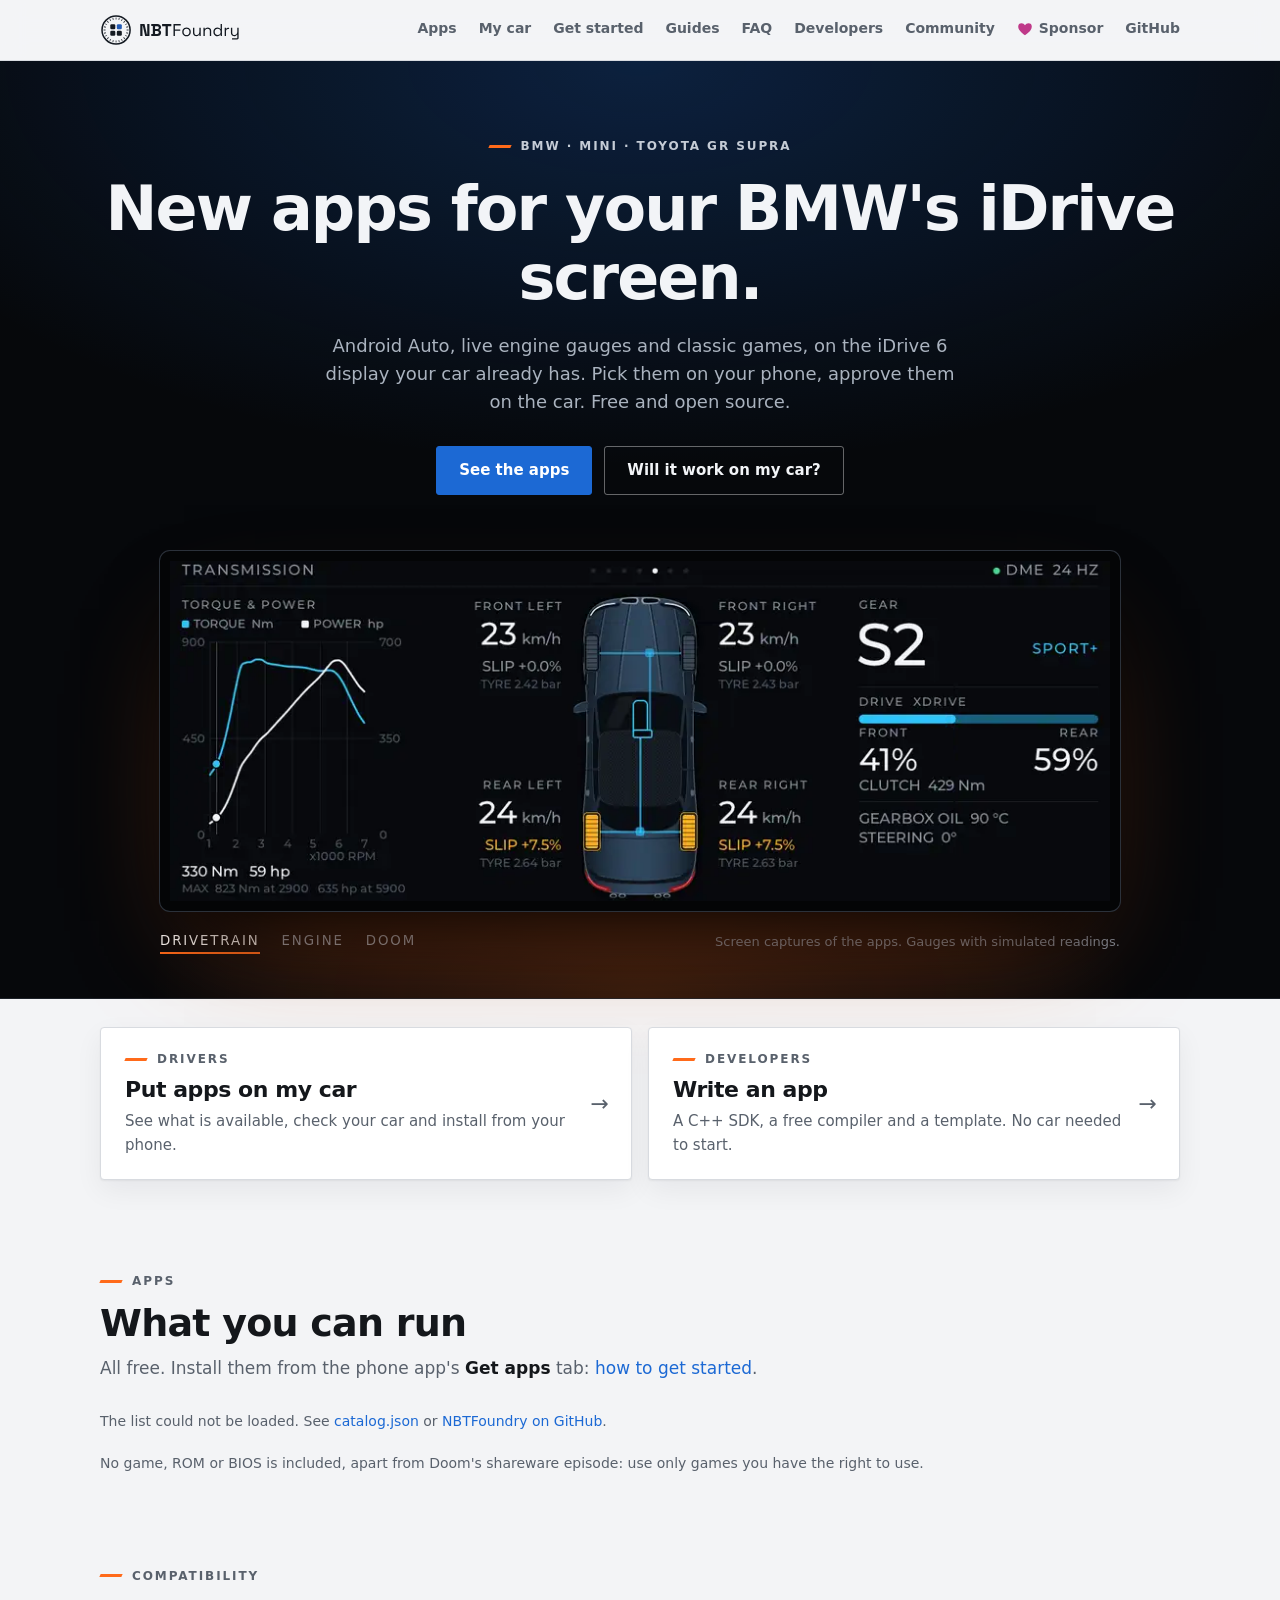
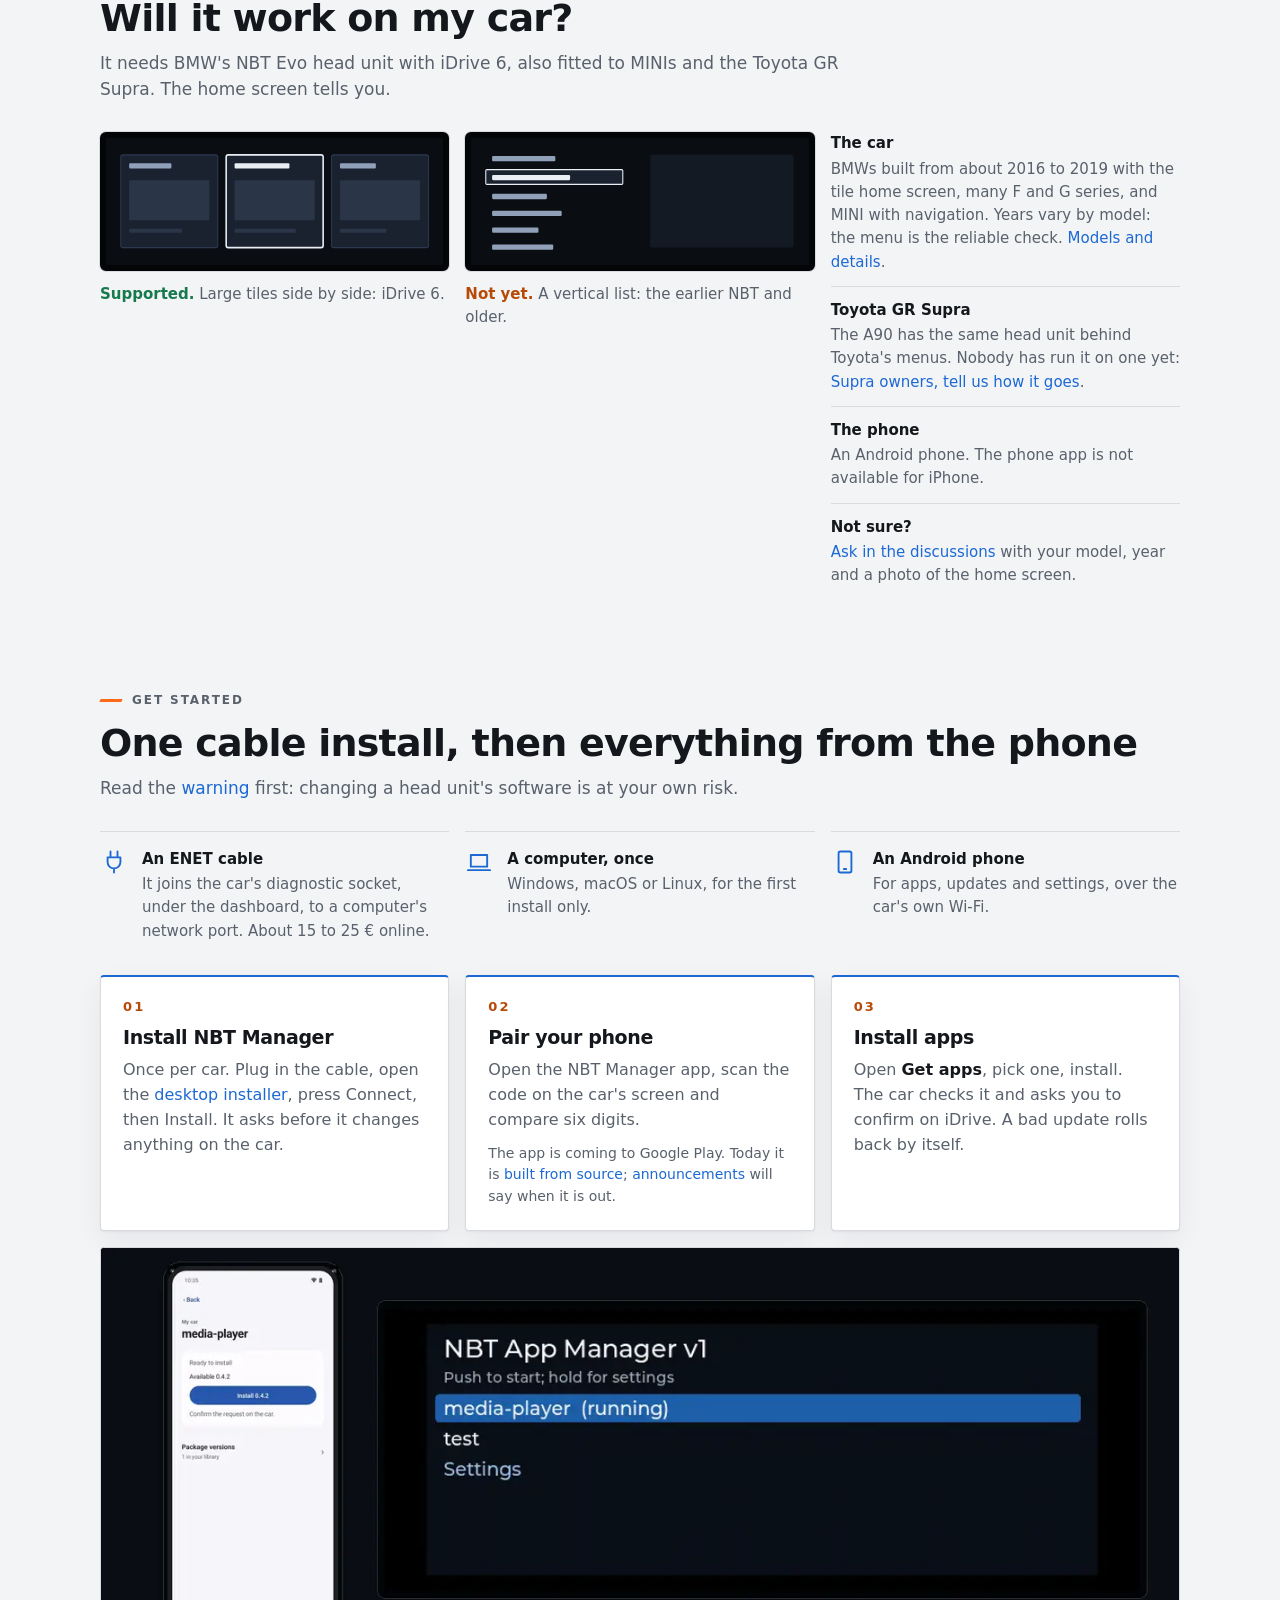
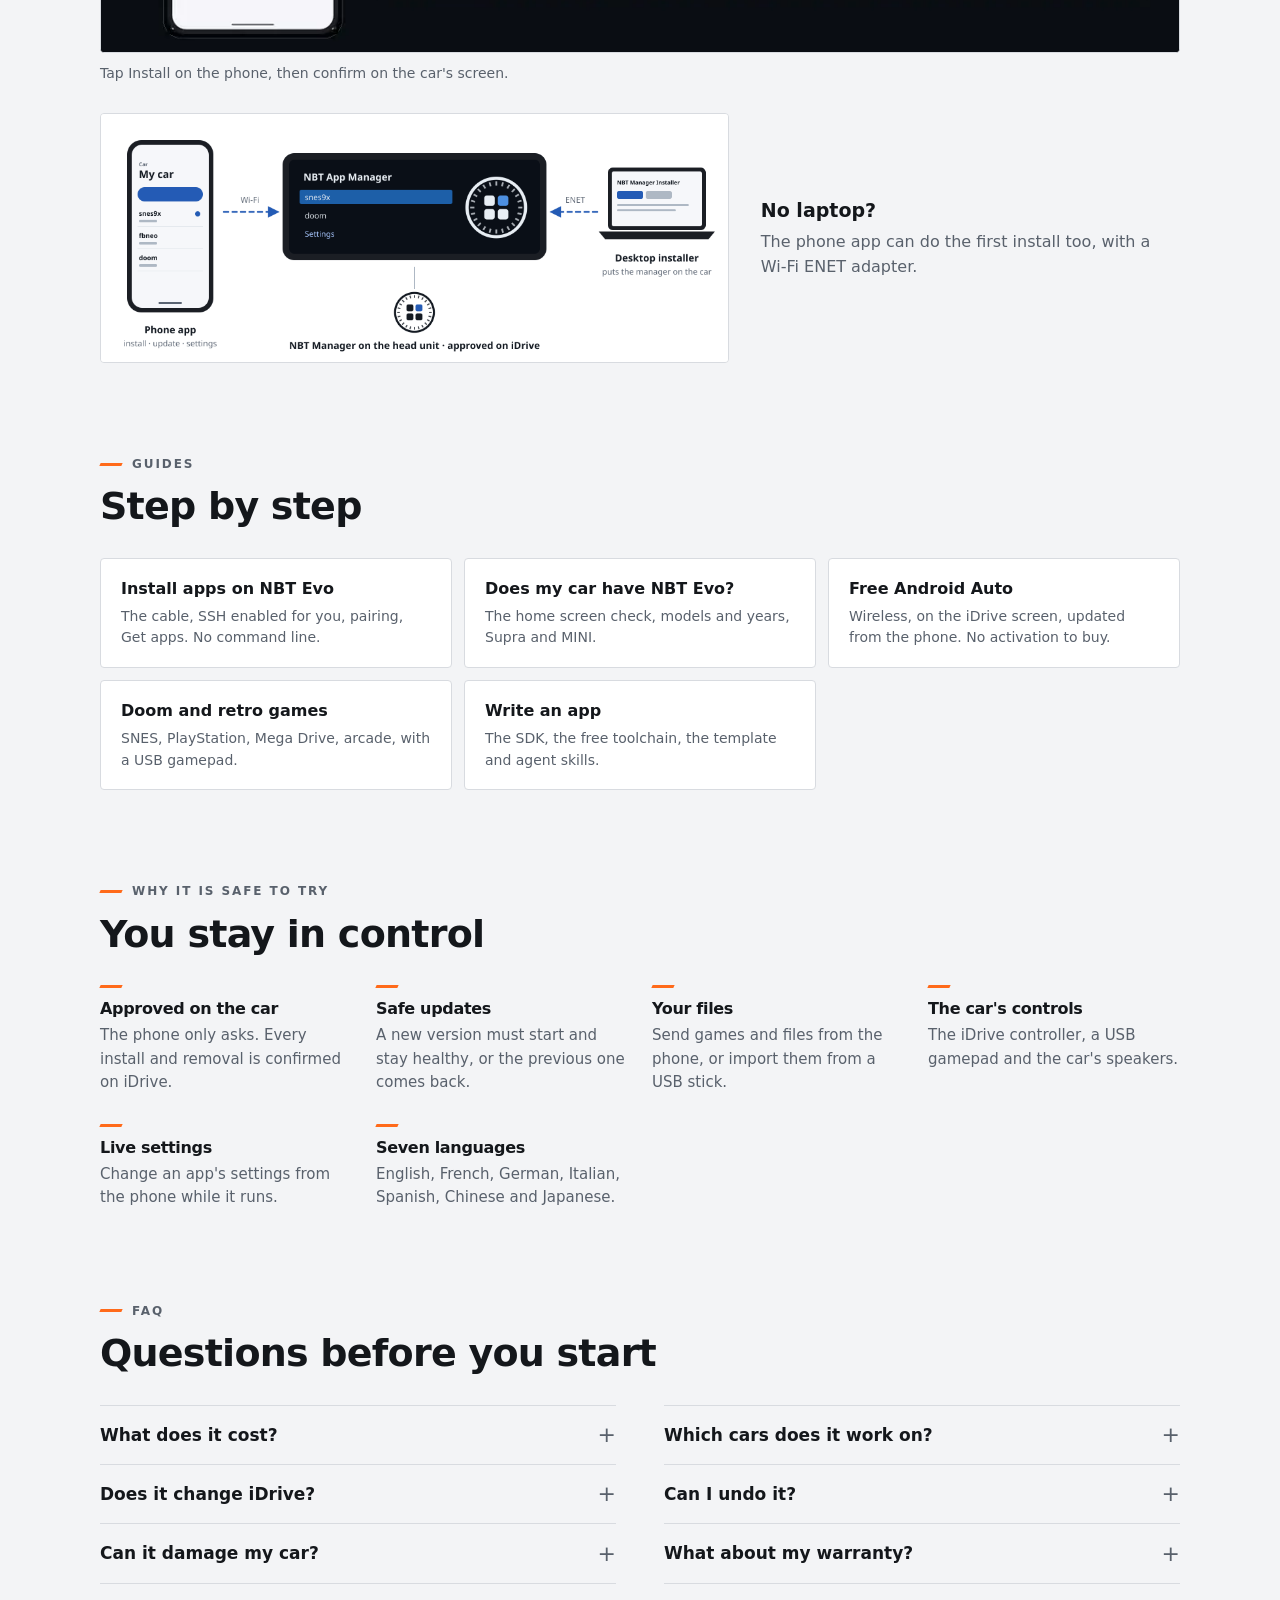
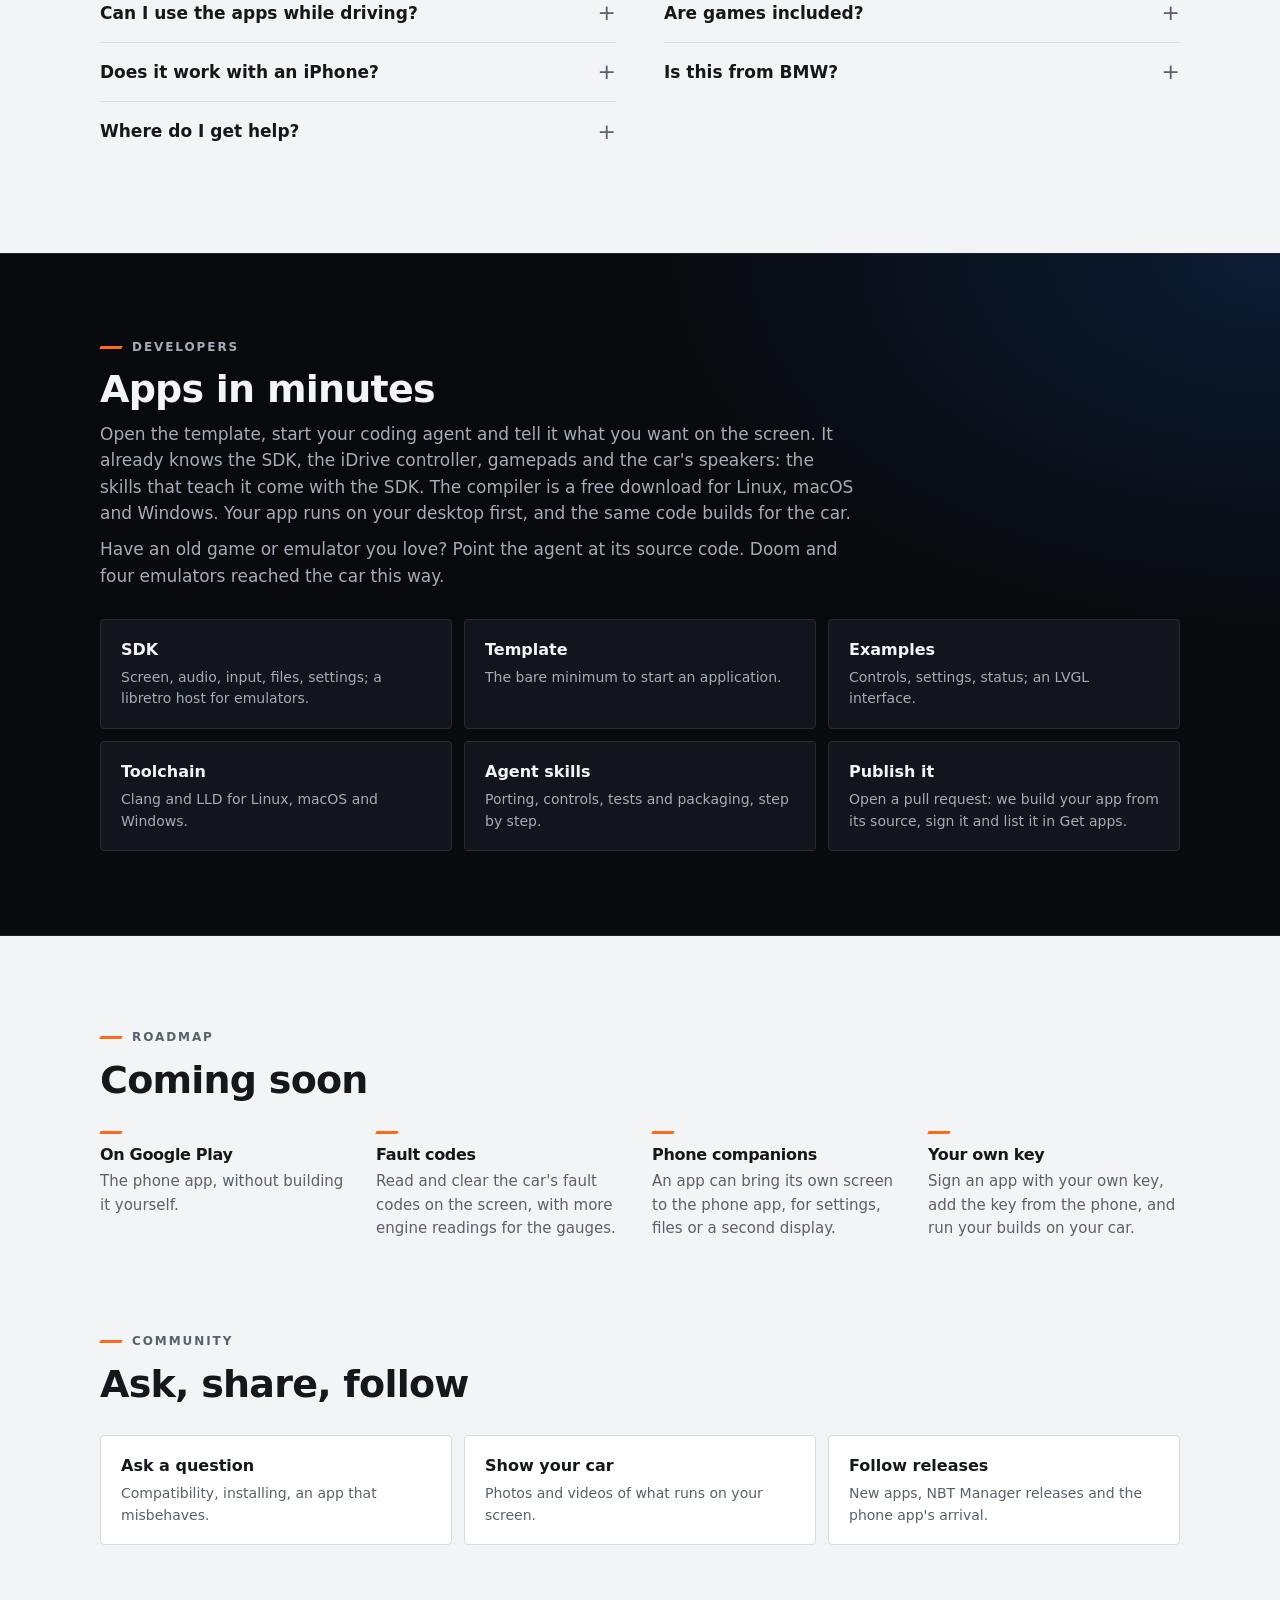
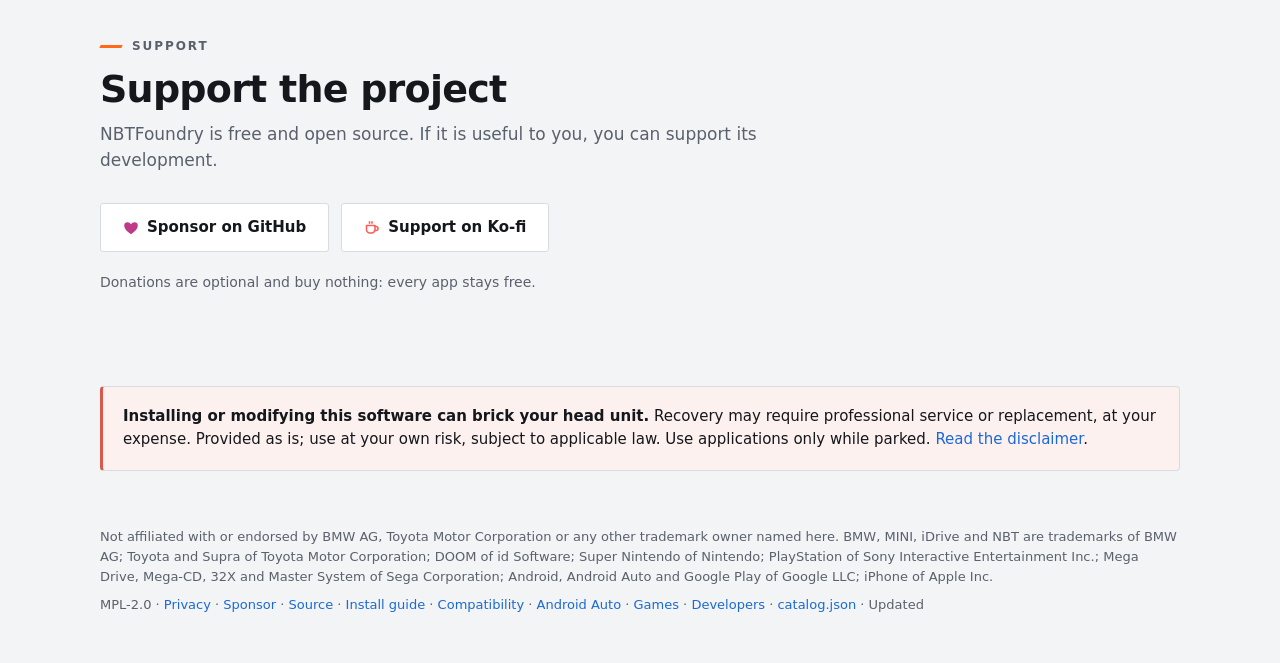
==== site/index.html @ 61bcaea9 "Landing page: the Toyota GR Supra and MINI named up front The hero's label reads BMW, MINI, Toyota G" ====
<!doctype html>
<!-- SPDX-License-Identifier: MPL-2.0 -->
<html lang="en">
<head>
<meta charset="utf-8">
<meta name="viewport" content="width=device-width, initial-scale=1">
<title>NBTFoundry: free apps and Android Auto for BMW iDrive 6 (NBT Evo)</title>
<meta name="description" content="Free, open-source apps for BMW NBT Evo (iDrive 6) head units and the Toyota GR Supra: Android Auto, live engine gauges, Doom and retro games. Installed from your Android phone, approved on the car.">
<link rel="canonical" href="https://nbtfoundry.github.io/">
<meta name="color-scheme" content="light dark">
<meta property="og:type" content="website">
<meta property="og:url" content="https://nbtfoundry.github.io/">
<meta property="og:title" content="New apps for your BMW's iDrive screen">
<meta property="og:description" content="Android Auto, live engine gauges and classic games on BMW iDrive 6 and the Toyota GR Supra. Free and open source: installed from your phone, approved on the car.">
<meta property="og:image" content="https://nbtfoundry.github.io/assets/share.png">
<meta property="og:image:width" content="1200">
<meta property="og:image:height" content="630">
<meta name="twitter:card" content="summary_large_image">
<link rel="icon" href="assets/mark-light.svg" media="(prefers-color-scheme: light)">
<link rel="icon" href="assets/mark-dark.svg" media="(prefers-color-scheme: dark)">
<link rel="stylesheet" href="style.css">
<script src="apps.js" defer></script>
<script type="application/ld+json">
{"@context":"https://schema.org","@graph":[
{"@type":"Organization","@id":"https://nbtfoundry.github.io/#org","name":"NBTFoundry","url":"https://nbtfoundry.github.io/","logo":"https://nbtfoundry.github.io/assets/avatar-512.png","sameAs":["https://github.com/NBTFoundry"]},
{"@type":"SoftwareApplication","name":"NBT Manager","applicationCategory":"UtilitiesApplication","operatingSystem":"Android; BMW NBT Evo (iDrive 6)","description":"Installs, updates and runs apps on BMW NBT Evo (iDrive 6) head units, as fitted to BMW, MINI and the Toyota GR Supra: Android Auto, live engine gauges, Doom and retro games.","offers":{"@type":"Offer","price":"0","priceCurrency":"EUR"},"license":"https://mozilla.org/MPL/2.0/","publisher":{"@id":"https://nbtfoundry.github.io/#org"}},
{"@type":"FAQPage","mainEntity":[
{"@type":"Question","name":"What does it cost?","acceptedAnswer":{"@type":"Answer","text":"Nothing. NBT Manager and every app are free and open source, with no account, no ads and no tracking. You only buy the cable."}},
{"@type":"Question","name":"Which cars does it work on?","acceptedAnswer":{"@type":"Answer","text":"Cars with BMW's NBT Evo head unit and iDrive 6, whose home screen shows large tiles side by side: many BMW F and G series from about 2016 to 2019, MINI with navigation and the Toyota GR Supra."}},
{"@type":"Question","name":"Does it change iDrive?","acceptedAnswer":{"@type":"Answer","text":"It adds one entry, App Manager, to the iDrive menu. Your apps start from there; it replaces nothing BMW put on the screen."}},
{"@type":"Question","name":"Can I undo it?","acceptedAnswer":{"@type":"Answer","text":"Yes. Each app is removed from the phone, and the desktop installer removes NBT Manager itself."}},
{"@type":"Question","name":"Does it work with an iPhone?","acceptedAnswer":{"@type":"Answer","text":"No. The phone app is for Android only."}}
]}]}
</script>
</head>
<body>
<header class="bar">
  <div class="wrap bar-inner">
    <a href="#top" class="brand" aria-label="NBTFoundry">
      <picture>
        <source srcset="assets/logo-dark.svg" media="(prefers-color-scheme: dark)">
        <img src="assets/logo-light.svg" alt="NBTFoundry" height="32">
      </picture>
    </a>
    <nav>
      <a href="#apps">Apps</a>
      <a href="#car">My car</a>
      <a href="#start">Get started</a>
      <a href="#guides">Guides</a>
      <a href="#faq">FAQ</a>
      <a href="#build">Developers</a>
      <a href="#community">Community</a>
      <a href="#support" class="nav-sponsor"><svg viewBox="0 0 16 16" width="16" height="16" aria-hidden="true"><path fill="currentColor" d="M8 14.2C3.6 11.1 1.2 8.5 1.2 5.7a3.4 3.4 0 0 1 3.4-3.4c1.4 0 2.6.8 3.4 2 .8-1.2 2-2 3.4-2a3.4 3.4 0 0 1 3.4 3.4c0 2.8-2.4 5.4-6.8 8.5z"/></svg>Sponsor</a>
      <a href="https://github.com/NBTFoundry">GitHub</a>
    </nav>
  </div>
</header>

<main id="top">
  <section class="hero">
    <div class="wrap hero-inner">
      <p class="eyebrow">BMW · MINI · Toyota GR Supra</p>
      <h1>New apps for your BMW's iDrive screen.</h1>
      <p class="lede">Android Auto, live engine gauges and classic games, on the iDrive 6 display your car already
        has. Pick them on your phone, approve them on the car. Free and open source.</p>
      <div class="actions">
        <a class="button primary" href="#apps">See the apps</a>
        <a class="button ghost" href="#car">Will it work on my car?</a>
      </div>

      <figure class="display" id="display">
        <div class="display-screen">
          <picture class="slide is-on" data-slide="gauges">
            <source srcset="screens/gauges-drive.webp" media="(prefers-reduced-motion: reduce)">
            <img src="screens/gauges-live.webp" width="960" height="360"
                 alt="Gauges on the iDrive screen: torque and power curves, wheel speeds, the gear and the xDrive torque split">
          </picture>
          <picture class="slide" data-slide="engine">
            <source srcset="screens/engine-drive.webp" media="(prefers-reduced-motion: reduce)">
            <img data-src="screens/engine-live.webp" src="screens/engine-drive.webp" width="960" height="360"
                 alt="Gauges on the iDrive screen: boost pressure, lambda and ignition timing dials">
          </picture>
          <picture class="slide" data-slide="doom">
            <source srcset="screens/doom.webp" media="(prefers-reduced-motion: reduce)">
            <img data-src="screens/doom-live.webp" src="screens/doom.webp" width="960" height="360"
                 alt="Doom on the iDrive screen">
          </picture>
        </div>
        <figcaption>
          <span class="display-tabs" role="group" aria-label="On the screen">
            <button type="button" class="is-on" data-show="gauges" aria-pressed="true">Drivetrain</button>
            <button type="button" data-show="engine" aria-pressed="false">Engine</button>
            <button type="button" data-show="doom" aria-pressed="false">Doom</button>
          </span>
          <span class="display-note">Screen captures of the apps. Gauges with simulated readings.</span>
        </figcaption>
      </figure>
    </div>
  </section>

  <section class="wrap fork" aria-label="Where to start">
    <a class="fork-tile" href="#apps">
      <span class="eyebrow">Drivers</span>
      <b>Put apps on my car</b>
      <span>See what is available, check your car and install from your phone.</span>
    </a>
    <a class="fork-tile" href="#build">
      <span class="eyebrow">Developers</span>
      <b>Write an app</b>
      <span>A C++ SDK, a free compiler and a template. No car needed to start.</span>
    </a>
  </section>

  <section id="apps" class="wrap section">
    <div class="section-head">
      <p class="eyebrow">Apps</p>
      <h2>What you can run</h2>
      <p>All free. Install them from the phone app's <b>Get apps</b> tab: <a href="#start">how to get started</a>.</p>
    </div>
    <div class="featured" id="app-featured" aria-label="Featured applications"></div>
    <h3 class="sub-head" id="app-more-head" hidden>More apps</h3>
    <div class="app-grid" id="app-grid" role="region" aria-label="Applications" aria-busy="true">
      <p class="note">Loading applications…</p>
      <noscript><p class="note">The list needs JavaScript: see <a href="catalog.json">catalog.json</a>.</p></noscript>
    </div>
    <p class="note">No game, ROM or BIOS is included, apart from Doom's shareware episode: use only games
      you have the right to use.</p>
  </section>

  <section id="car" class="wrap section">
    <div class="section-head">
      <p class="eyebrow">Compatibility</p>
      <h2>Will it work on my car?</h2>
      <p>It needs BMW's NBT Evo head unit with iDrive 6, also fitted to MINIs and the Toyota GR Supra. The home
        screen tells you.</p>
    </div>
    <div class="compat">
      <figure class="compat-screen ok">
        <svg viewBox="0 0 320 120" role="img" aria-label="A home screen of large tiles side by side">
          <rect width="320" height="120" fill="#0a0d12"/>
          <g fill="#1a2230" stroke="#2c3850"><rect x="14" y="16" width="92" height="88" rx="2"/><rect x="114" y="16" width="92" height="88" rx="2" stroke="#e9eef4" stroke-width="1.5"/><rect x="214" y="16" width="92" height="88" rx="2"/></g>
          <g fill="#8fa0b8"><rect x="22" y="24" width="40" height="5" rx="1"/><rect x="122" y="24" width="52" height="5" rx="1" fill="#e9eef4"/><rect x="222" y="24" width="34" height="5" rx="1"/></g>
          <g fill="#2a3648"><rect x="22" y="40" width="76" height="38" rx="1"/><rect x="122" y="40" width="76" height="38" rx="1"/><rect x="222" y="40" width="76" height="38" rx="1"/><rect x="22" y="86" width="50" height="4" rx="1"/><rect x="122" y="86" width="58" height="4" rx="1"/><rect x="222" y="86" width="44" height="4" rx="1"/></g>
        </svg>
        <figcaption><b>Supported.</b> Large tiles side by side: iDrive 6.</figcaption>
      </figure>
      <figure class="compat-screen no">
        <svg viewBox="0 0 320 120" role="img" aria-label="A home screen with a vertical list of entries">
          <rect width="320" height="120" fill="#0a0d12"/>
          <rect x="14" y="30" width="130" height="14" rx="1" fill="#1a2230" stroke="#e9eef4"/>
          <g fill="#8fa0b8"><rect x="20" y="17" width="60" height="5" rx="1"/><rect x="20" y="35" width="74" height="5" rx="1" fill="#e9eef4"/><rect x="20" y="53" width="52" height="5" rx="1"/><rect x="20" y="69" width="66" height="5" rx="1"/><rect x="20" y="85" width="44" height="5" rx="1"/><rect x="20" y="101" width="58" height="5" rx="1"/></g>
          <rect x="170" y="16" width="136" height="88" rx="2" fill="#141a24"/>
        </svg>
        <figcaption><b>Not yet.</b> A vertical list: the earlier NBT and older.</figcaption>
      </figure>
      <ul class="checks">
        <li><b>The car</b><span>BMWs built from about 2016 to 2019 with the tile home screen, many F and G series,
          and MINI with navigation. Years vary by model: the menu is the reliable check.
          <a href="compatibility.html">Models and details</a>.</span></li>
        <li><b>Toyota GR Supra</b><span>The A90 has the same head unit behind Toyota's menus. Nobody has run it
          on one yet: <a href="https://github.com/orgs/NBTFoundry/discussions/1">Supra owners, tell us how it goes</a>.</span></li>
        <li><b>The phone</b><span>An Android phone. The phone app is not available for iPhone.</span></li>
        <li><b>Not sure?</b><span><a href="https://github.com/orgs/NBTFoundry/discussions/categories/q-a">Ask in
          the discussions</a> with your model, year and a photo of the home screen.</span></li>
      </ul>
    </div>
  </section>

  <section id="start" class="wrap section">
    <div class="section-head">
      <p class="eyebrow">Get started</p>
      <h2>One cable install, then everything from the phone</h2>
      <p>Read the <a href="#warning">warning</a> first: changing a head unit's software is at your own risk.</p>
    </div>
    <ul class="needs">
      <li>
        <svg viewBox="0 0 24 24" aria-hidden="true"><path d="M9 3v5M15 3v5M6.5 8h11v4a5.5 5.5 0 0 1-11 0zM12 17.5V21"/></svg>
        <div><b>An ENET cable</b><span>It joins the car's diagnostic socket, under the dashboard, to a computer's
          network port. About 15 to 25 € online.</span></div>
      </li>
      <li>
        <svg viewBox="0 0 24 24" aria-hidden="true"><path d="M5 6h14v10H5zM2.5 19h19"/></svg>
        <div><b>A computer, once</b><span>Windows, macOS or Linux, for the first install only.</span></div>
      </li>
      <li>
        <svg viewBox="0 0 24 24" aria-hidden="true"><path d="M8 3h8a1.5 1.5 0 0 1 1.5 1.5v15A1.5 1.5 0 0 1 16 21H8a1.5 1.5 0 0 1-1.5-1.5v-15A1.5 1.5 0 0 1 8 3zM11 18h2"/></svg>
        <div><b>An Android phone</b><span>For apps, updates and settings, over the car's own Wi-Fi.</span></div>
      </li>
    </ul>
    <ol class="steps">
      <li>
        <h3>Install NBT Manager</h3>
        <p>Once per car. Plug in the cable, open the
          <a href="https://github.com/NBTFoundry/installer/releases">desktop installer</a>, press Connect, then
          Install. It asks before it changes anything on the car.</p>
        <div id="manager-release"></div>
      </li>
      <li>
        <h3>Pair your phone</h3>
        <p>Open the NBT Manager app, scan the code on the car's screen and compare six digits.</p>
        <p class="fine">The app is coming to Google Play. Today it is
          <a href="https://github.com/NBTFoundry/mobile-app">built from source</a>;
          <a href="https://github.com/orgs/NBTFoundry/discussions/categories/announcements">announcements</a>
          will say when it is out.</p>
      </li>
      <li>
        <h3>Install apps</h3>
        <p>Open <b>Get apps</b>, pick one, install. The car checks it and asks you to confirm on iDrive.
          A bad update rolls back by itself.</p>
      </li>
    </ol>
    <figure class="pair">
      <picture>
        <source srcset="assets/phone-install-still.webp" media="(prefers-reduced-motion: reduce)">
        <img src="assets/phone-install.webp" width="1200" height="450" loading="lazy"
             alt="The phone app sends an install; the car's screen asks to review and confirm it, installs it and checks it; the phone then shows it as done">
      </picture>
      <figcaption>Tap Install on the phone, then confirm on the car's screen.</figcaption>
    </figure>
    <div class="flow">
      <figure>
        <picture>
          <source srcset="assets/hero-dark.png" media="(prefers-color-scheme: dark)">
          <img src="assets/hero-light.png" width="1920" height="760" loading="lazy"
               alt="The phone app over Wi-Fi and the desktop installer over the ENET cable reach NBT Manager on the head unit">
        </picture>
        <figcaption><b>No laptop?</b> The phone app can do the first install too, with a
          Wi-Fi ENET adapter.</figcaption>
      </figure>
    </div>
  </section>

  <section id="guides" class="wrap section">
    <div class="section-head">
      <p class="eyebrow">Guides</p>
      <h2>Step by step</h2>
    </div>
    <div class="links">
      <a href="install.html"><b>Install apps on NBT Evo</b><span>The cable, SSH enabled for you, pairing, Get apps. No command line.</span></a>
      <a href="compatibility.html"><b>Does my car have NBT Evo?</b><span>The home screen check, models and years, Supra and MINI.</span></a>
      <a href="android-auto.html"><b>Free Android Auto</b><span>Wireless, on the iDrive screen, updated from the phone. No activation to buy.</span></a>
      <a href="games.html"><b>Doom and retro games</b><span>SNES, PlayStation, Mega Drive, arcade, with a USB gamepad.</span></a>
      <a href="developers.html"><b>Write an app</b><span>The SDK, the free toolchain, the template and agent skills.</span></a>
    </div>
  </section>

  <section class="wrap section">
    <div class="section-head">
      <p class="eyebrow">Why it is safe to try</p>
      <h2>You stay in control</h2>
    </div>
    <ul class="features">
      <li><h3>Approved on the car</h3><p>The phone only asks. Every install and removal is confirmed on iDrive.</p></li>
      <li><h3>Safe updates</h3><p>A new version must start and stay healthy, or the previous one comes back.</p></li>
      <li><h3>Your files</h3><p>Send games and files from the phone, or import them from a USB stick.</p></li>
      <li><h3>The car's controls</h3><p>The iDrive controller, a USB gamepad and the car's speakers.</p></li>
      <li><h3>Live settings</h3><p>Change an app's settings from the phone while it runs.</p></li>
      <li><h3>Seven languages</h3><p>English, French, German, Italian, Spanish, Chinese and Japanese.</p></li>
    </ul>
  </section>

  <section id="faq" class="wrap section">
    <div class="section-head">
      <p class="eyebrow">FAQ</p>
      <h2>Questions before you start</h2>
    </div>
    <div class="faq">
      <details><summary>What does it cost?</summary>
        <p>Nothing. NBT Manager and every app are free and open source, with no account, no ads and no tracking.
          You only buy the cable.</p></details>
      <details><summary>Which cars does it work on?</summary>
        <p>Cars with BMW's NBT Evo head unit and iDrive 6, whose home screen shows large tiles side by side: many
          BMW F and G series from about 2016 to 2019, MINI with navigation and the Toyota GR Supra.
          <a href="compatibility.html">Models and details</a>.</p></details>
      <details><summary>Does it change iDrive?</summary>
        <p>It adds one entry, App Manager, to the iDrive menu. Your apps start from there; it replaces nothing
          BMW put on the screen.</p></details>
      <details><summary>Can I undo it?</summary>
        <p>Yes. Each app is removed from the phone, and the desktop installer removes NBT Manager itself.</p></details>
      <details><summary>Can it damage my car?</summary>
        <p>It can. Changing a head unit's software can brick it, and recovery may need professional service at
          your expense. App updates roll back by themselves, but nothing here is risk free:
          <a href="#warning">read the warning</a>.</p></details>
      <details><summary>What about my warranty?</summary>
        <p>Modifying the head unit may affect manufacturer support or warranty coverage, depending on where you
          live. If that matters to you, do not install it.</p></details>
      <details><summary>Can I use the apps while driving?</summary>
        <p>No. Use them only while parked.</p></details>
      <details><summary>Are games included?</summary>
        <p>Only Doom's shareware episode. For the emulators you bring games you have the right to use, from the
          phone or a USB stick.</p></details>
      <details><summary>Does it work with an iPhone?</summary>
        <p>No. The phone app is for Android only.</p></details>
      <details><summary>Is this from BMW?</summary>
        <p>No. NBTFoundry is an independent open-source project, not affiliated with or endorsed by BMW or Toyota.</p></details>
      <details><summary>Where do I get help?</summary>
        <p>In the <a href="https://github.com/orgs/NBTFoundry/discussions">discussions</a>: questions, ideas and
          photos of your car are welcome.</p></details>
    </div>
  </section>

  <section id="build" class="band">
    <div class="wrap">
      <div class="section-head">
        <p class="eyebrow">Developers</p>
        <h2>Apps in minutes</h2>
        <p>Open the template, start your coding agent and tell it what you want on the screen. It
          already knows the SDK, the iDrive controller, gamepads and the car's speakers: the skills
          that teach it come with the SDK. The compiler is a free download for Linux, macOS and
          Windows. Your app runs on your desktop first, and the same code builds for the car.</p>
        <p>Have an old game or emulator you love? Point the agent at its source code. Doom and four
          emulators reached the car this way.</p>
      </div>
      <div class="links">
        <a href="https://github.com/NBTFoundry/sdk"><b>SDK</b><span>Screen, audio, input, files, settings; a libretro host for emulators.</span></a>
        <a href="https://github.com/NBTFoundry/template"><b>Template</b><span>The bare minimum to start an application.</span></a>
        <a href="https://github.com/NBTFoundry/examples"><b>Examples</b><span>Controls, settings, status; an LVGL interface.</span></a>
        <a href="https://github.com/NBTFoundry/toolchains"><b>Toolchain</b><span>Clang and LLD for Linux, macOS and Windows.</span></a>
        <a href="https://github.com/NBTFoundry/sdk/blob/main/docs/porting.md"><b>Agent skills</b><span>Porting, controls, tests and packaging, step by step.</span></a>
        <a href="https://github.com/NBTFoundry/community-apps"><b>Publish it</b><span>Open a pull request: we build your app from its source, sign it and list it in Get apps.</span></a>
      </div>
    </div>
  </section>

  <section id="soon" class="wrap section">
    <div class="section-head">
      <p class="eyebrow">Roadmap</p>
      <h2>Coming soon</h2>
    </div>
    <ul class="features">
      <li><h3>On Google Play</h3><p>The phone app, without building it yourself.</p></li>
      <li><h3>Fault codes</h3><p>Read and clear the car's fault codes on the screen, with more engine readings for the gauges.</p></li>
      <li><h3>Phone companions</h3><p>An app can bring its own screen to the phone app, for settings, files or a second display.</p></li>
      <li><h3>Your own key</h3><p>Sign an app with your own key, add the key from the phone, and run your builds on your car.</p></li>
    </ul>
  </section>

  <section id="community" class="wrap section">
    <div class="section-head">
      <p class="eyebrow">Community</p>
      <h2>Ask, share, follow</h2>
    </div>
    <div class="links">
      <a href="https://github.com/orgs/NBTFoundry/discussions/categories/q-a"><b>Ask a question</b><span>Compatibility, installing, an app that misbehaves.</span></a>
      <a href="https://github.com/orgs/NBTFoundry/discussions/categories/show-and-tell"><b>Show your car</b><span>Photos and videos of what runs on your screen.</span></a>
      <a href="https://github.com/orgs/NBTFoundry/discussions/categories/announcements"><b>Follow releases</b><span>New apps, NBT Manager releases and the phone app's arrival.</span></a>
    </div>
  </section>

  <section id="support" class="wrap section">
    <div class="section-head">
      <p class="eyebrow">Support</p>
      <h2>Support the project</h2>
      <p>NBTFoundry is free and open source. If it is useful to you, you can support its development.</p>
    </div>
    <div class="actions">
      <a class="button sponsor" href="https://github.com/sponsors/fpoussin"><svg viewBox="0 0 16 16" width="16" height="16" aria-hidden="true"><path fill="currentColor" d="M8 14.2C3.6 11.1 1.2 8.5 1.2 5.7a3.4 3.4 0 0 1 3.4-3.4c1.4 0 2.6.8 3.4 2 .8-1.2 2-2 3.4-2a3.4 3.4 0 0 1 3.4 3.4c0 2.8-2.4 5.4-6.8 8.5z"/></svg>Sponsor on GitHub</a>
      <a class="button kofi" href="https://ko-fi.com/fpoussin"><svg viewBox="0 0 16 16" width="16" height="16" aria-hidden="true" fill="none" stroke="currentColor" stroke-width="1.6" stroke-linecap="round" stroke-linejoin="round"><path d="M2.5 5.5H11v4a3.5 3.5 0 0 1-3.5 3.5H6A3.5 3.5 0 0 1 2.5 9.5z"/><path d="M11 6.5h1a2 2 0 0 1 0 4h-1.2"/><path d="M5.5 1.8v1.5M8 1.8v1.5"/></svg>Support on Ko-fi</a>
    </div>
    <p class="note">Donations are optional and buy nothing: every app stays free.</p>
  </section>

  <section id="warning" class="wrap section">
    <div class="warning">
      <b>Installing or modifying this software can brick your head unit.</b> Recovery may require professional
      service or replacement, at your expense. Provided as is; use at your own risk, subject to applicable law.
      Use applications only while parked.
      <a href="https://github.com/NBTFoundry/.github/blob/main/DISCLAIMER.md">Read the disclaimer</a>.
    </div>
  </section>
</main>

<footer class="wrap footer">
  <p>Not affiliated with or endorsed by BMW AG, Toyota Motor Corporation or any other trademark owner named
    here. BMW, MINI, iDrive and NBT are trademarks of BMW AG; Toyota and Supra of Toyota Motor Corporation; DOOM of id Software; Super Nintendo of Nintendo; PlayStation of Sony Interactive
    Entertainment Inc.; Mega Drive, Mega-CD, 32X and Master System of Sega Corporation; Android, Android Auto
    and Google Play of Google LLC; iPhone of Apple Inc.</p>
  <p>MPL-2.0 · <a href="privacy.html">Privacy</a> · <a href="https://github.com/sponsors/fpoussin">Sponsor</a> · <a href="https://github.com/NBTFoundry/NBTFoundry.github.io">Source</a> ·
    <a href="install.html">Install guide</a> · <a href="compatibility.html">Compatibility</a> ·
    <a href="android-auto.html">Android Auto</a> · <a href="games.html">Games</a> · <a href="developers.html">Developers</a> ·
    <a href="catalog.json">catalog.json</a> · Updated <span id="catalog-generated"></span></p>
</footer>
</body>
</html>
---- site/style.css ----
/* SPDX-License-Identifier: MPL-2.0 */
:root {
  --page: #f3f4f6;
  --panel: #ffffff;
  --ink: #14171b;
  --muted: #59616c;
  --line: #d8dbe0;
  --accent: #1c69d4;
  --accent-ink: #ffffff;
  --accent-soft: #e5eefb;
  --glow: #ff6a1a;
  --amber: #b84a08;
  --ok: #18794e;
  --beta: #7a5200;
  --beta-soft: #faefd6;
  --warn-soft: #fdf1ef;
  --warn-line: #d9584a;
  --heart: #bf3989;
  --kofi: #ff5e5b;
  --tile-l: 46%;
  --r: 4px;
  --shadow: 0 1px 2px rgb(20 23 27 / 5%), 0 10px 28px rgb(20 23 27 / 6%);
}
@media (prefers-color-scheme: dark) {
  :root {
    --page: #0a0c0f;
    --panel: #13161b;
    --ink: #eef1f4;
    --muted: #9aa3ae;
    --line: #252a32;
    --accent: #5b9cf0;
    --accent-ink: #06121f;
    --accent-soft: #132238;
    --amber: #ff8a3d;
    --ok: #4cc38a;
    --beta: #efc875;
    --beta-soft: #2d2512;
    --warn-soft: #1f1416;
    --warn-line: #b6473c;
    --heart: #db61a2;
    --tile-l: 52%;
    --shadow: none;
  }
}
* { box-sizing: border-box; }
html { scroll-behavior: smooth; scroll-padding-top: 76px; }
body {
  margin: 0;
  background: var(--page);
  color: var(--ink);
  font: 16px/1.55 system-ui, -apple-system, "Segoe UI", Roboto, "Helvetica Neue", Arial, sans-serif;
  -webkit-font-smoothing: antialiased;
}
a { color: var(--accent); text-decoration: none; }
a:hover { text-decoration: underline; }
:focus-visible { outline: 2px solid var(--accent); outline-offset: 2px; }
h1, h2, h3 { line-height: 1.12; margin: 0; letter-spacing: -0.02em; }
p { margin: 0; }
figure { margin: 0; }
.wrap { max-width: 1120px; margin: 0 auto; padding: 0 20px; }

.bar {
  position: sticky; top: 0; z-index: 10;
  background: color-mix(in srgb, var(--page) 88%, transparent);
  backdrop-filter: saturate(1.4) blur(12px);
  border-bottom: 1px solid var(--line);
}
.bar-inner { display: flex; align-items: center; justify-content: space-between; height: 60px; gap: 16px; }
.brand img { display: block; height: 32px; width: auto; }
nav { display: flex; gap: 22px; font-size: 14px; font-weight: 600; }
nav a { color: var(--muted); padding: 6px 0; border-bottom: 2px solid transparent; }
nav a:hover { color: var(--ink); text-decoration: none; border-bottom-color: var(--glow); }
.nav-sponsor { display: inline-flex; align-items: center; gap: 6px; }
.nav-sponsor svg, .button.sponsor svg { color: var(--heart); }
.button.kofi svg { color: var(--kofi); }
.button svg { flex: none; }

/* The label over a heading: a slanted bar in the cockpit's amber. */
.eyebrow {
  display: flex; align-items: center; gap: 10px;
  color: var(--muted); font-weight: 700; font-size: 12px; letter-spacing: 0.16em; text-transform: uppercase;
}
.eyebrow::before { content: ""; flex: none; width: 22px; height: 3px; background: var(--glow); transform: skewX(-24deg); }

/* The hero is the car at night, in both themes. */
.hero {
  --ink: #f2f4f7; --muted: #aab3bf; --line: #2a3038; --panel: #12161c;
  --accent: #1c69d4; --accent-ink: #ffffff;
  color: var(--ink);
  background:
    radial-gradient(55% 42% at 50% 100%, rgb(255 106 26 / 16%), transparent 70%),
    radial-gradient(90% 60% at 50% 0%, rgb(28 105 212 / 26%), transparent 72%),
    #06080b;
  border-bottom: 1px solid #1c2128;
}
.hero-inner { padding-top: 76px; padding-bottom: 44px; text-align: center; }
.hero .eyebrow { justify-content: center; color: #c5ccd6; }
.hero h1 { font-size: clamp(34px, 5.6vw, 62px); margin-top: 18px; font-weight: 700; letter-spacing: -0.03em; }
.lede { max-width: 640px; margin: 20px auto 0; color: var(--muted); font-size: 18px; }
.actions { display: flex; gap: 12px; justify-content: center; flex-wrap: wrap; margin-top: 30px; }
.button {
  display: inline-flex; align-items: center; gap: 8px;
  padding: 12px 22px; border-radius: 3px; font-weight: 650; font-size: 15px;
  border: 1px solid var(--line); background: var(--panel); color: var(--ink);
}
.button:hover { text-decoration: none; border-color: var(--accent); }
.button.primary { background: var(--accent); border-color: var(--accent); color: var(--accent-ink); }
.button.primary:hover { filter: brightness(1.1); }
.button.ghost { background: transparent; border-color: rgb(255 255 255 / 38%); }
.button.ghost:hover { border-color: #fff; }

.display { max-width: 960px; margin: 56px auto 0; }
.display-screen {
  position: relative; aspect-ratio: 8 / 3; overflow: hidden; background: #000;
  border: 10px solid #040506; border-radius: 10px;
  box-shadow: 0 0 0 1px #2b313a, 0 34px 70px -24px #000, 0 60px 130px -40px rgb(255 106 26 / 38%);
}
.slide { position: absolute; inset: 0; display: block; opacity: 0; transition: opacity 0.8s ease; }
.slide.is-on { opacity: 1; }
.slide img { display: block; width: 100%; height: 100%; object-fit: cover; }
.display figcaption {
  display: flex; flex-wrap: wrap; align-items: center; justify-content: space-between; gap: 10px 20px;
  margin-top: 18px; font-size: 13px; color: #7f8996;
}
.display-tabs { display: flex; gap: 22px; }
.display-tabs button {
  appearance: none; background: none; border: 0; border-bottom: 2px solid transparent; padding: 4px 0;
  color: #98a2ae; font: 700 12px/1.4 inherit; font-family: inherit; letter-spacing: 0.14em; text-transform: uppercase;
  cursor: pointer;
}
.display-tabs button:hover { color: #fff; }
.display-tabs button.is-on { color: #fff; border-bottom-color: var(--glow); }

.fork { display: grid; grid-template-columns: repeat(auto-fit, minmax(280px, 1fr)); gap: 16px; padding-top: 28px; }
.fork-tile {
  position: relative; display: flex; flex-direction: column; gap: 8px; padding: 22px 56px 22px 24px;
  background: var(--panel); border: 1px solid var(--line); border-radius: var(--r); color: var(--ink);
  box-shadow: var(--shadow);
}
.fork-tile::after {
  content: "\2192"; position: absolute; right: 22px; top: 50%; translate: 0 -50%;
  font-size: 22px; color: var(--muted); transition: translate 0.15s ease, color 0.15s ease;
}
.fork-tile:hover { text-decoration: none; border-color: var(--accent); }
.fork-tile:hover::after { translate: 4px -50%; color: var(--accent); }
.fork-tile b { font-size: 22px; letter-spacing: -0.02em; line-height: 1.15; }
.fork-tile > span:last-child { color: var(--muted); font-size: 15px; }

.section { padding-top: 92px; }
.section-head { margin-bottom: 30px; }
.section-head h2 { font-size: clamp(26px, 3.6vw, 38px); font-weight: 700; margin-top: 12px; }
.section-head p:not(.eyebrow) { color: var(--muted); margin-top: 10px; font-size: 17px; max-width: 760px; }
.section-head b { color: var(--ink); }
.sub-head {
  margin: 40px 0 14px; color: var(--muted); font-size: 12px; font-weight: 700; letter-spacing: 0.16em;
  text-transform: uppercase;
}
.sub-head[hidden] { display: none; }

/* Applications: the featured ones with a capture, the others in a grid. */
.featured { display: grid; grid-template-columns: repeat(auto-fit, minmax(290px, 1fr)); gap: 16px; }
.app-grid { display: grid; grid-template-columns: repeat(auto-fill, minmax(250px, 1fr)); gap: 16px; }
.app-grid > .note { margin-top: 0; grid-column: 1 / -1; }
.card {
  display: flex; flex-direction: column; overflow: hidden;
  background: var(--panel); border: 1px solid var(--line); border-radius: var(--r); box-shadow: var(--shadow);
}
.cover { aspect-ratio: 8 / 3; background: #000; border-bottom: 1px solid var(--line); }
.cover img { display: block; width: 100%; height: 100%; object-fit: cover; }
.cover.plain {
  display: grid; place-items: center;
  background: radial-gradient(70% 90% at 50% 110%, rgb(28 105 212 / 45%), transparent 75%), #0a0d12;
}
.cover.plain .tile, .cover.plain .tile img { width: 72px; height: 72px; }
.card-body { display: flex; flex-direction: column; gap: 12px; padding: 18px 20px 14px; flex: 1; }
.card-head { display: flex; gap: 14px; align-items: center; }
.tile {
  flex: none; width: 48px; height: 48px; border-radius: 8px;
  display: grid; place-items: center; color: #fff; font-weight: 800; font-size: 18px; letter-spacing: -0.02em;
  background: linear-gradient(140deg, hsl(var(--hue) 62% calc(var(--tile-l) + 8%)), hsl(calc(var(--hue) + 28) 58% calc(var(--tile-l) - 10%)));
}
.tile img { display: block; width: 48px; height: 48px; border-radius: 8px; }
.app-grid .card-head { flex-direction: column; align-items: flex-start; gap: 12px; }
.card h3 { font-size: 18px; }
.kind { color: var(--muted); font-size: 13px; margin-top: 4px; }
.chip {
  display: inline-block; font-size: 11px; font-weight: 700; letter-spacing: 0.06em; text-transform: uppercase;
  padding: 1px 7px; border-radius: 2px; background: var(--accent-soft); color: var(--accent); vertical-align: 1px;
}
.chip.beta { background: var(--beta-soft); color: var(--beta); }
.chip.soon { background: transparent; color: var(--muted); border: 1px solid var(--line); }
.summary { color: var(--muted); flex: 1; font-size: 15px; }
.more { border-top: 1px solid var(--line); padding-top: 10px; font-size: 13px; color: var(--muted); }
.more summary { cursor: pointer; font-weight: 650; }
.more summary:hover { color: var(--ink); }
.more dl { margin: 10px 0 0; display: grid; gap: 3px; }
.more dl div { display: flex; gap: 8px; }
.more dt { flex: none; width: 64px; }
.more dd { margin: 0; color: var(--ink); }
.more-links { display: flex; flex-wrap: wrap; gap: 4px 14px; margin: 10px 0 4px; font-weight: 600; }
.note { margin-top: 20px; color: var(--muted); font-size: 14px; }
#support .actions { justify-content: flex-start; margin-top: 0; }

/* Will it work on my car? */
.compat { display: grid; grid-template-columns: repeat(auto-fit, minmax(260px, 1fr)); gap: 16px; align-items: start; }
.compat-screen svg { display: block; width: 100%; height: auto; background: #0a0d12; border: 6px solid #040506; border-radius: 6px; box-shadow: 0 0 0 1px var(--line); }
.compat-screen figcaption { margin-top: 12px; font-size: 15px; color: var(--muted); }
.compat-screen.ok b { color: var(--ok); }
.compat-screen.no b { color: var(--amber); }
.checks { list-style: none; margin: 0; padding: 0; display: grid; }
.checks li { display: grid; gap: 2px; padding: 12px 0; border-top: 1px solid var(--line); font-size: 15px; }
.checks li:first-child { border-top: 0; padding-top: 0; }
.checks span { color: var(--muted); }

.needs { list-style: none; margin: 0 0 16px; padding: 0; display: grid; grid-template-columns: repeat(auto-fit, minmax(260px, 1fr)); gap: 16px; }
.needs li { display: flex; gap: 14px; align-items: flex-start; padding: 16px 0; border-top: 1px solid var(--line); }
.needs svg { flex: none; width: 28px; height: 28px; fill: none; stroke: var(--accent); stroke-width: 1.6; stroke-linecap: round; stroke-linejoin: round; }
.needs div { display: grid; gap: 2px; font-size: 15px; }
.needs span { color: var(--muted); }

.steps { list-style: none; padding: 0; margin: 0; counter-reset: step;
  display: grid; grid-template-columns: repeat(auto-fit, minmax(260px, 1fr)); gap: 16px; }
.steps li {
  counter-increment: step; background: var(--panel); border: 1px solid var(--line); border-top: 2px solid var(--accent);
  border-radius: var(--r); padding: 20px 22px 22px; display: flex; flex-direction: column; gap: 10px; box-shadow: var(--shadow);
}
.steps li::before {
  content: counter(step, decimal-leading-zero); color: var(--amber);
  font-weight: 700; font-size: 13px; letter-spacing: 0.16em;
}
.steps h3 { font-size: 19px; }
.steps p { color: var(--muted); }
.steps b { color: var(--ink); }
.fine { font-size: 14px; }
.release { margin-top: auto; padding-top: 12px; border-top: 1px solid var(--line); font-size: 14px; color: var(--muted);
  display: flex; flex-wrap: wrap; gap: 8px; align-items: center; }
.release b { color: var(--ink); }
.flow { margin-top: 28px; }
.flow figure { display: grid; grid-template-columns: minmax(0, 3fr) minmax(0, 2fr); gap: 14px 32px; align-items: center; }
.flow img { display: block; width: 100%; height: auto; border-radius: var(--r); border: 1px solid var(--line); background: var(--panel); }
.flow figcaption { color: var(--muted); }
.flow figcaption b { display: block; margin-bottom: 4px; color: var(--ink); font-size: 19px; }
.pair { margin: 16px 0 0; }
.pair img { display: block; width: 100%; height: auto; border-radius: var(--r); border: 1px solid var(--line); background: #0a0d12; }
.pair figcaption { margin-top: 10px; font-size: 14px; color: var(--muted); }

.features { list-style: none; padding: 0; margin: 0;
  display: grid; grid-template-columns: repeat(auto-fit, minmax(220px, 1fr)); gap: 30px 24px; }
.features h3 { font-size: 16px; }
.features h3::before { content: ""; display: block; width: 22px; height: 3px; background: var(--glow); transform: skewX(-24deg); margin-bottom: 12px; }
.features p { color: var(--muted); margin-top: 6px; font-size: 15px; }

.faq { display: grid; grid-template-columns: repeat(auto-fit, minmax(340px, 1fr)); column-gap: 48px; align-items: start; }
.faq details { border-top: 1px solid var(--line); }
.faq summary {
  display: flex; justify-content: space-between; align-items: center; gap: 16px;
  padding: 16px 0; font-weight: 650; font-size: 17px; cursor: pointer; list-style: none;
}
.faq summary::-webkit-details-marker { display: none; }
.faq summary::after { content: "+"; flex: none; color: var(--muted); font-size: 22px; font-weight: 400; line-height: 1; transition: rotate 0.15s ease; }
.faq details[open] summary::after { rotate: 45deg; color: var(--amber); }
.faq summary:hover { color: var(--accent); }
.faq p { color: var(--muted); padding: 0 32px 18px 0; }

/* Developers: a dark band in both themes, like the hero. */
.band {
  --ink: #f2f4f7; --muted: #a3acb8; --line: #272d36; --panel: #12161c; --accent: #6aa6f5; --shadow: none;
  margin-top: 92px; padding: 84px 0; color: var(--ink);
  background: radial-gradient(70% 80% at 100% 0%, rgb(28 105 212 / 20%), transparent 70%), #080a0d;
  border-block: 1px solid #1c2128;
}
.links { display: grid; grid-template-columns: repeat(auto-fit, minmax(300px, 1fr)); gap: 12px; }
.links a {
  display: flex; flex-direction: column; gap: 4px; padding: 18px 20px; border-radius: var(--r);
  background: var(--panel); border: 1px solid var(--line); color: var(--ink);
}
.links a:hover { border-color: var(--accent); text-decoration: none; }
.links span { color: var(--muted); font-size: 14px; }

.warning { background: var(--warn-soft); border: 1px solid var(--line); border-left: 3px solid var(--warn-line); border-radius: var(--r); padding: 18px 20px; font-size: 15px; }
.footer { padding-top: 56px; padding-bottom: 48px; color: var(--muted); font-size: 13px; display: grid; gap: 8px; }

@media (max-width: 980px) {
  nav a:nth-child(2), nav a:nth-child(4), nav a:nth-child(6) { display: none; }
}
@media (max-width: 640px) {
  nav a:not(:first-child):not(:last-child) { display: none; }
  .hero-inner { padding-top: 52px; }
  .display { margin-top: 40px; }
  .display-screen { border-width: 6px; border-radius: 7px; }
  .display figcaption { justify-content: center; text-align: center; }
  .section { padding-top: 68px; }
  .band { margin-top: 68px; padding: 60px 0; }
  .faq p { padding-right: 0; }
  .flow figure { grid-template-columns: minmax(0, 1fr); }
}
@media (prefers-reduced-motion: reduce) {
  html { scroll-behavior: auto; }
  .slide, .fork-tile::after, .faq summary::after { transition: none; }
}

.prose { max-width: 720px; }
.prose h1 { font-size: clamp(30px, 5vw, 44px); font-weight: 700; }
.prose h2 { font-size: 20px; margin-top: 32px; }
.prose p, .prose ul { margin-top: 10px; color: var(--muted); }
.prose ul { padding-left: 20px; }
.prose li { margin-top: 6px; }
.prose b { color: var(--ink); }
.lede-left { font-size: 17px; }
code { font-size: 0.92em; }
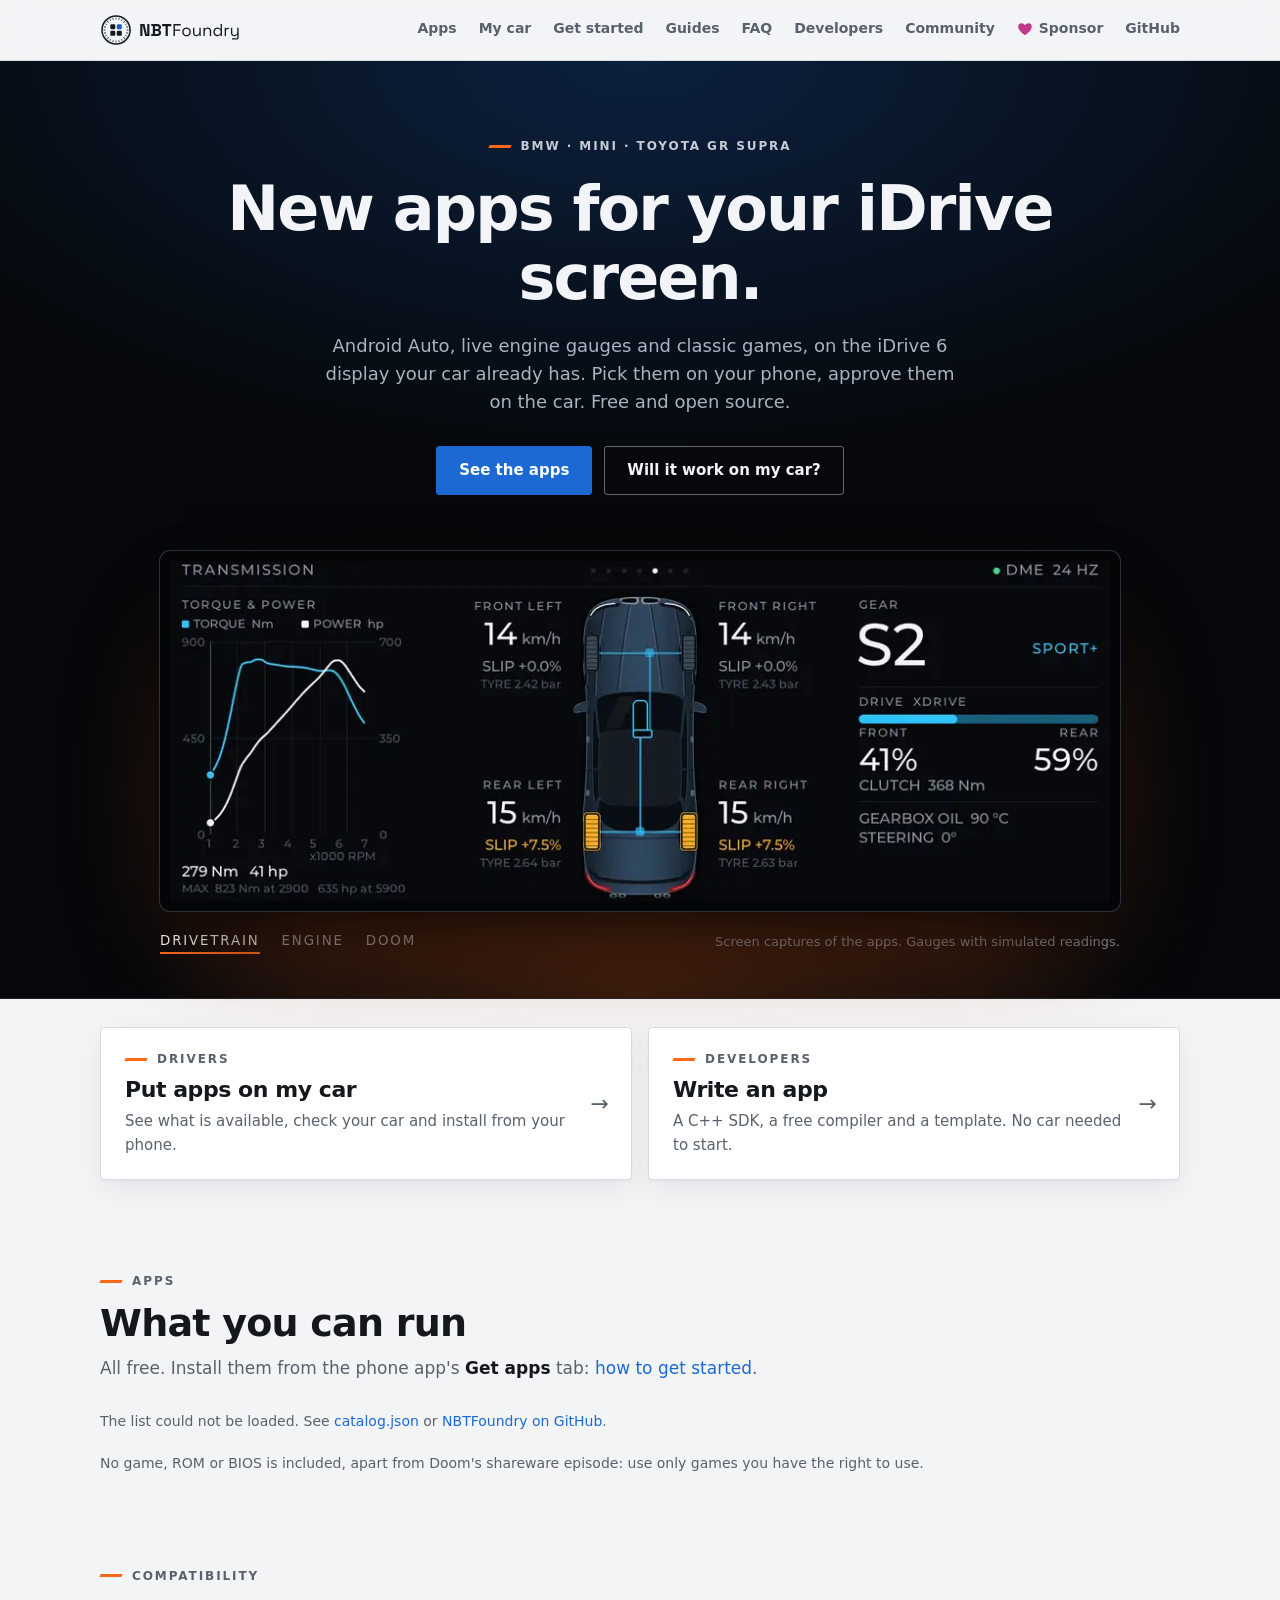
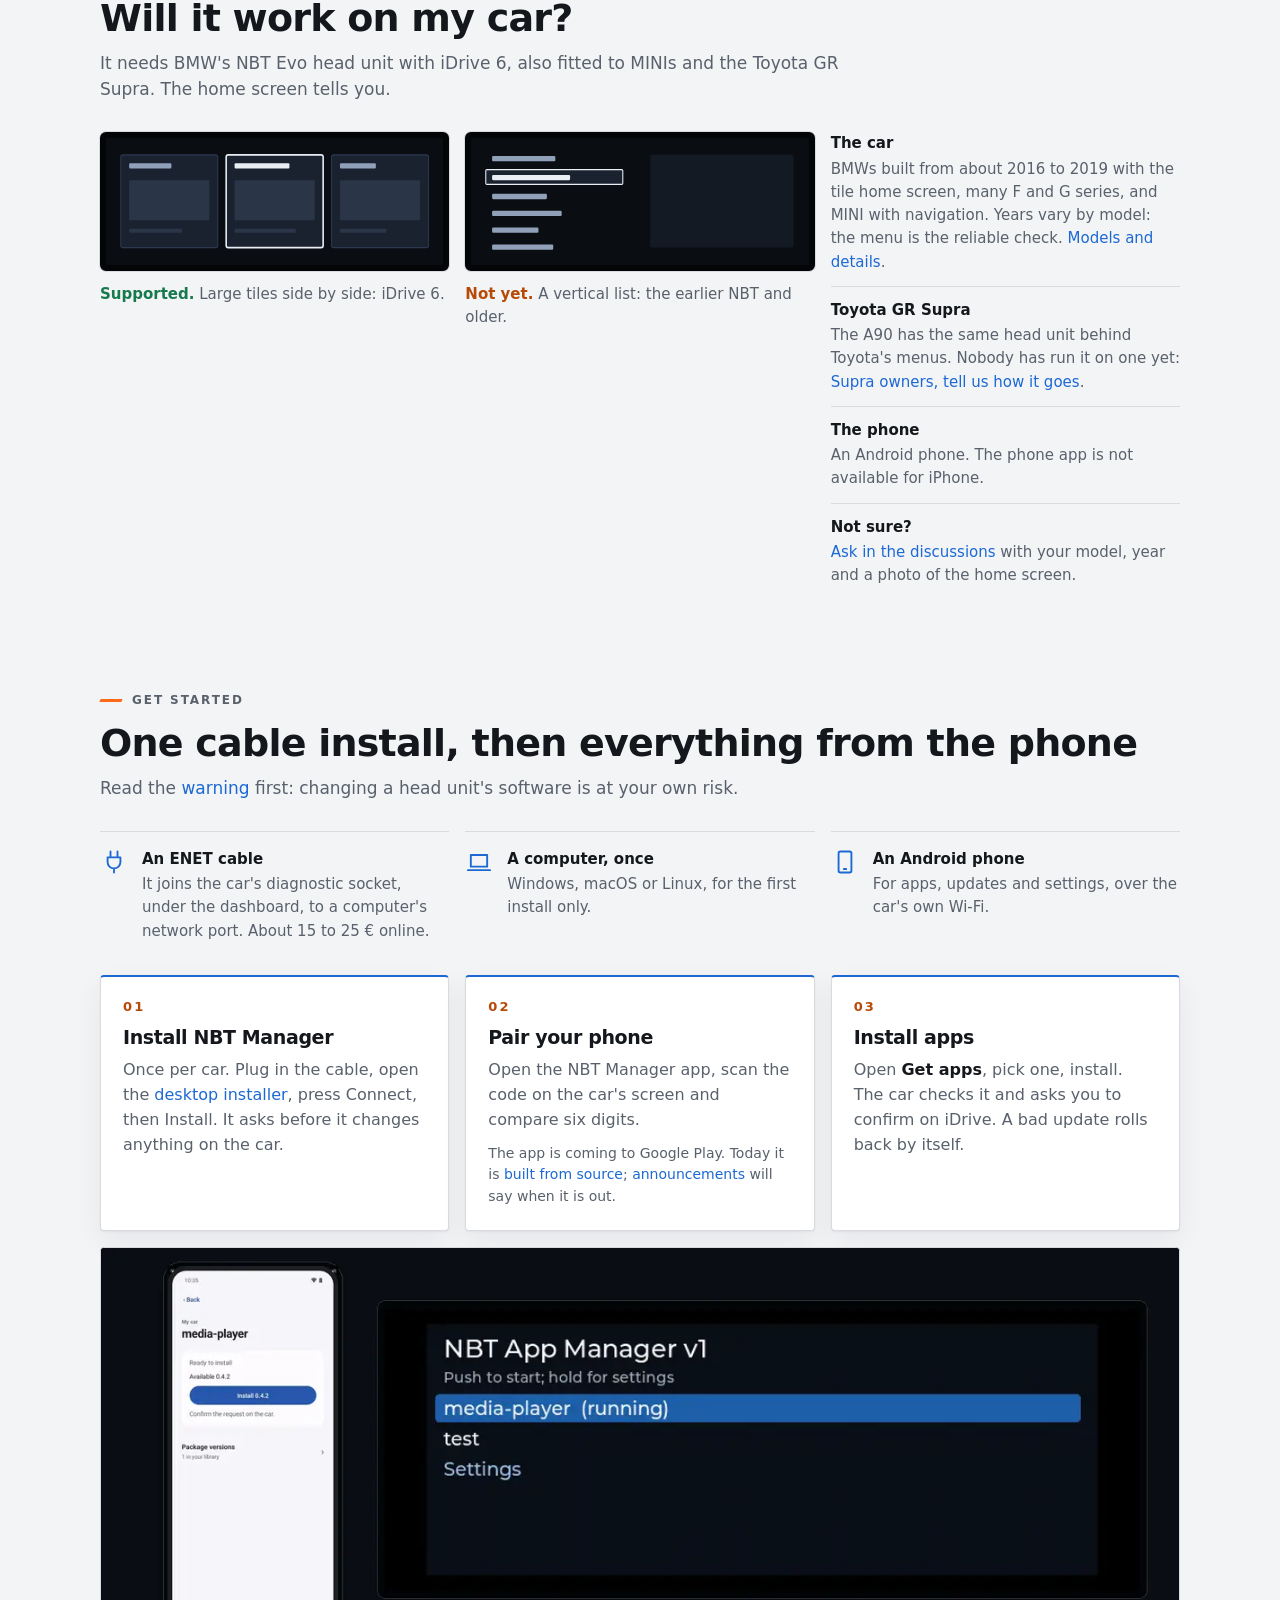
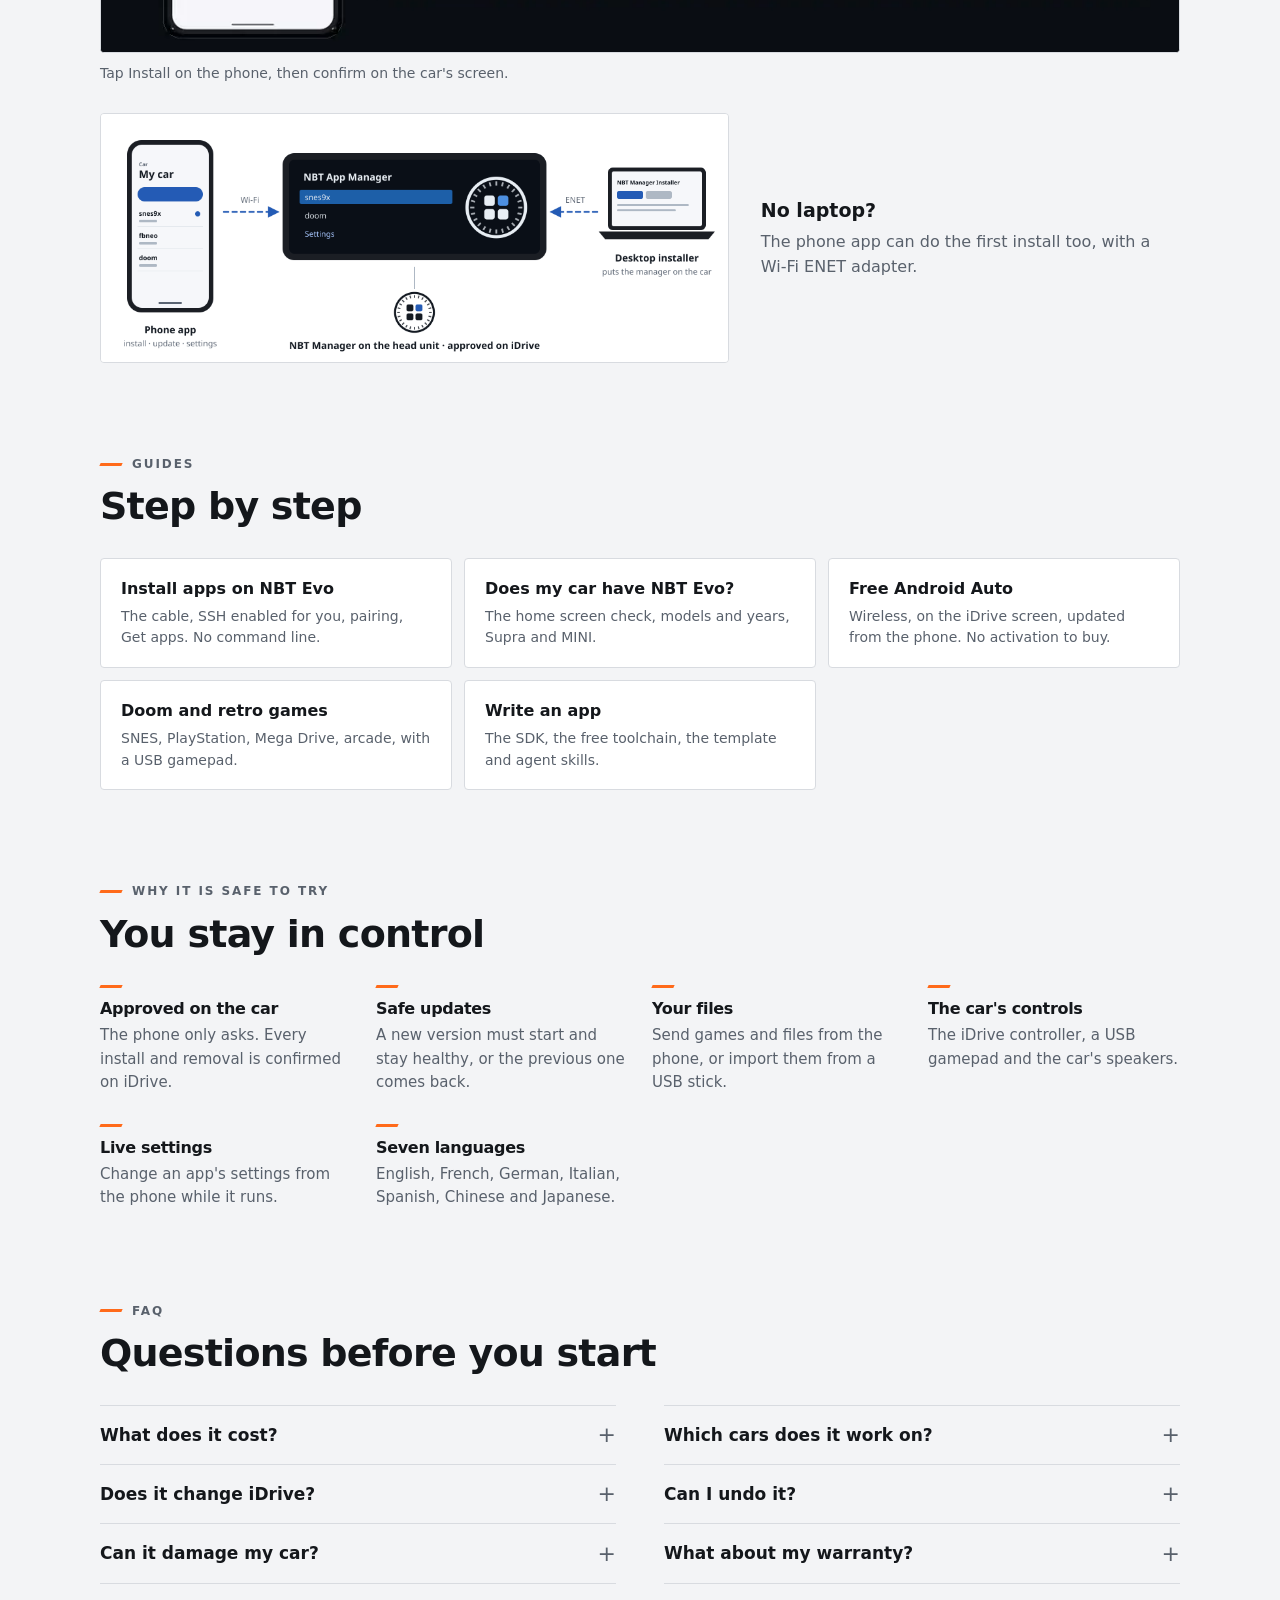
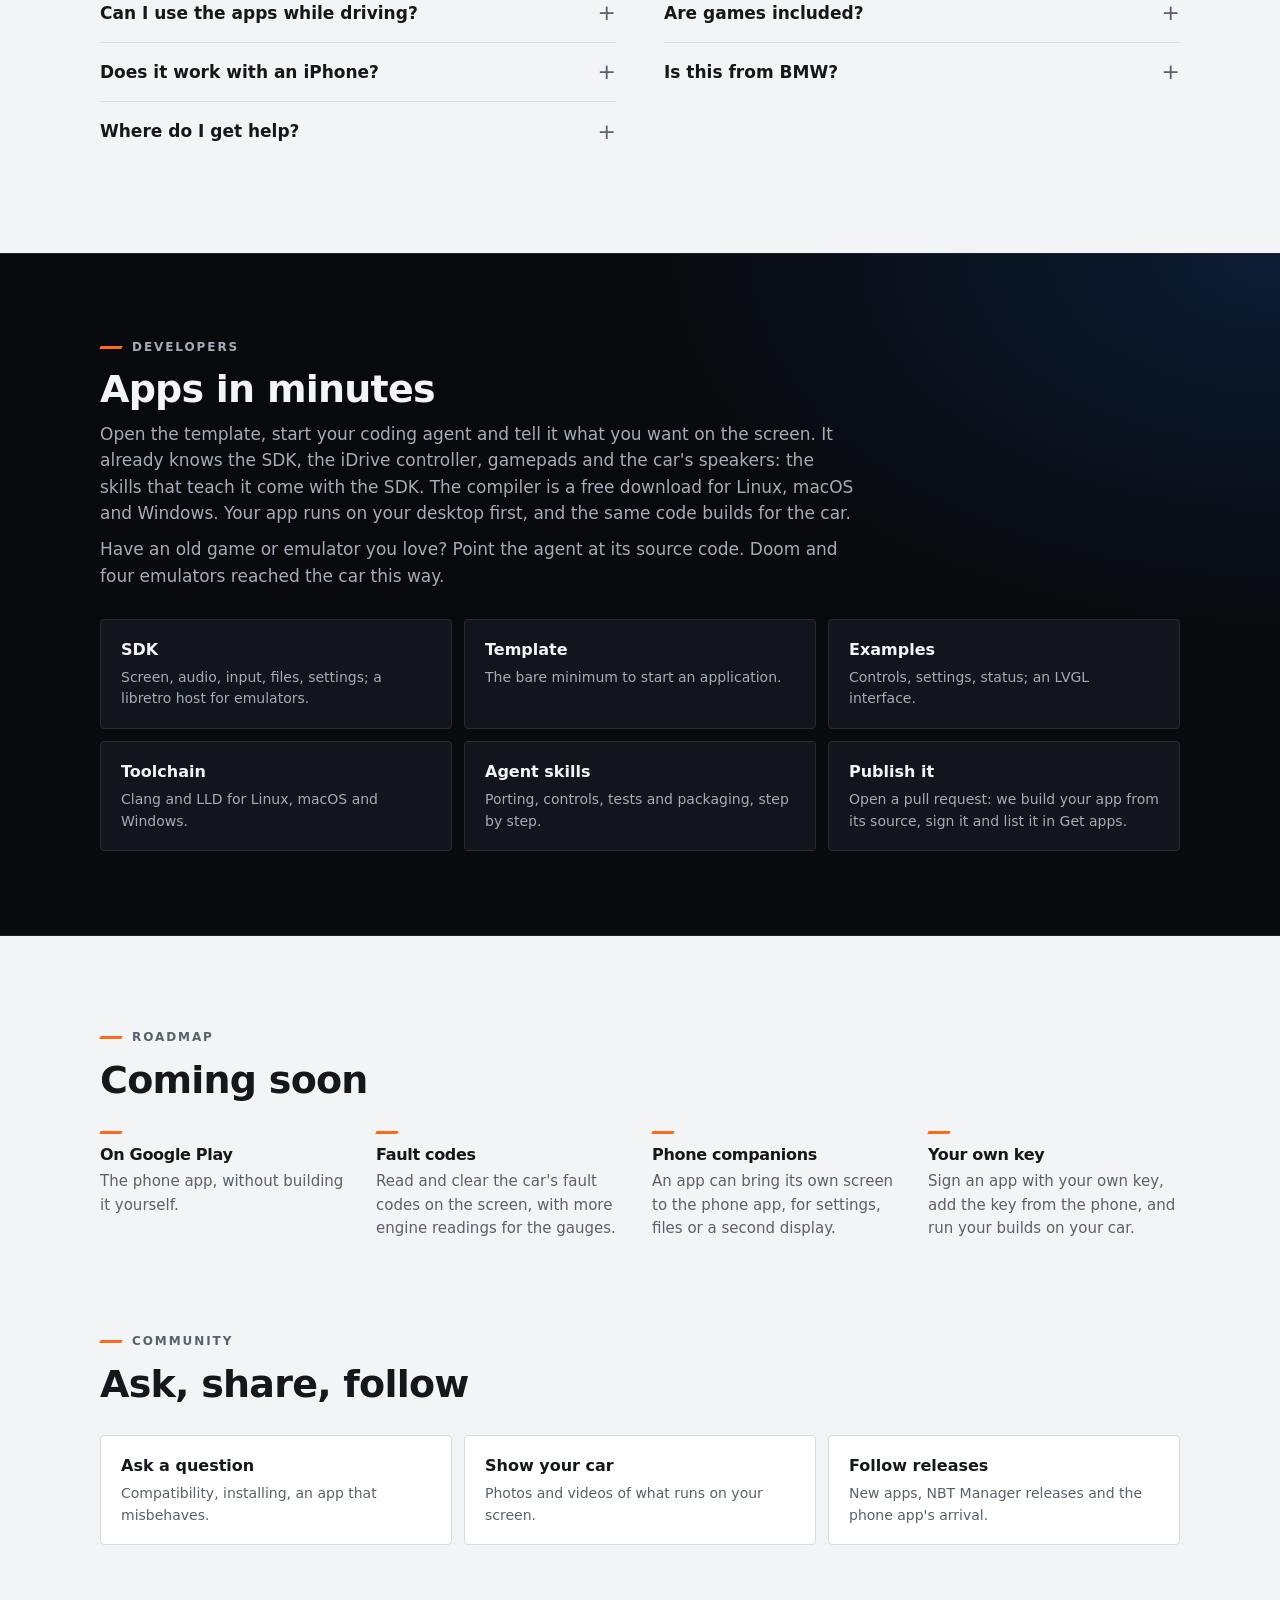
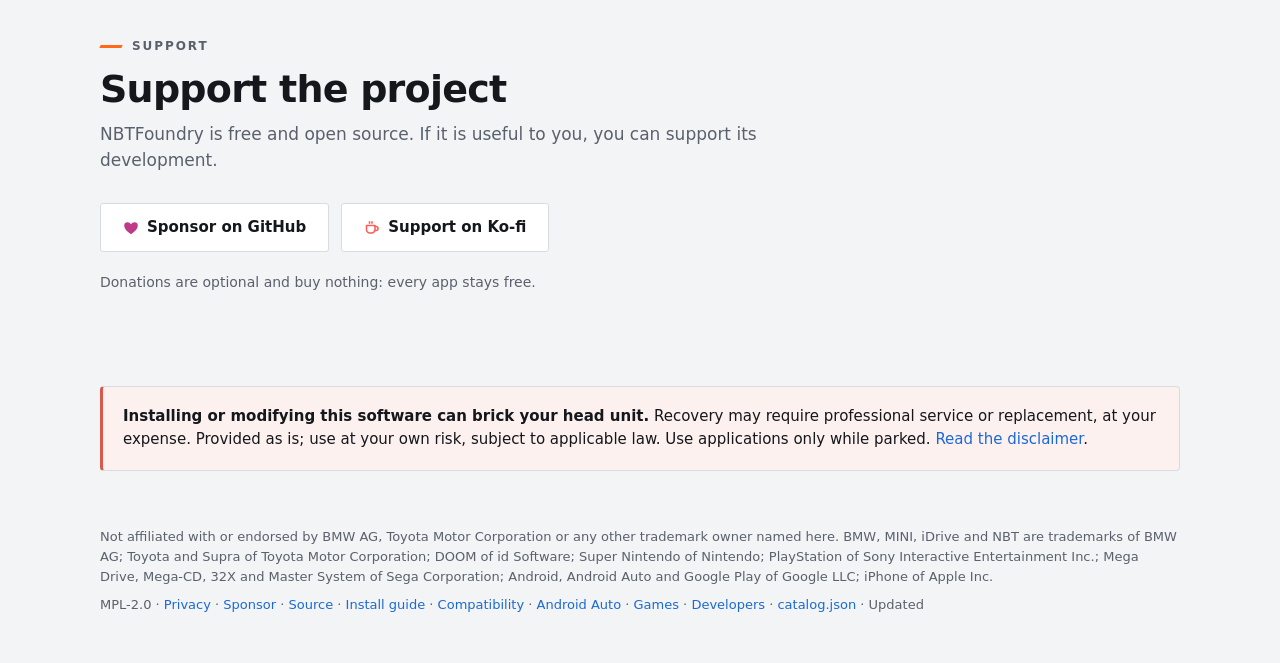
==== commit ff2ef37c: "Landing page: "New apps for your iDrive screen", no make in the headlines The hero, the link preview" ====
--- a/site/index.html
+++ b/site/index.html
@@ -10,7 +10,7 @@
 <meta name="color-scheme" content="light dark">
 <meta property="og:type" content="website">
 <meta property="og:url" content="https://nbtfoundry.github.io/">
-<meta property="og:title" content="New apps for your BMW's iDrive screen">
+<meta property="og:title" content="New apps for your iDrive screen">
 <meta property="og:description" content="Android Auto, live engine gauges and classic games on BMW iDrive 6 and the Toyota GR Supra. Free and open source: installed from your phone, approved on the car.">
 <meta property="og:image" content="https://nbtfoundry.github.io/assets/share.png">
 <meta property="og:image:width" content="1200">
@@ -60,7 +60,7 @@
   <section class="hero">
     <div class="wrap hero-inner">
       <p class="eyebrow">BMW · MINI · Toyota GR Supra</p>
-      <h1>New apps for your BMW's iDrive screen.</h1>
+      <h1>New apps for your iDrive screen.</h1>
       <p class="lede">Android Auto, live engine gauges and classic games, on the iDrive 6 display your car already
         has. Pick them on your phone, approve them on the car. Free and open source.</p>
       <div class="actions">
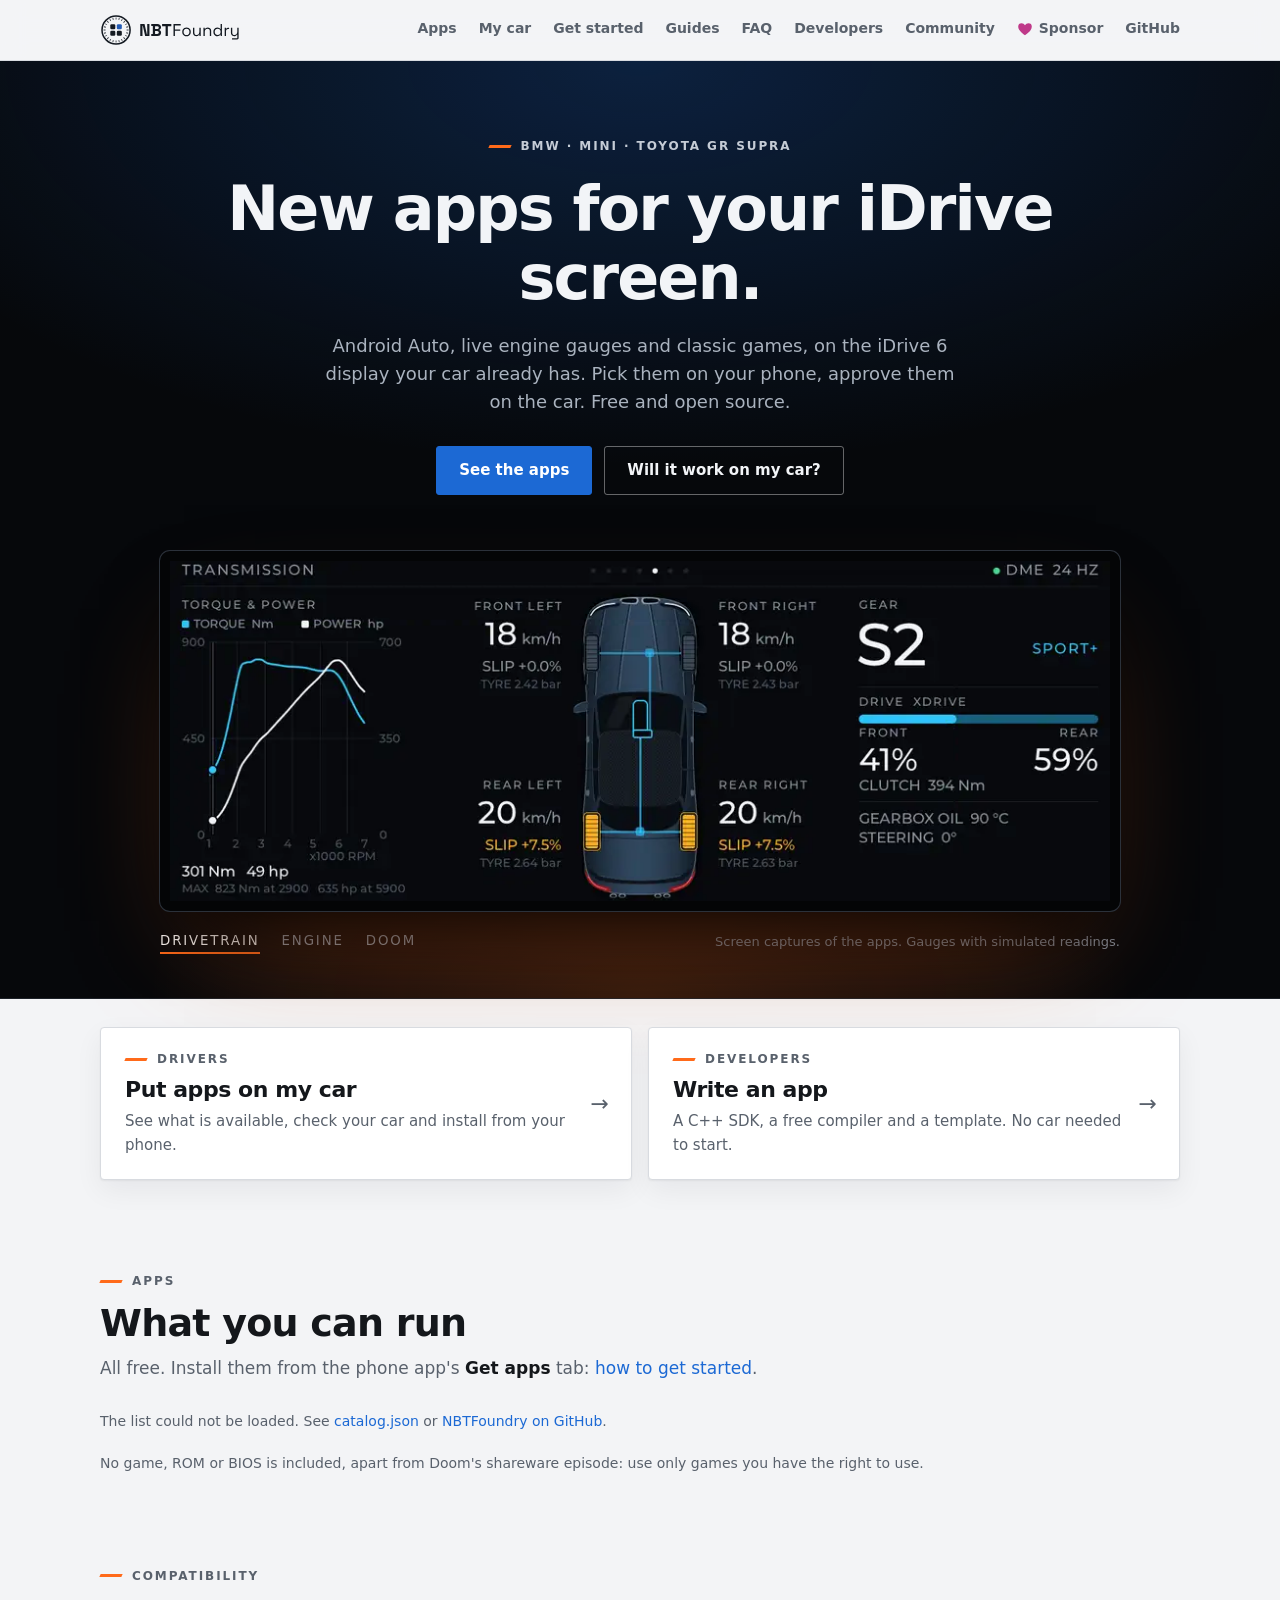
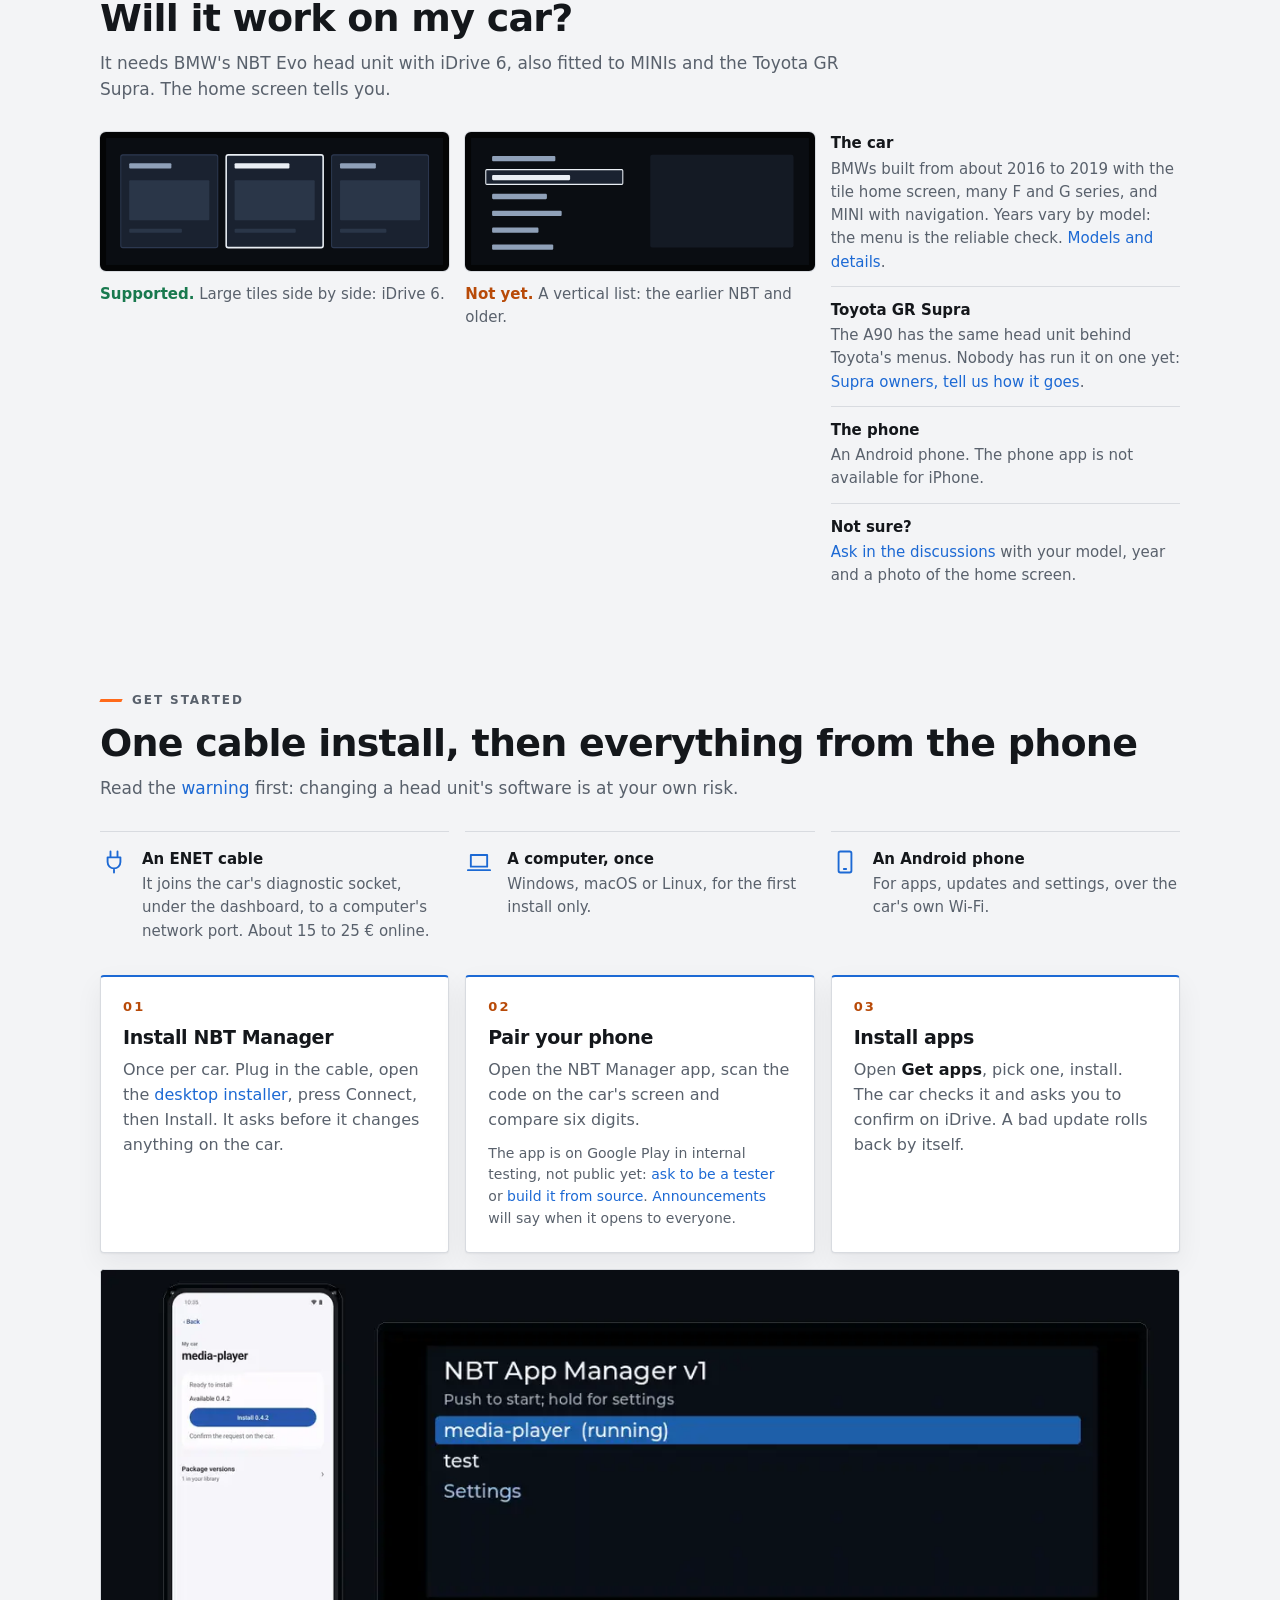
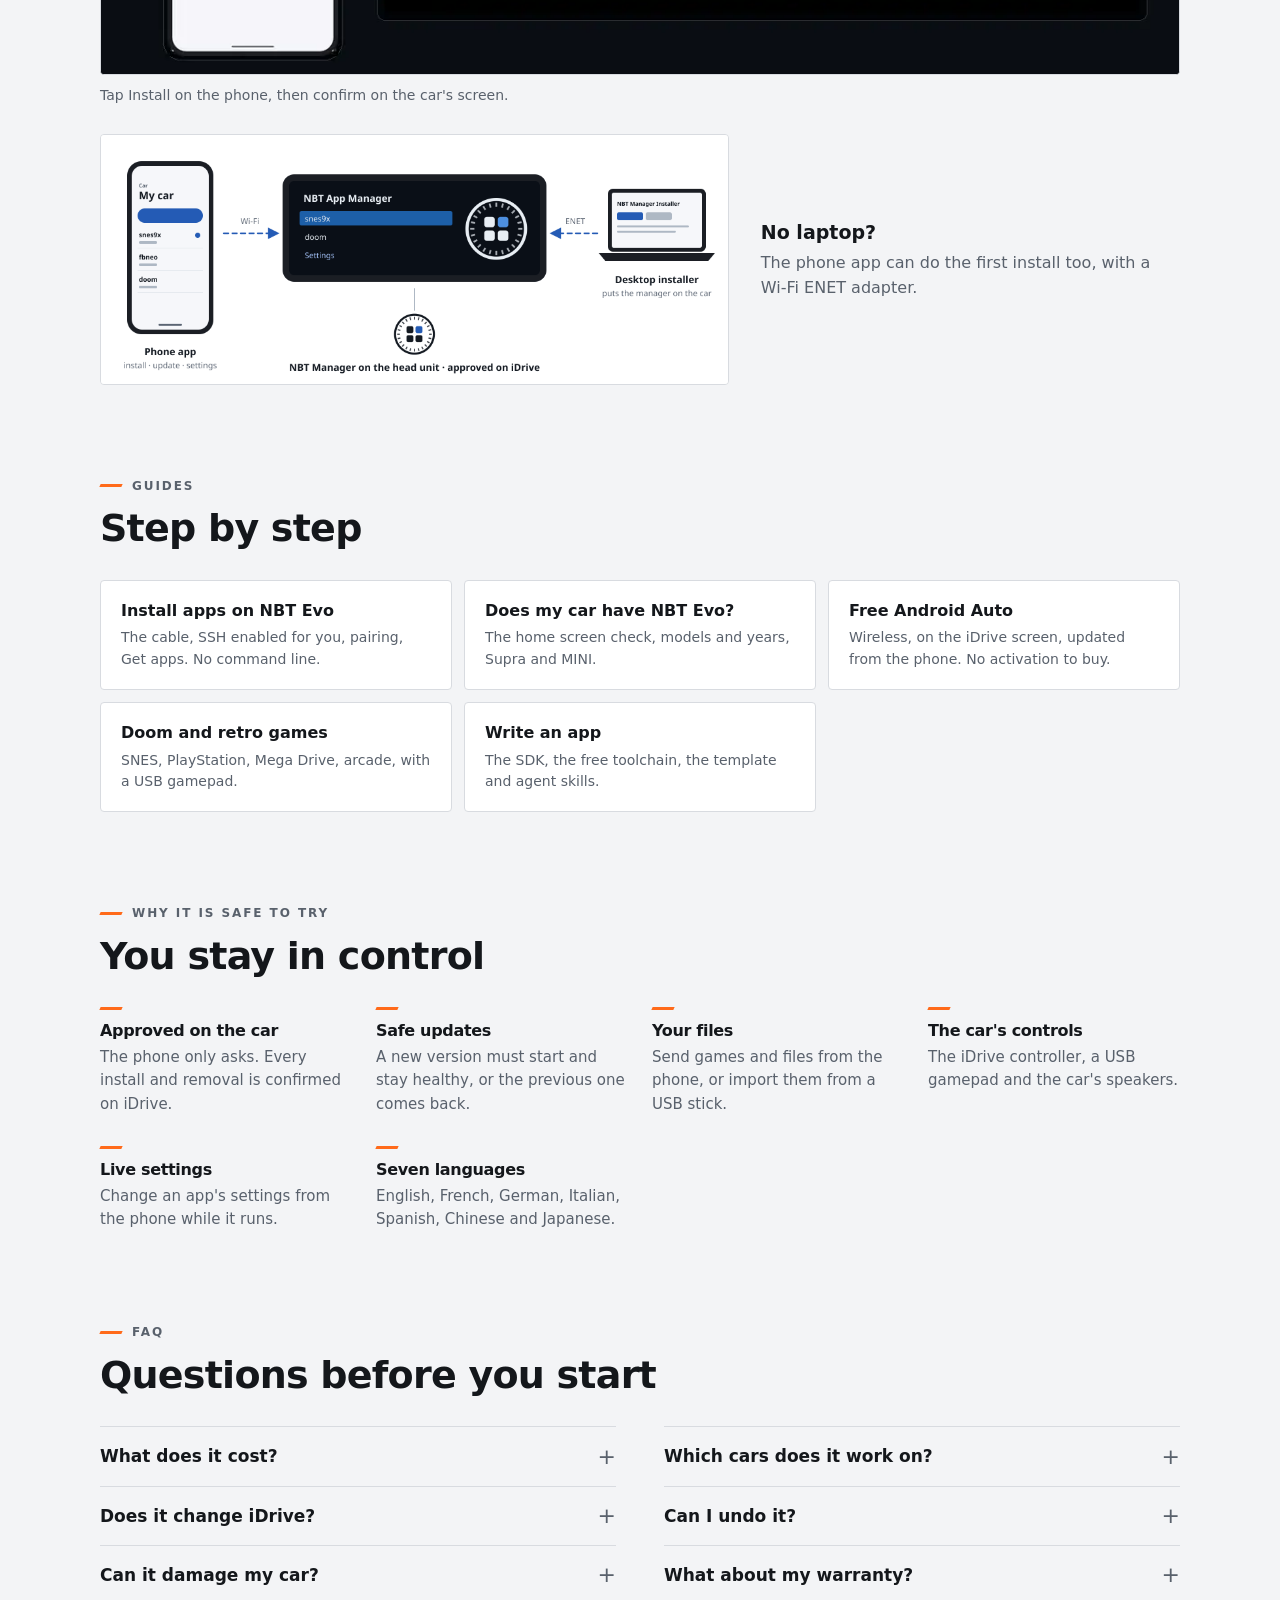
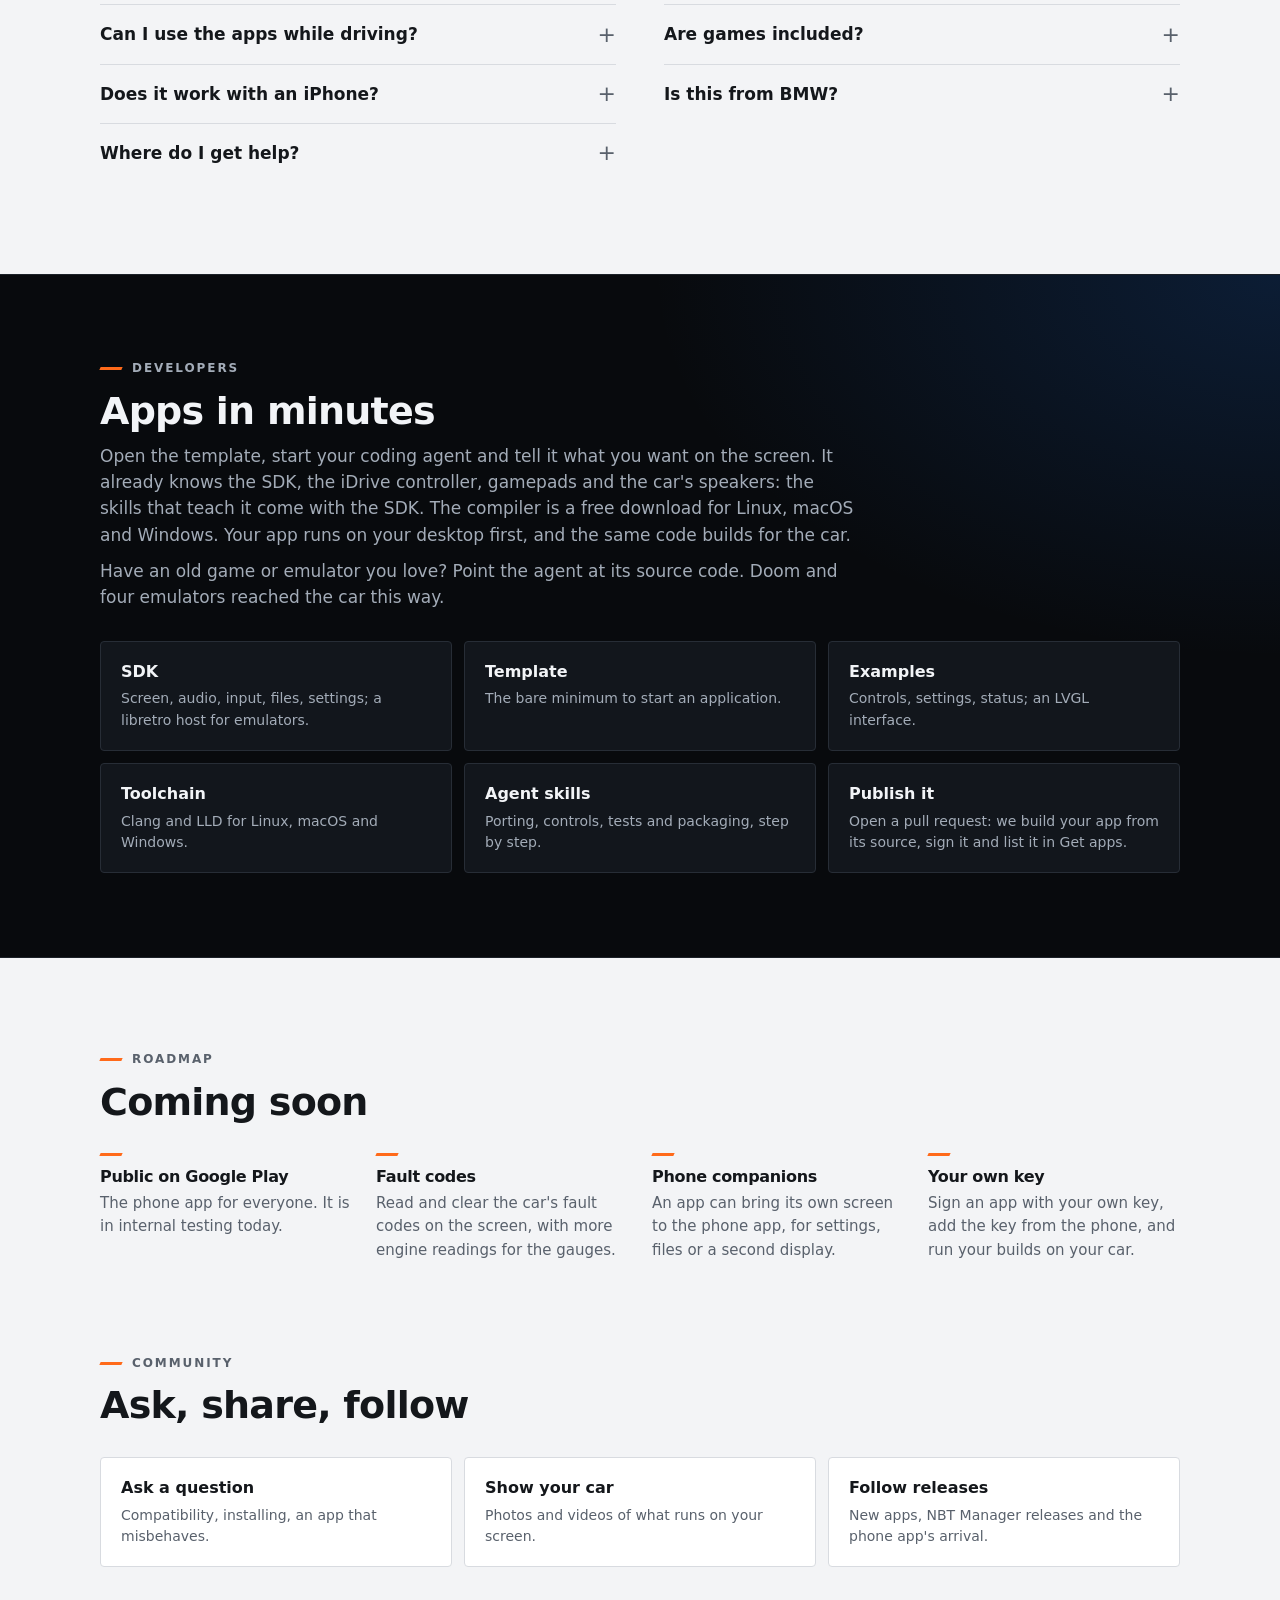
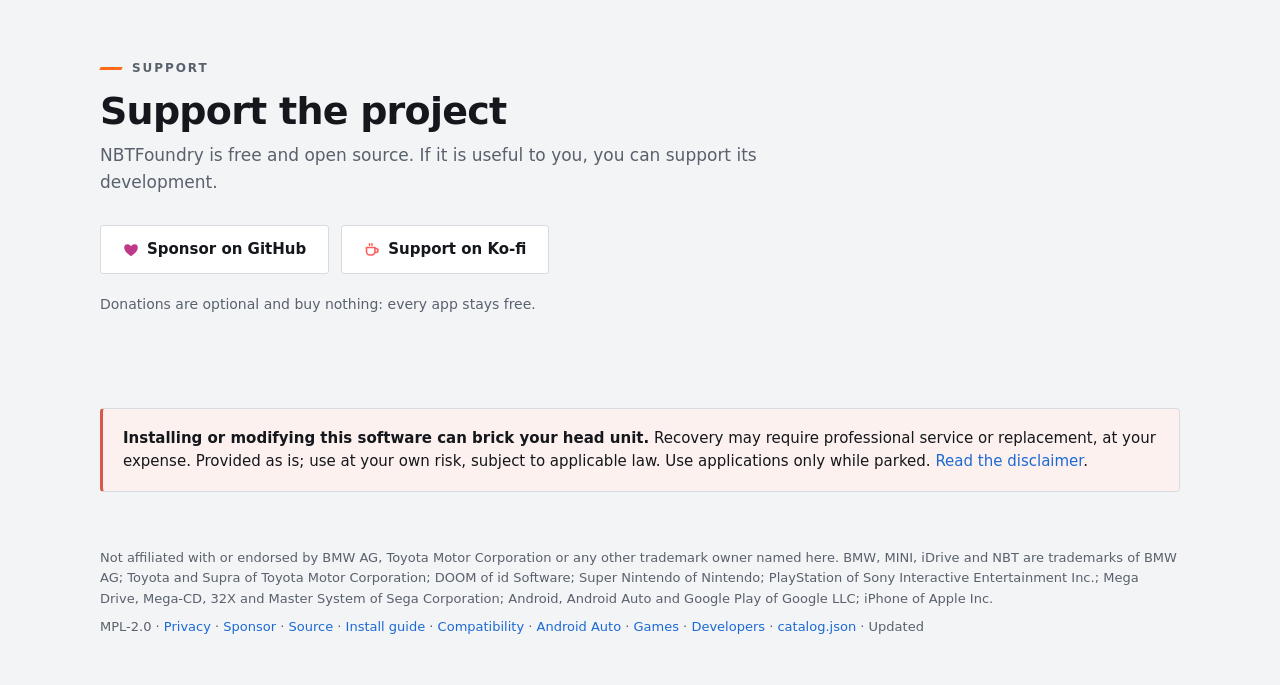
==== commit 2c562e9a: "Landing page: the phone app is on Google Play in internal testing Get started, the install guide and" ====
--- a/site/index.html
+++ b/site/index.html
@@ -198,10 +198,11 @@
       <li>
         <h3>Pair your phone</h3>
         <p>Open the NBT Manager app, scan the code on the car's screen and compare six digits.</p>
-        <p class="fine">The app is coming to Google Play. Today it is
-          <a href="https://github.com/NBTFoundry/mobile-app">built from source</a>;
-          <a href="https://github.com/orgs/NBTFoundry/discussions/categories/announcements">announcements</a>
-          will say when it is out.</p>
+        <p class="fine">The app is on Google Play in internal testing, not public yet:
+          <a href="https://github.com/orgs/NBTFoundry/discussions/categories/q-a">ask to be a tester</a> or
+          <a href="https://github.com/NBTFoundry/mobile-app">build it from source</a>.
+          <a href="https://github.com/orgs/NBTFoundry/discussions/categories/announcements">Announcements</a>
+          will say when it opens to everyone.</p>
       </li>
       <li>
         <h3>Install apps</h3>
@@ -328,7 +329,7 @@
       <h2>Coming soon</h2>
     </div>
     <ul class="features">
-      <li><h3>On Google Play</h3><p>The phone app, without building it yourself.</p></li>
+      <li><h3>Public on Google Play</h3><p>The phone app for everyone. It is in internal testing today.</p></li>
       <li><h3>Fault codes</h3><p>Read and clear the car's fault codes on the screen, with more engine readings for the gauges.</p></li>
       <li><h3>Phone companions</h3><p>An app can bring its own screen to the phone app, for settings, files or a second display.</p></li>
       <li><h3>Your own key</h3><p>Sign an app with your own key, add the key from the phone, and run your builds on your car.</p></li>
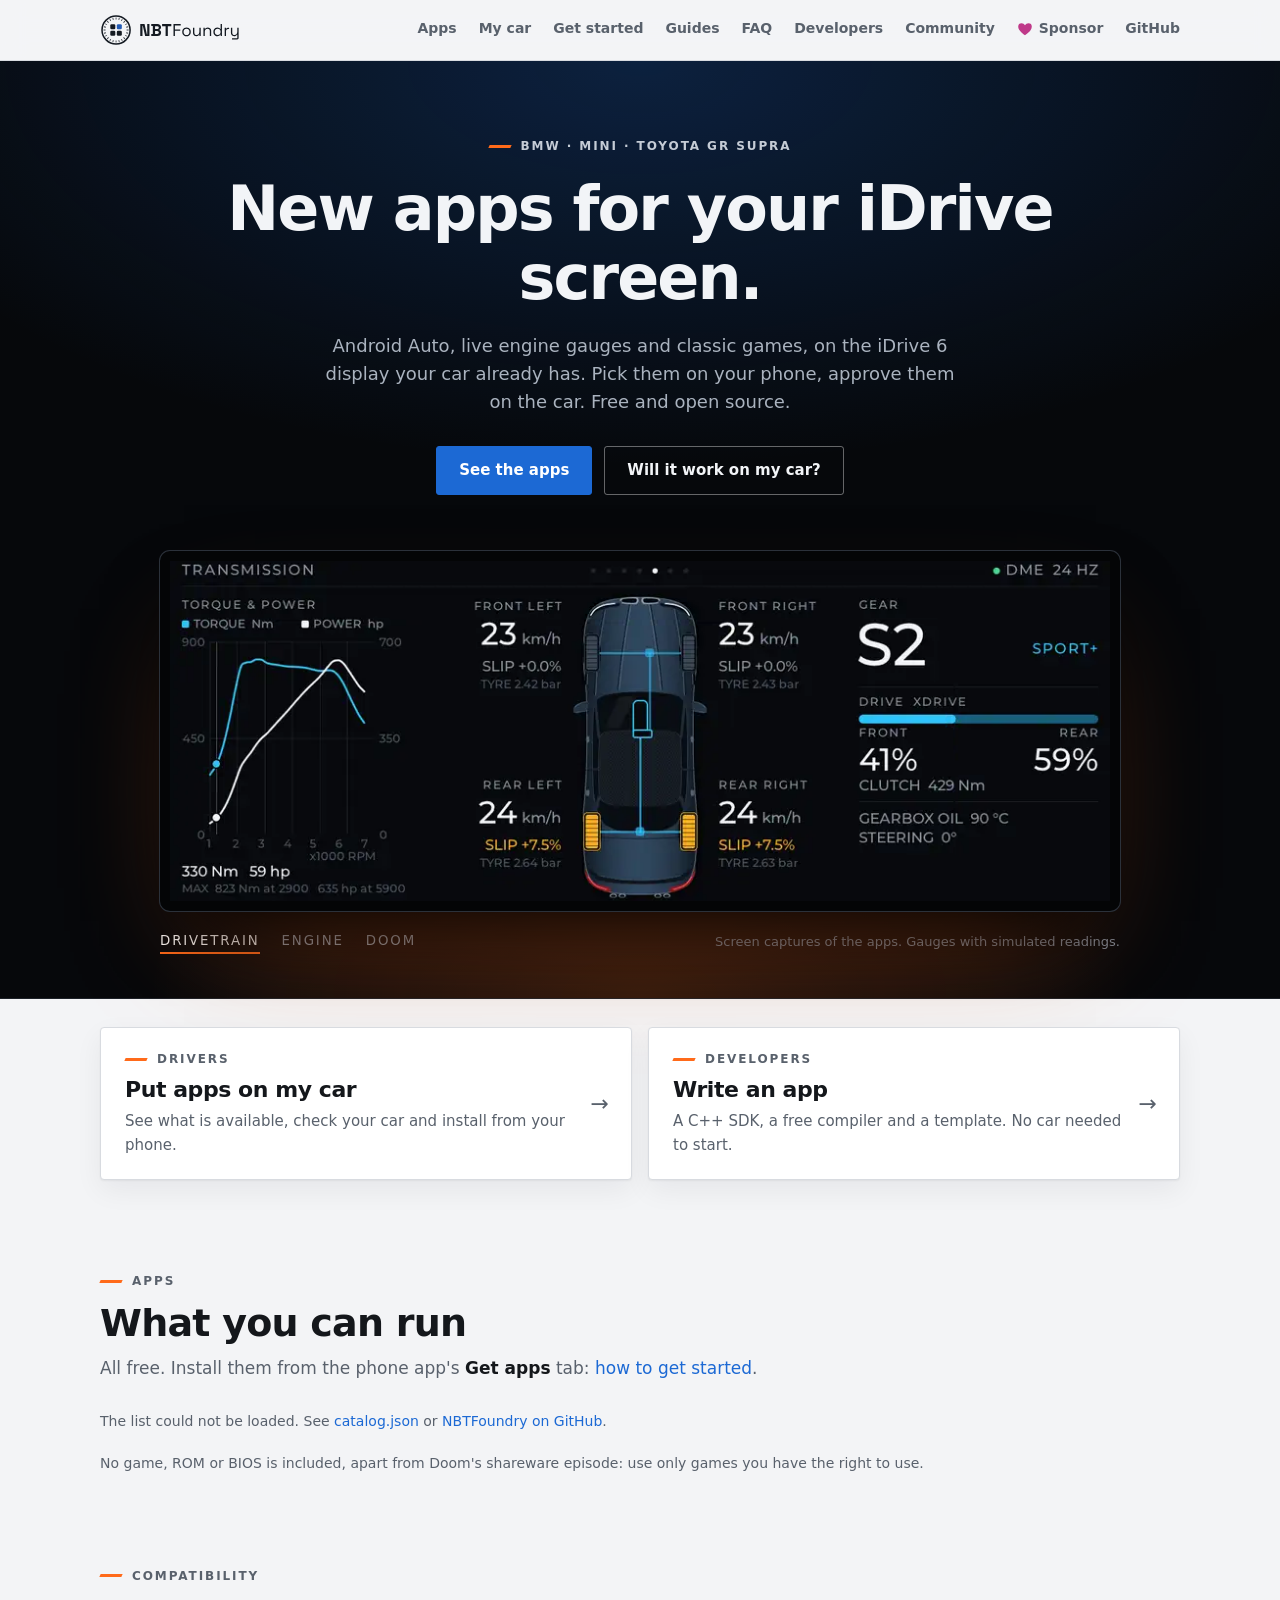
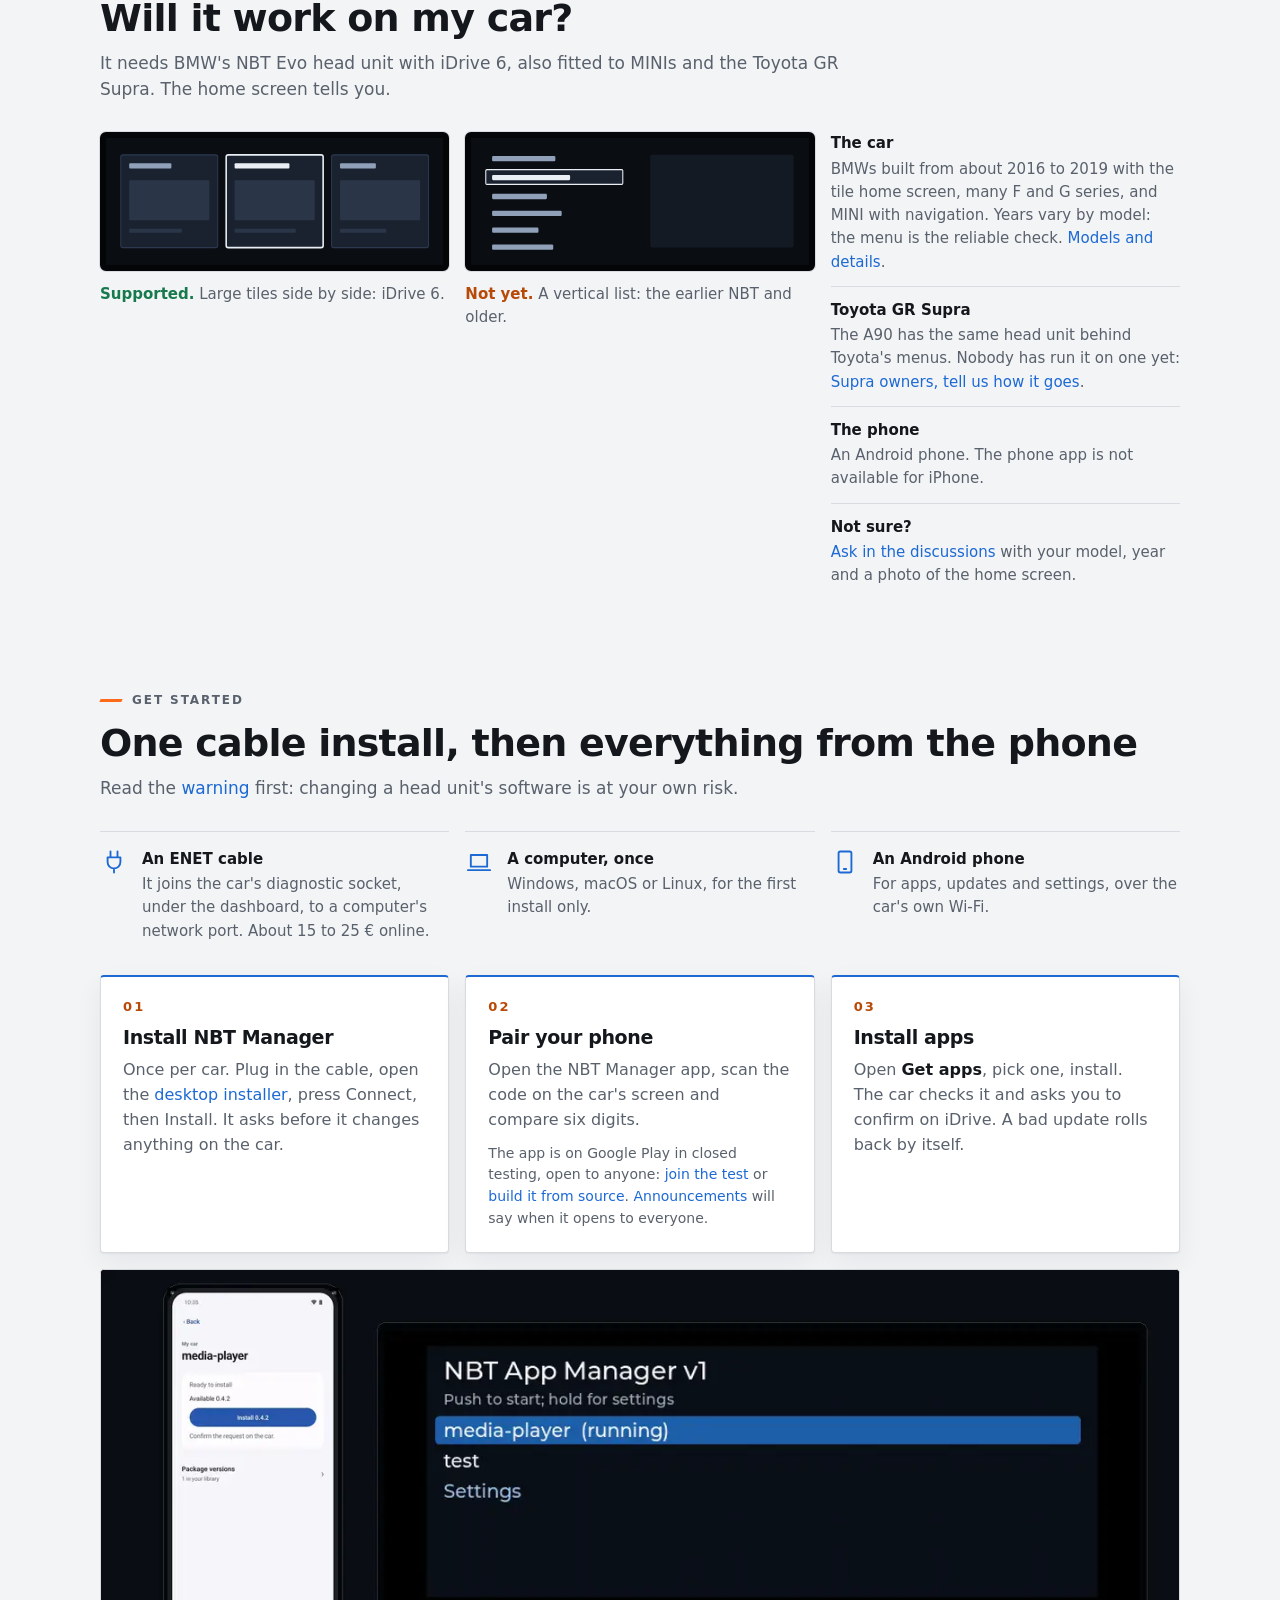
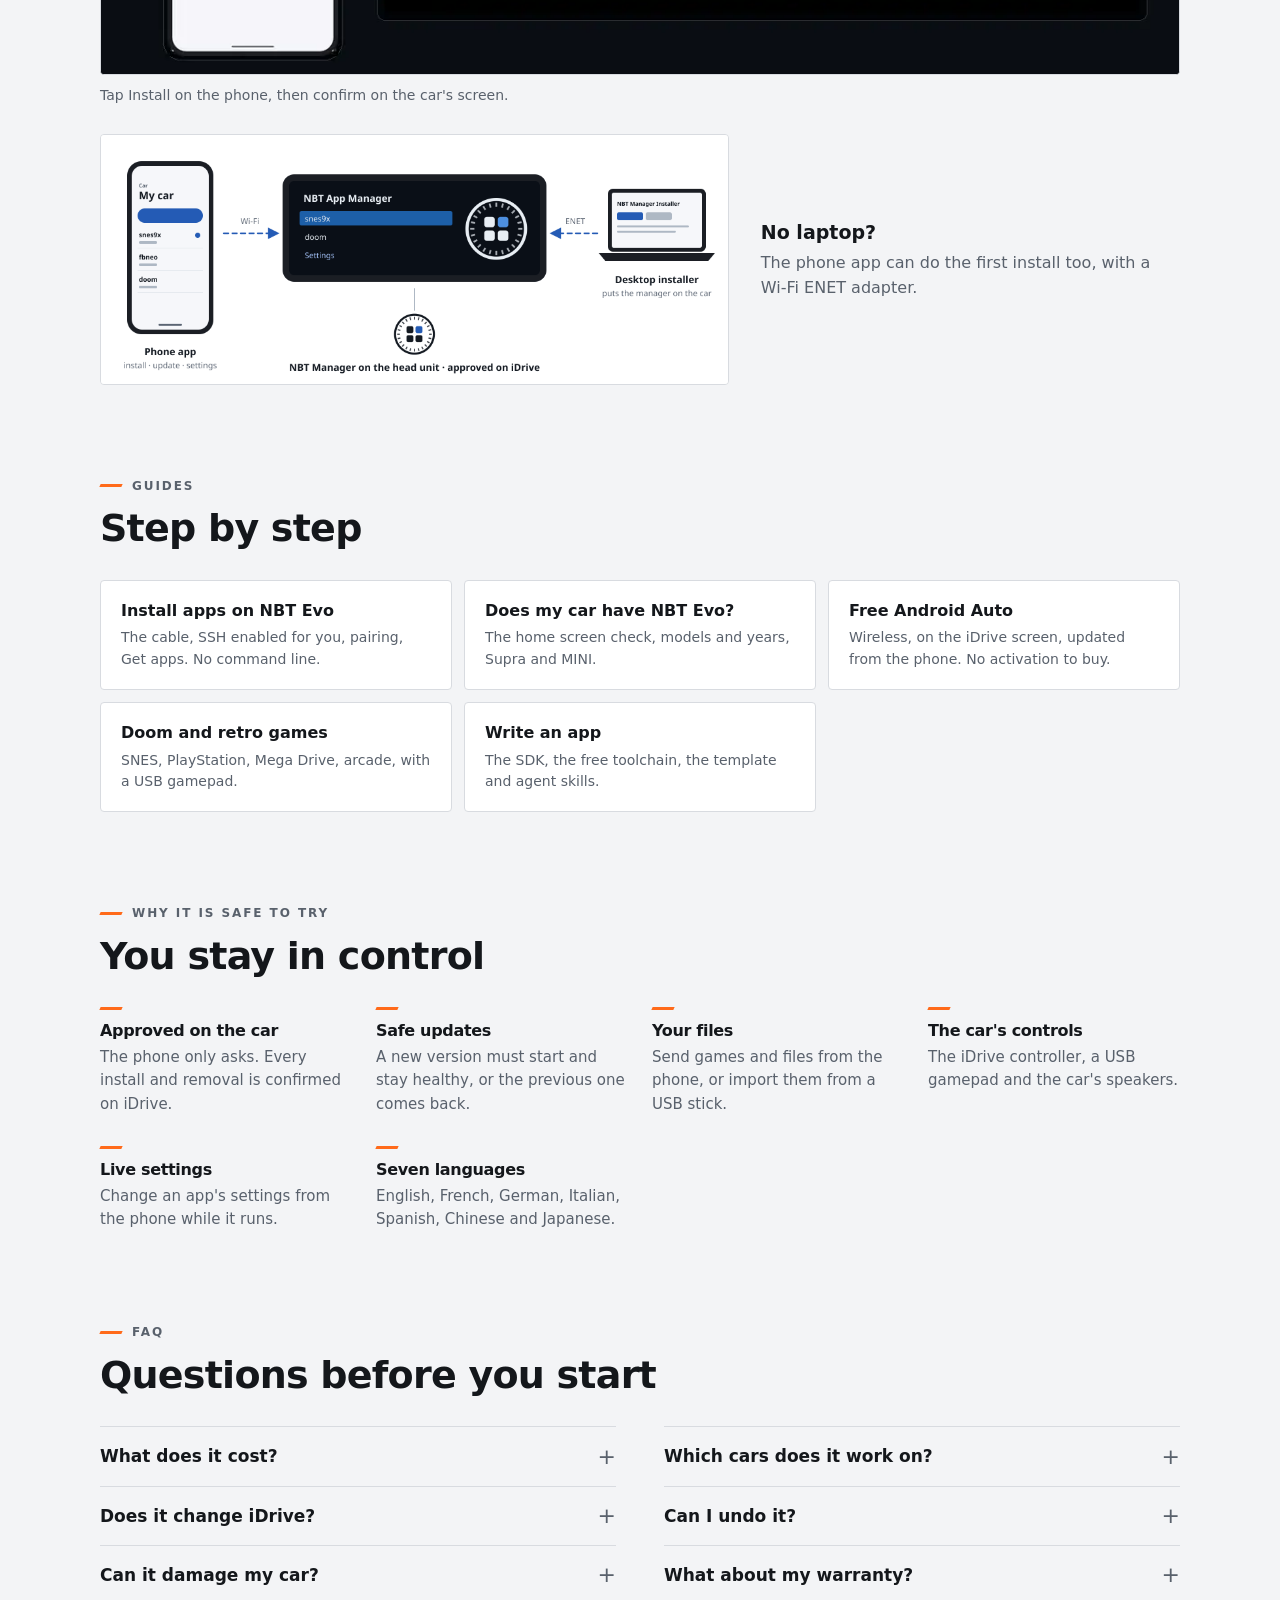
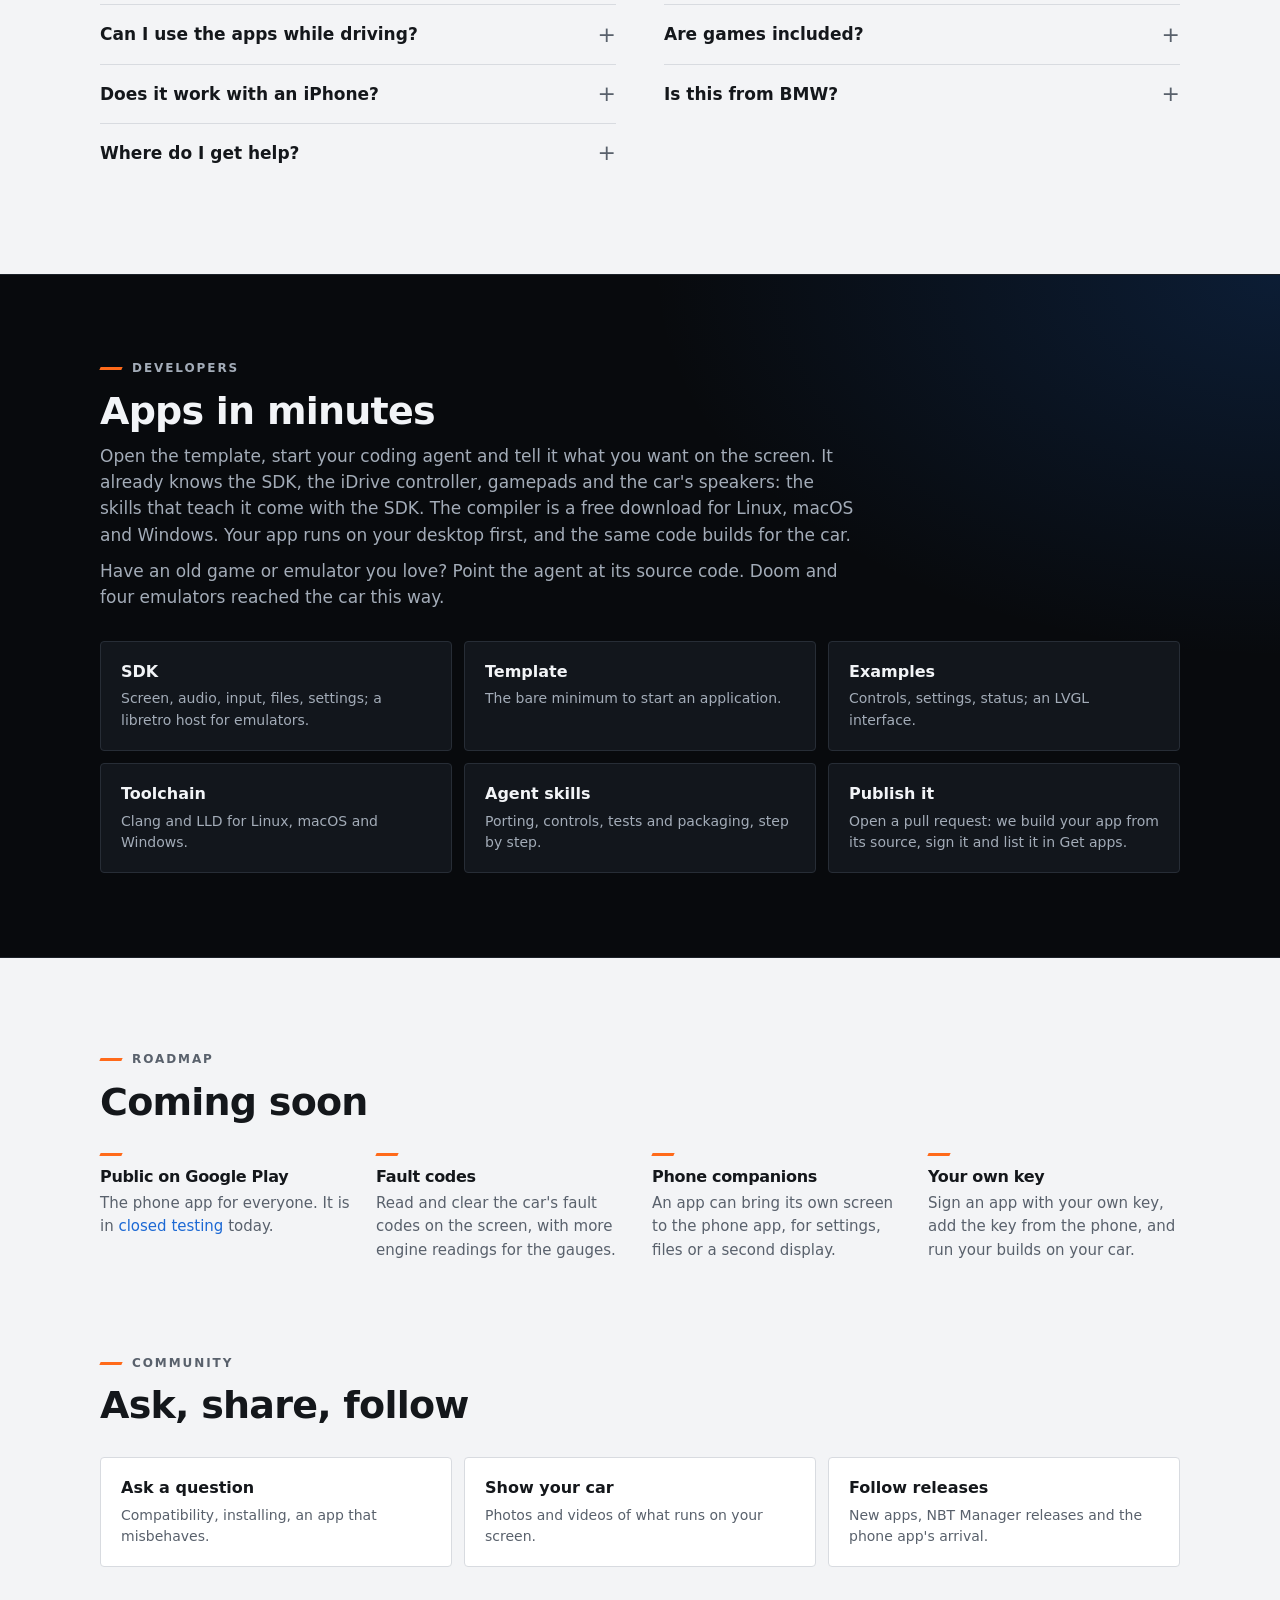
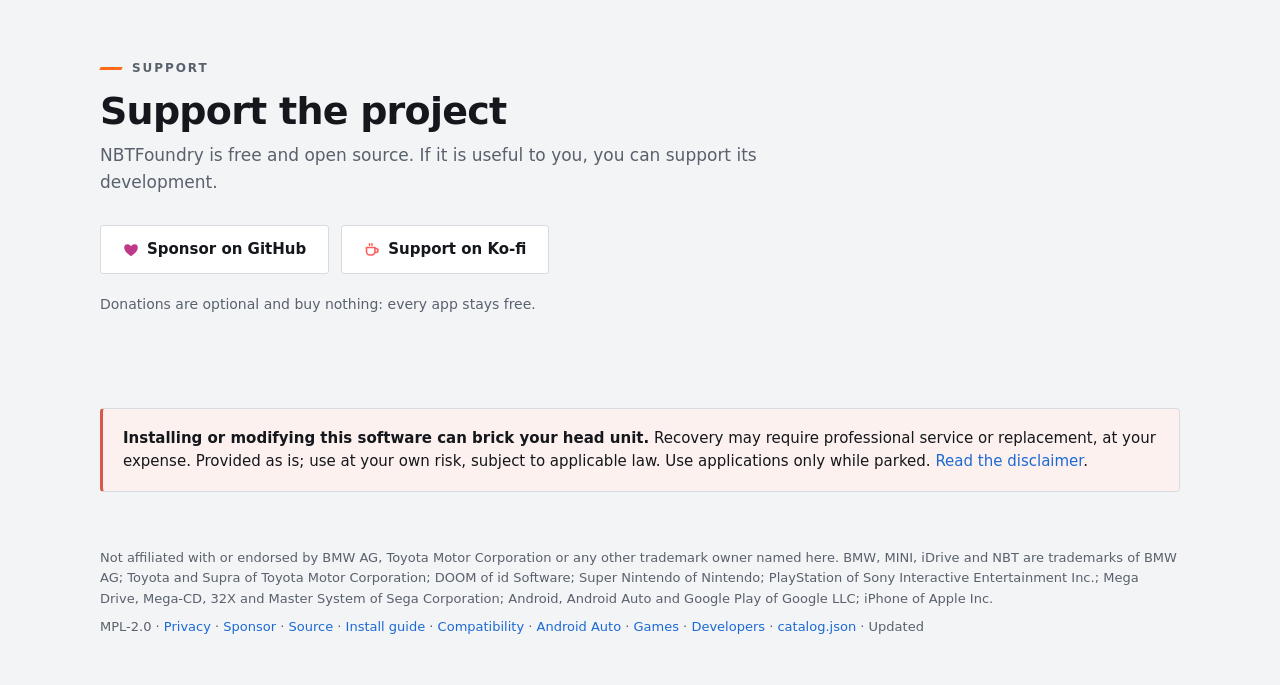
==== commit b395e550: "Test the phone app: a self-service page for Play's closed testing beta.html: join the nbtfoundry-tes" ====
--- a/site/index.html
+++ b/site/index.html
@@ -198,8 +198,8 @@
       <li>
         <h3>Pair your phone</h3>
         <p>Open the NBT Manager app, scan the code on the car's screen and compare six digits.</p>
-        <p class="fine">The app is on Google Play in internal testing, not public yet:
-          <a href="https://github.com/orgs/NBTFoundry/discussions/categories/q-a">ask to be a tester</a> or
+        <p class="fine">The app is on Google Play in closed testing, open to anyone:
+          <a href="beta.html">join the test</a> or
           <a href="https://github.com/NBTFoundry/mobile-app">build it from source</a>.
           <a href="https://github.com/orgs/NBTFoundry/discussions/categories/announcements">Announcements</a>
           will say when it opens to everyone.</p>
@@ -329,7 +329,7 @@
       <h2>Coming soon</h2>
     </div>
     <ul class="features">
-      <li><h3>Public on Google Play</h3><p>The phone app for everyone. It is in internal testing today.</p></li>
+      <li><h3>Public on Google Play</h3><p>The phone app for everyone. It is in <a href="beta.html">closed testing</a> today.</p></li>
       <li><h3>Fault codes</h3><p>Read and clear the car's fault codes on the screen, with more engine readings for the gauges.</p></li>
       <li><h3>Phone companions</h3><p>An app can bring its own screen to the phone app, for settings, files or a second display.</p></li>
       <li><h3>Your own key</h3><p>Sign an app with your own key, add the key from the phone, and run your builds on your car.</p></li>
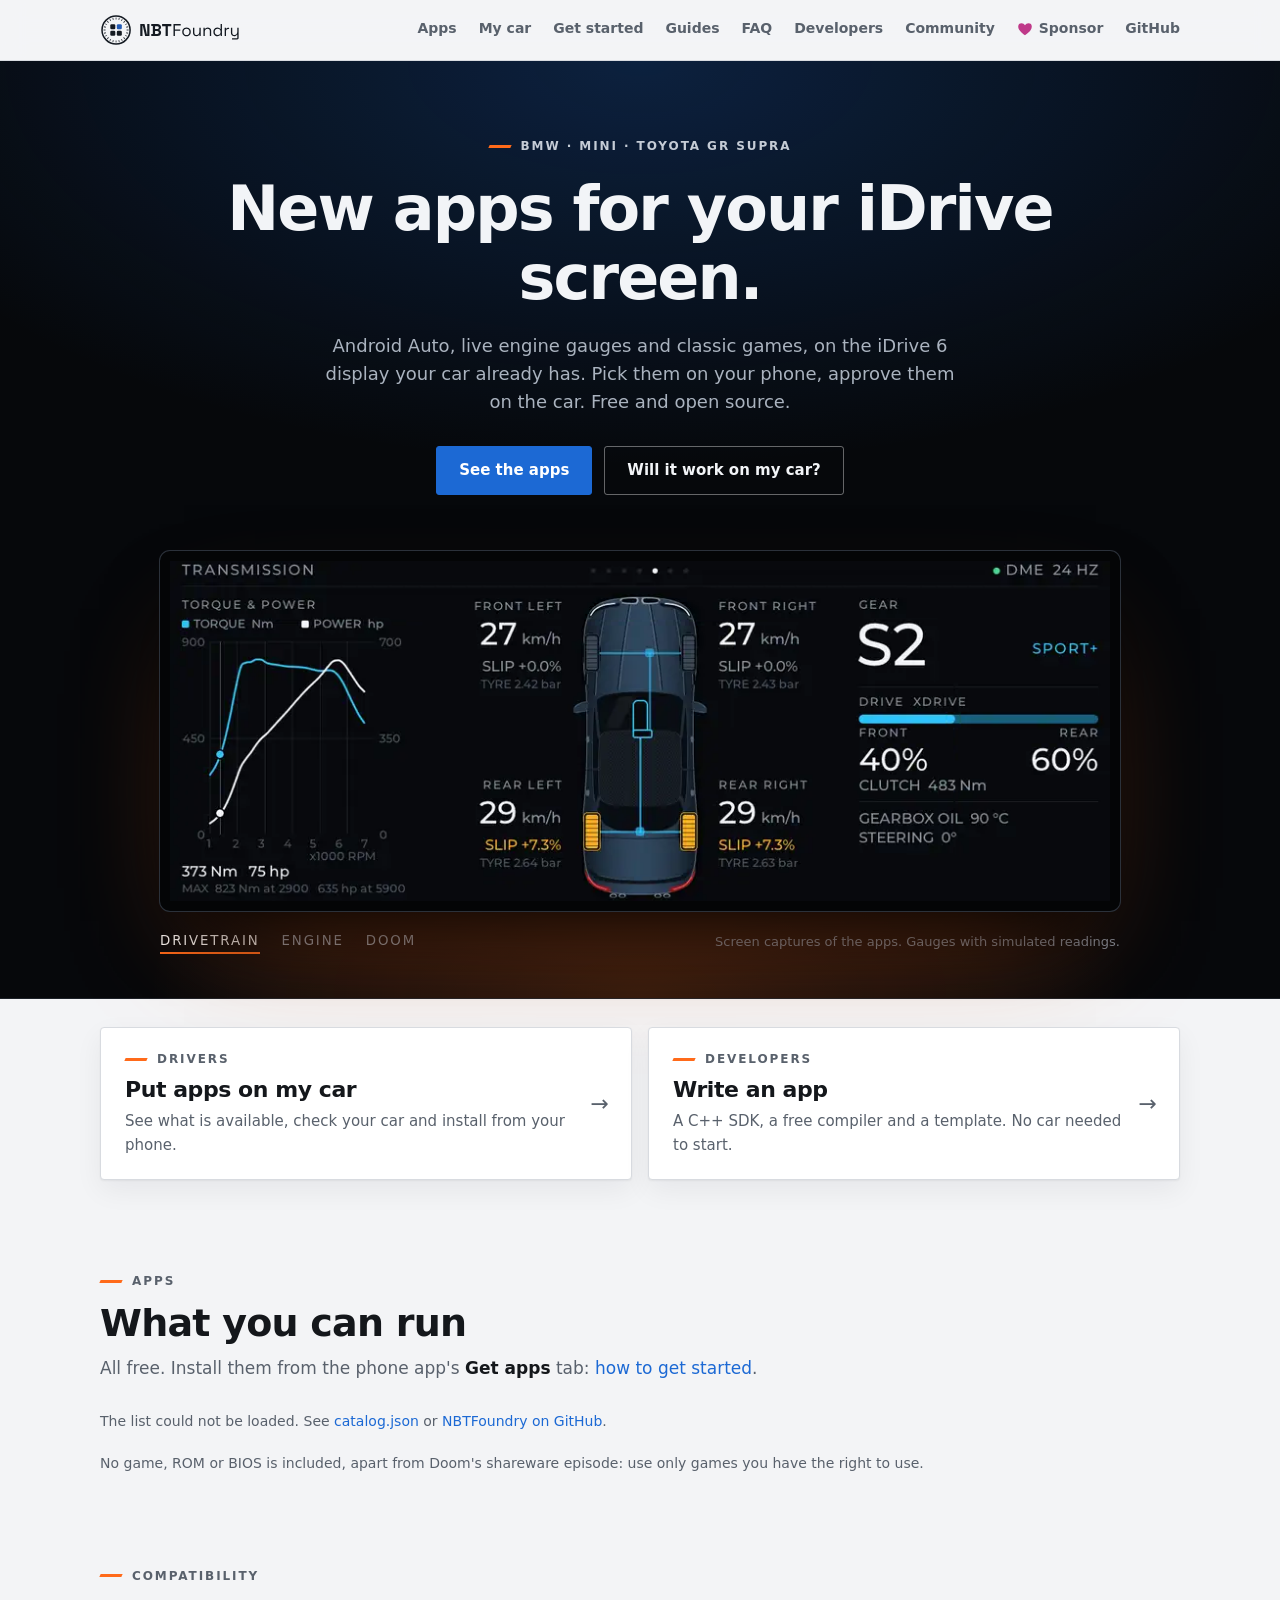
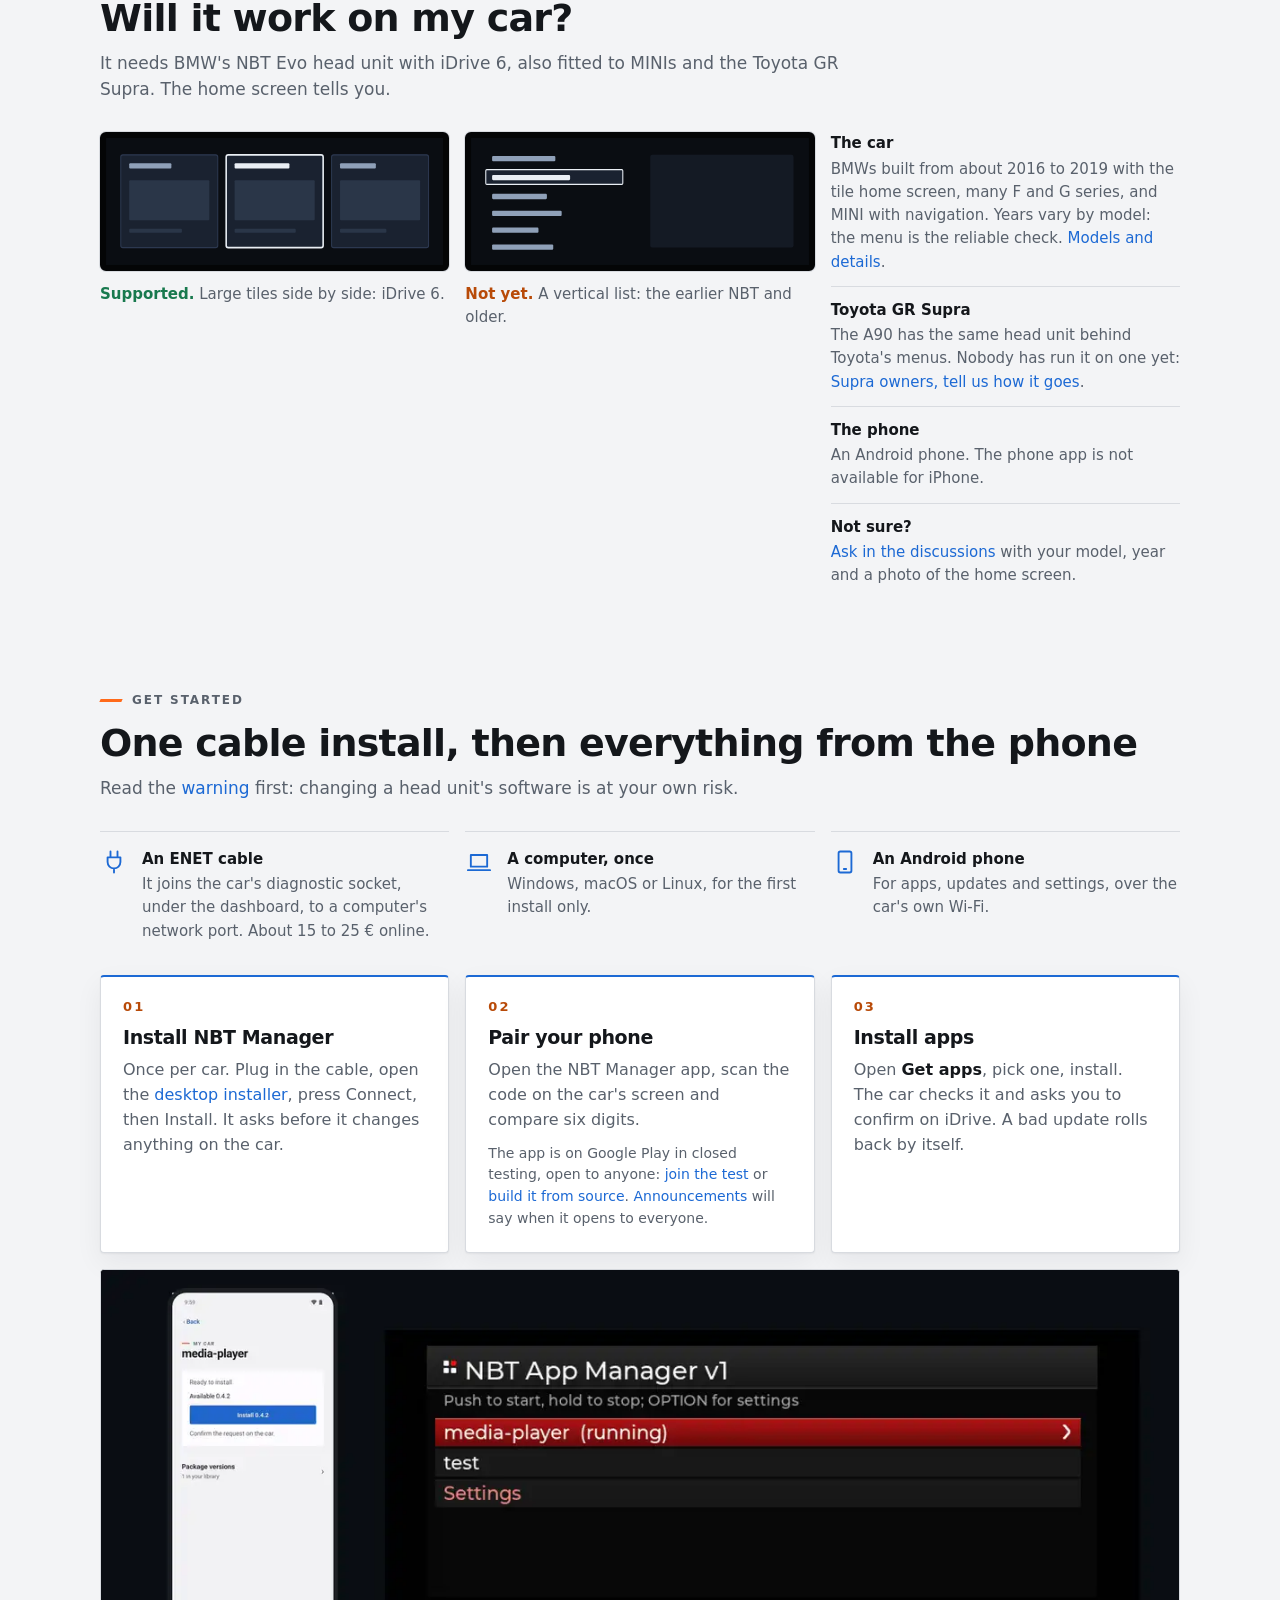
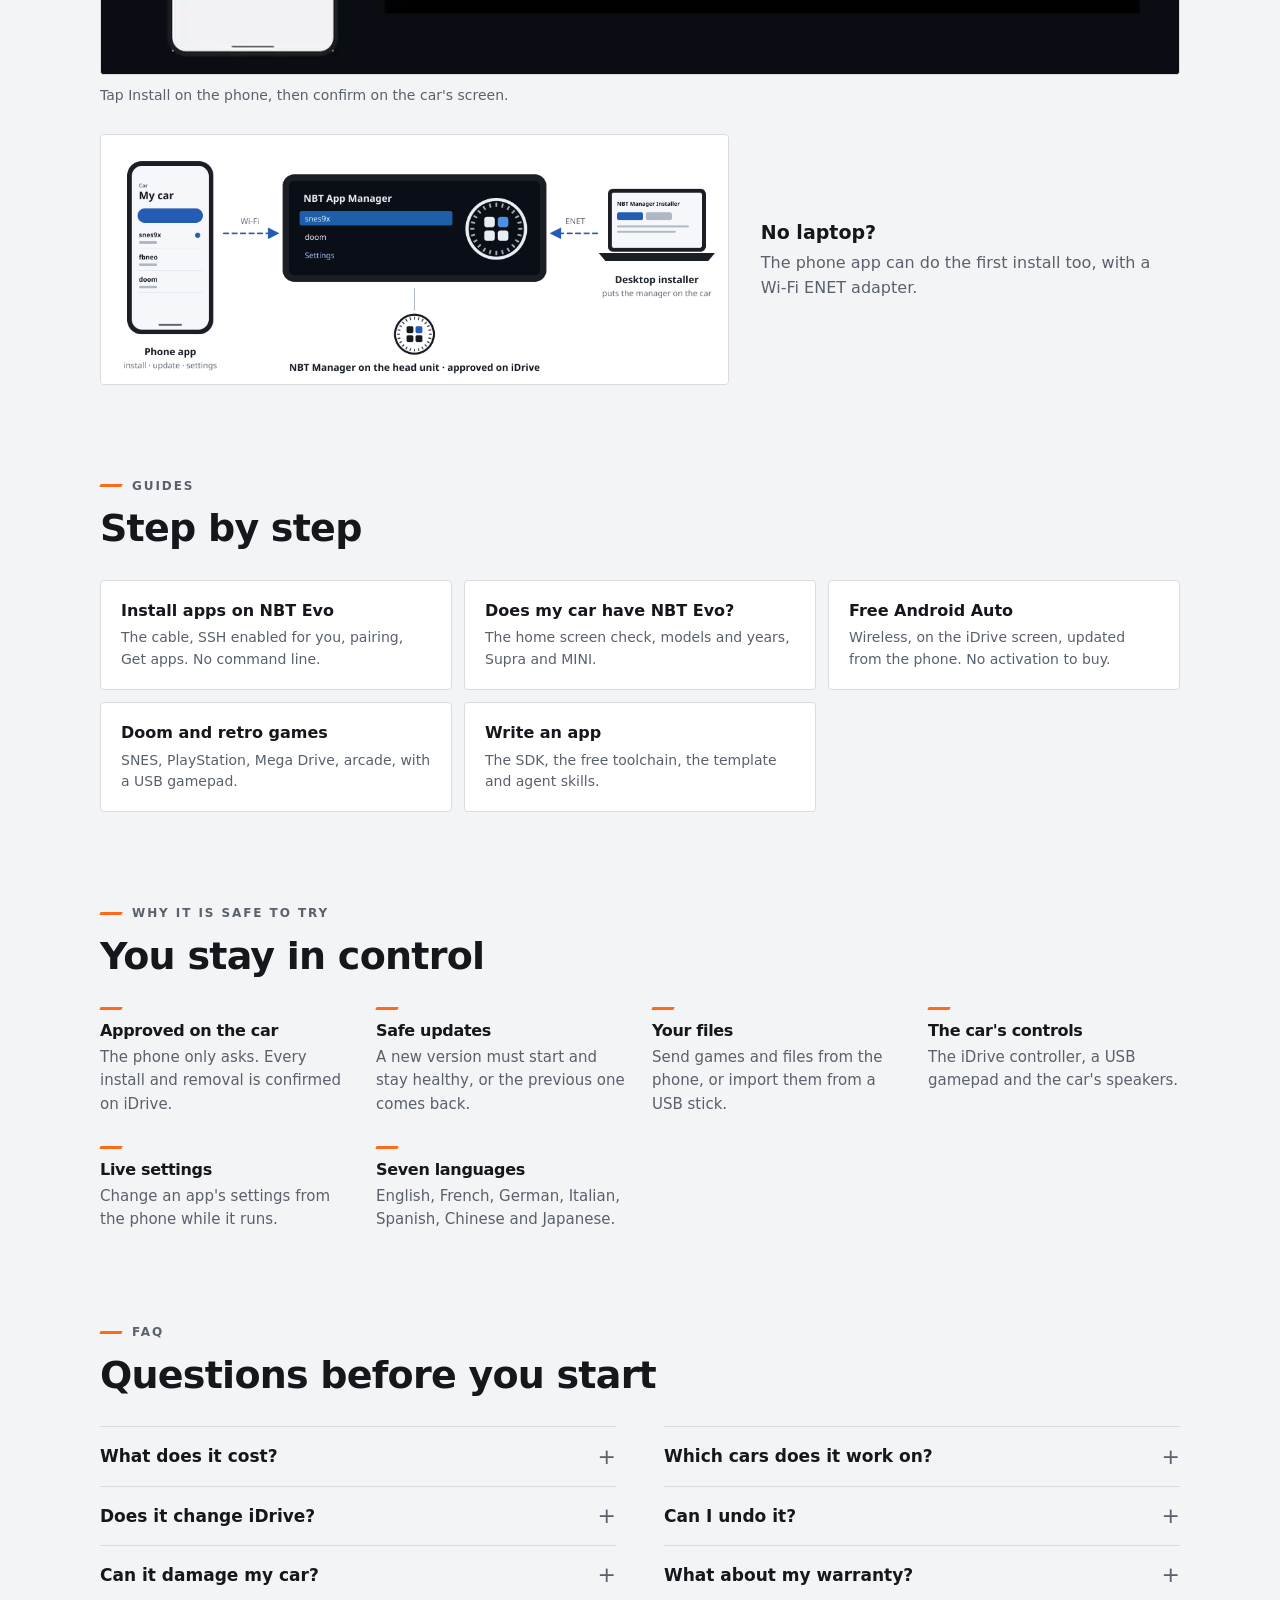
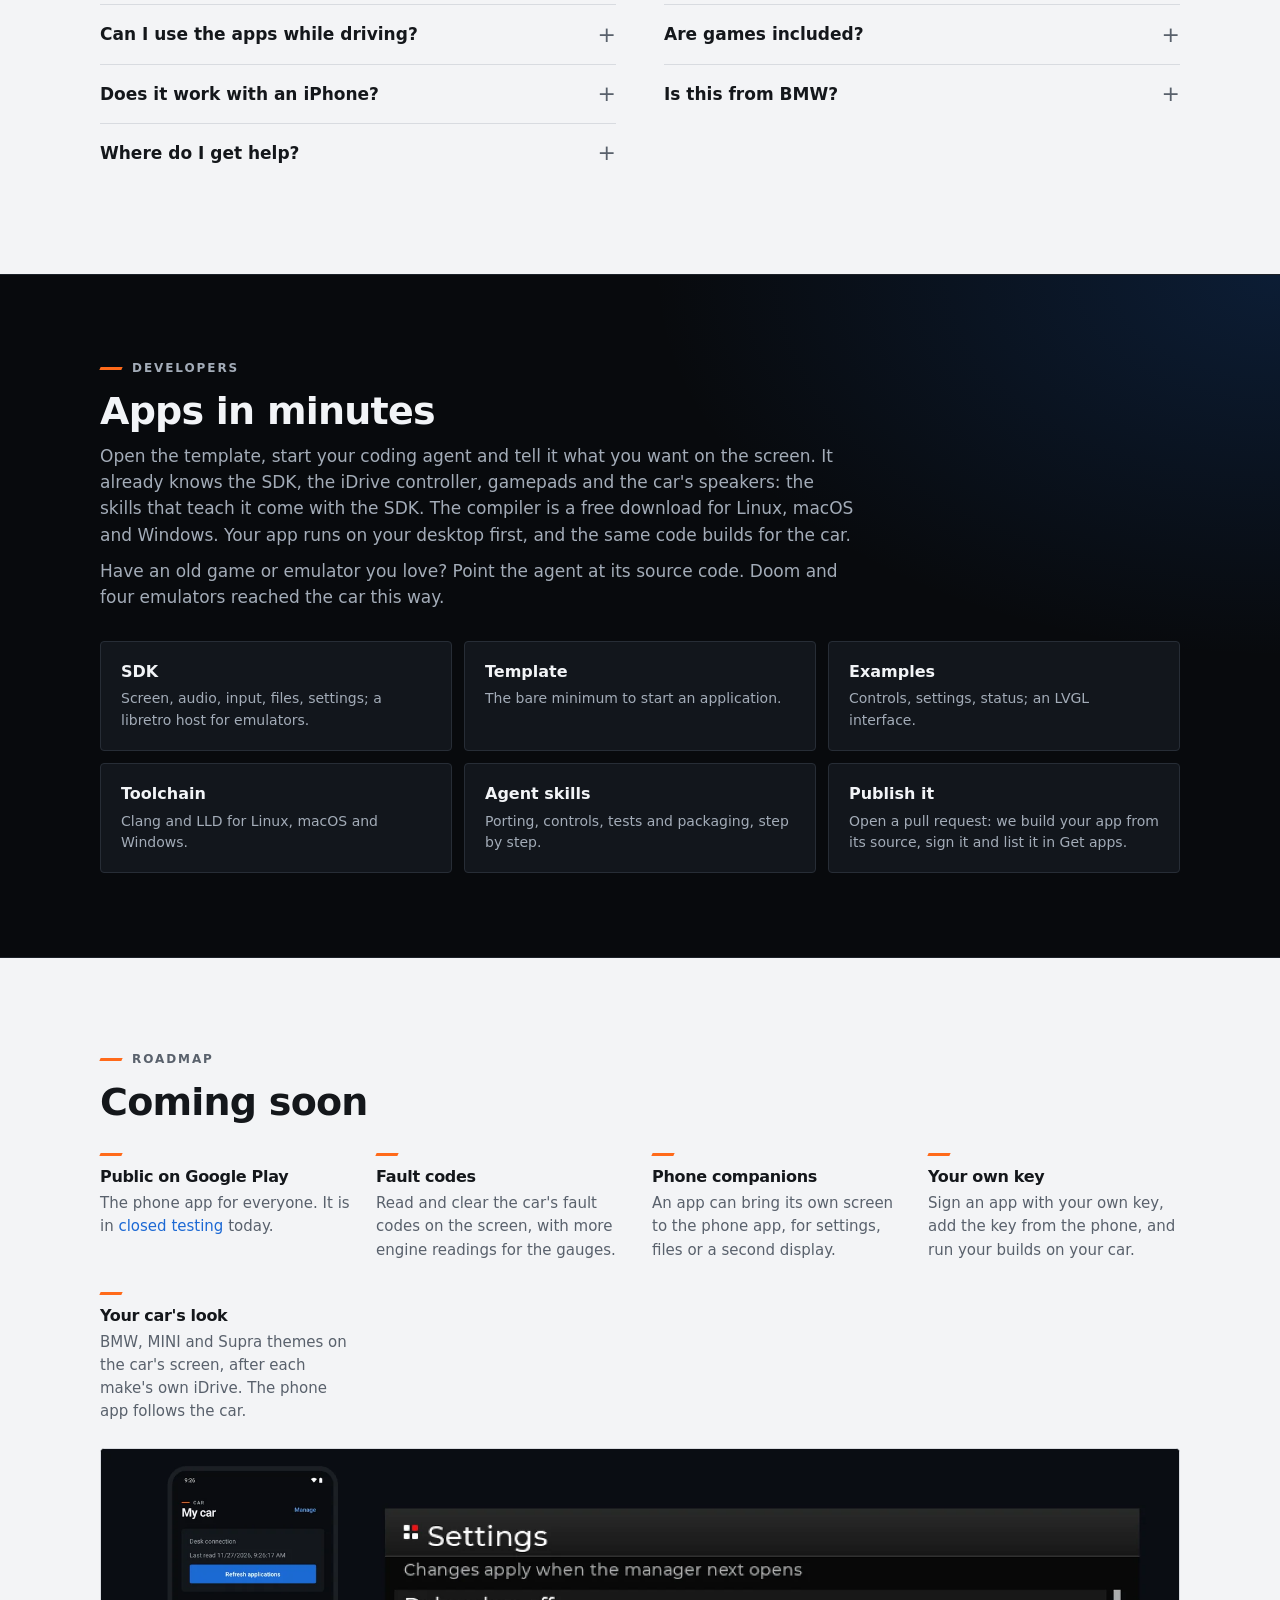
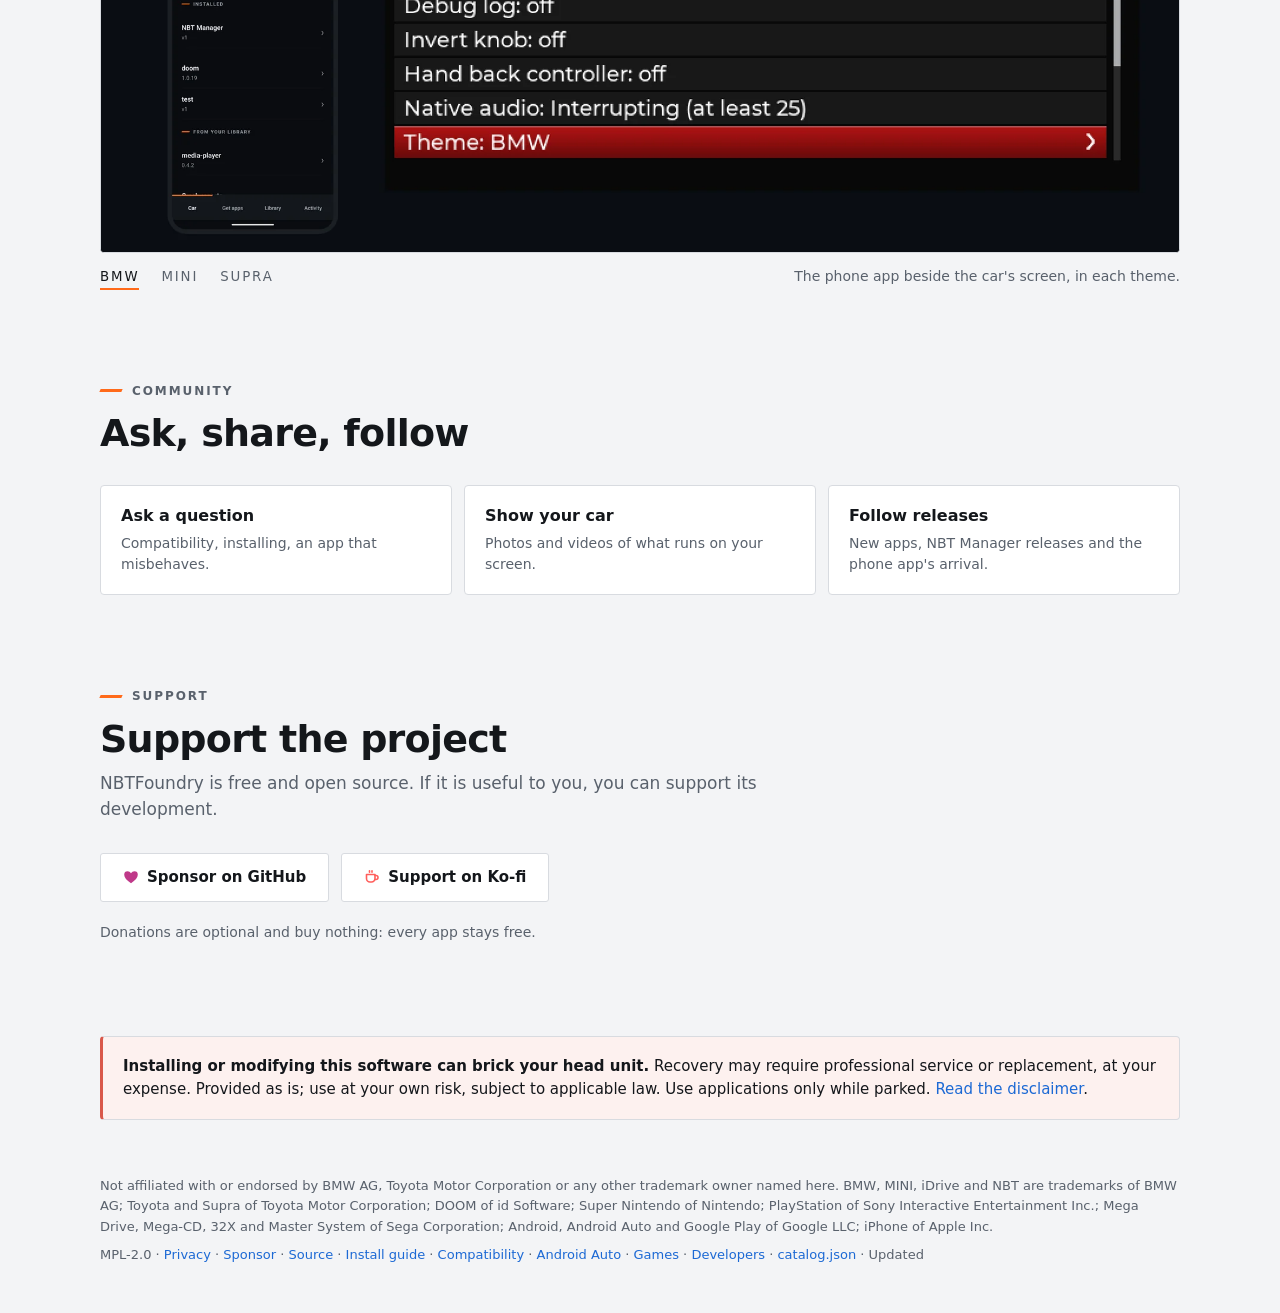
==== commit 5767f931: "Landing page: the three themes as slides, the install clip in the new look Coming soon gains "Your c" ====
--- a/site/index.html
+++ b/site/index.html
@@ -68,7 +68,7 @@
         <a class="button ghost" href="#car">Will it work on my car?</a>
       </div>
 
-      <figure class="display" id="display">
+      <figure class="display" id="display" data-slides="9000">
         <div class="display-screen">
           <picture class="slide is-on" data-slide="gauges">
             <source srcset="screens/gauges-drive.webp" media="(prefers-reduced-motion: reduce)">
@@ -333,7 +333,32 @@
       <li><h3>Fault codes</h3><p>Read and clear the car's fault codes on the screen, with more engine readings for the gauges.</p></li>
       <li><h3>Phone companions</h3><p>An app can bring its own screen to the phone app, for settings, files or a second display.</p></li>
       <li><h3>Your own key</h3><p>Sign an app with your own key, add the key from the phone, and run your builds on your car.</p></li>
+      <li><h3>Your car's look</h3><p>BMW, MINI and Supra themes on the car's screen, after each make's own iDrive. The phone app follows the car.</p></li>
     </ul>
+    <figure class="switch" data-slides="5000">
+      <div class="switch-stage">
+        <picture class="slide is-on" data-slide="bmw">
+          <img src="assets/theme-bmw.webp" width="1800" height="675" loading="lazy"
+               alt="BMW theme: the phone app in blue beside the car's screen, its selected row a red tile">
+        </picture>
+        <picture class="slide" data-slide="mini">
+          <img src="assets/theme-mini.webp" width="1800" height="675" loading="lazy"
+               alt="MINI theme: the phone app and the car's screen in blue, with the round display's rings">
+        </picture>
+        <picture class="slide" data-slide="supra">
+          <img src="assets/theme-supra.webp" width="1800" height="675" loading="lazy"
+               alt="Supra theme: the phone app and the car's screen with an orange-red glow line">
+        </picture>
+      </div>
+      <figcaption>
+        <span class="switch-tabs" role="group" aria-label="Theme">
+          <button type="button" class="is-on" data-show="bmw" aria-pressed="true">BMW</button>
+          <button type="button" data-show="mini" aria-pressed="false">MINI</button>
+          <button type="button" data-show="supra" aria-pressed="false">Supra</button>
+        </span>
+        <span>The phone app beside the car's screen, in each theme.</span>
+      </figcaption>
+    </figure>
   </section>
 
   <section id="community" class="wrap section">
--- a/site/style.css
+++ b/site/style.css
@@ -240,6 +240,18 @@
 .flow img { display: block; width: 100%; height: auto; border-radius: var(--r); border: 1px solid var(--line); background: var(--panel); }
 .flow figcaption { color: var(--muted); }
 .flow figcaption b { display: block; margin-bottom: 4px; color: var(--ink); font-size: 19px; }
+/* Slides outside the hero: the themes. */
+.switch { margin: 24px 0 0; }
+.switch-stage { position: relative; aspect-ratio: 8 / 3; overflow: hidden; border-radius: var(--r); border: 1px solid var(--line); background: #0a0d12; }
+.switch figcaption { display: flex; flex-wrap: wrap; align-items: center; justify-content: space-between; gap: 10px 20px; margin-top: 12px; font-size: 14px; color: var(--muted); }
+.switch-tabs { display: flex; gap: 22px; }
+.switch-tabs button {
+  appearance: none; background: none; border: 0; border-bottom: 2px solid transparent; padding: 4px 0;
+  color: var(--muted); font: 700 12px/1.4 inherit; font-family: inherit; letter-spacing: 0.14em; text-transform: uppercase;
+  cursor: pointer;
+}
+.switch-tabs button:hover, .switch-tabs button.is-on { color: var(--ink); }
+.switch-tabs button.is-on { border-bottom-color: var(--glow); }
 .pair { margin: 16px 0 0; }
 .pair img { display: block; width: 100%; height: auto; border-radius: var(--r); border: 1px solid var(--line); background: #0a0d12; }
 .pair figcaption { margin-top: 10px; font-size: 14px; color: var(--muted); }
@@ -307,4 +319,10 @@
 .prose li { margin-top: 6px; }
 .prose b { color: var(--ink); }
 .lede-left { font-size: 17px; }
+/* Numbered steps inside a guide: one column, the number beside the title. */
+.prose .steps { grid-template-columns: minmax(0, 1fr); gap: 12px; margin-top: 28px; }
+.prose .steps li { display: grid; grid-template-columns: auto minmax(0, 1fr); gap: 8px 16px; margin-top: 0; align-items: baseline; }
+.prose .steps li > * { grid-column: 2; margin-top: 0; }
+.prose .steps li::before { grid-row: 1; }
+.prose .steps .button { justify-self: start; margin-top: 6px; }
 code { font-size: 0.92em; }
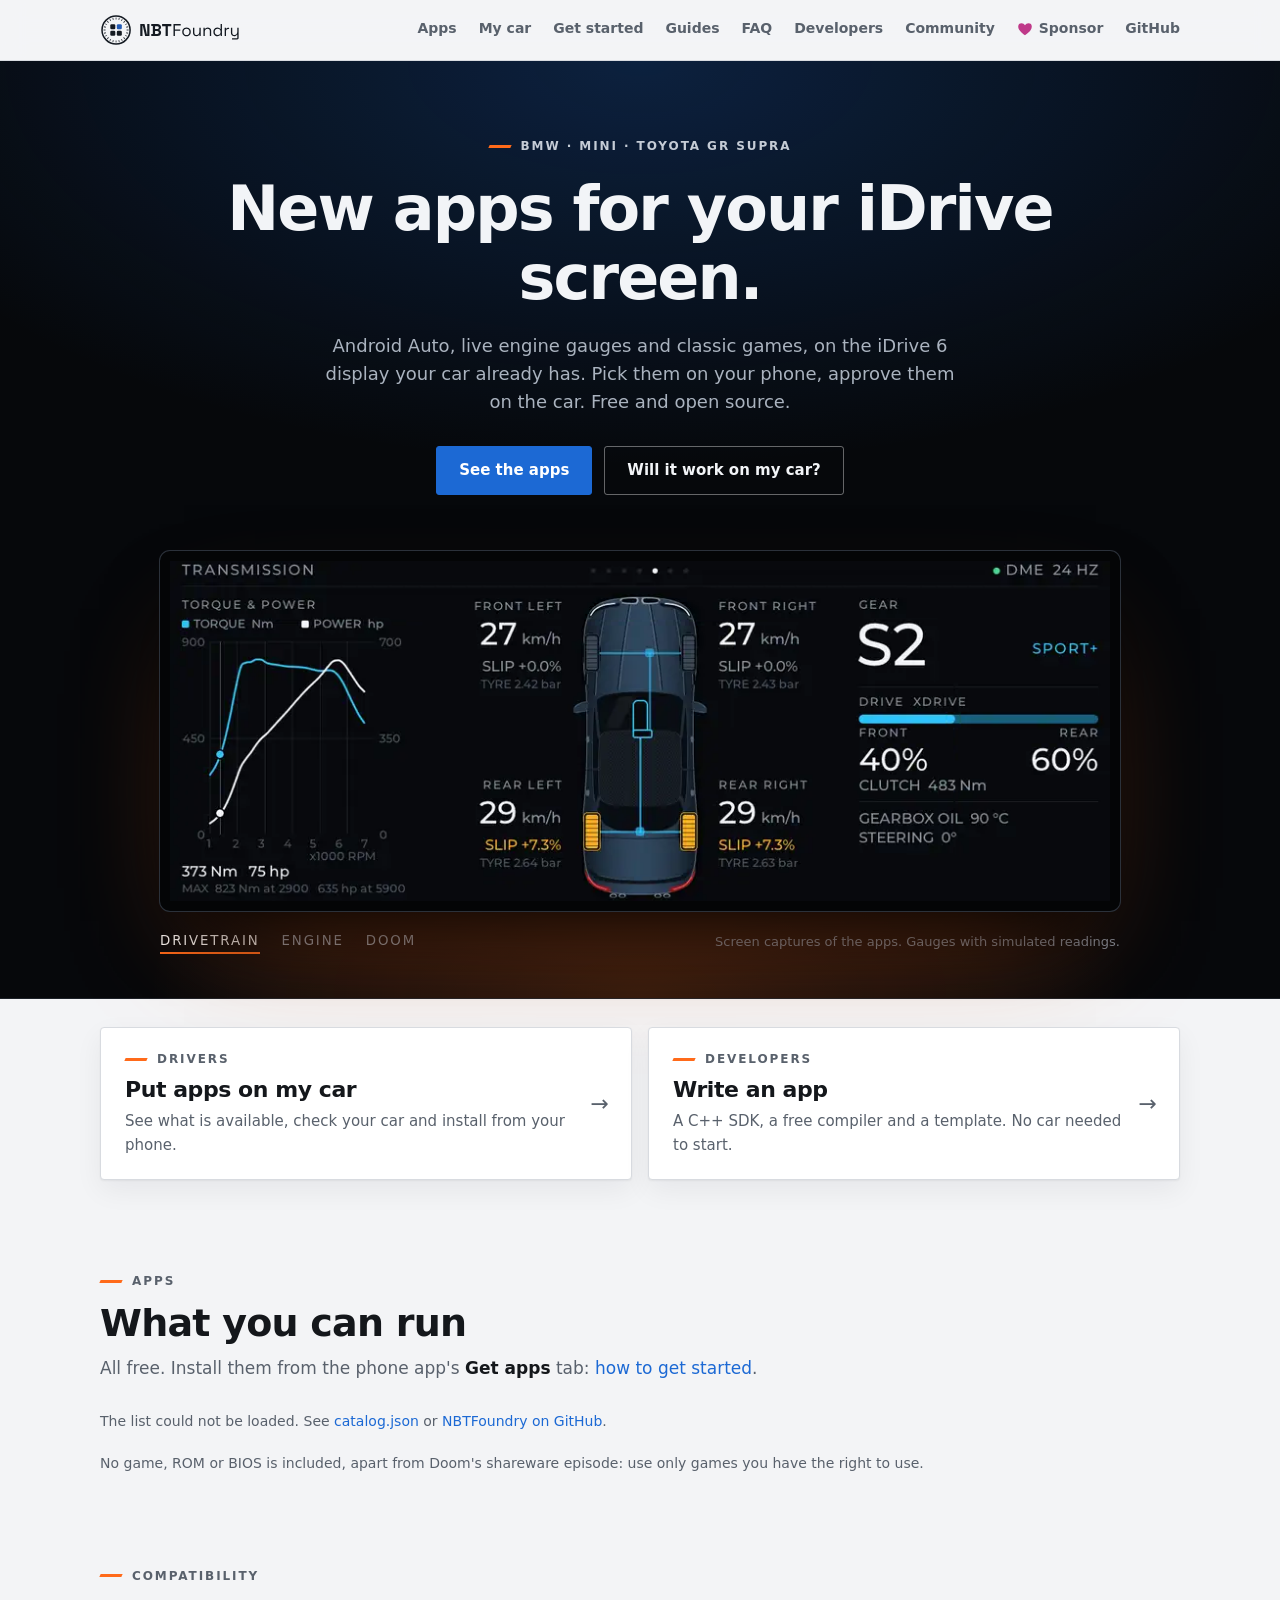
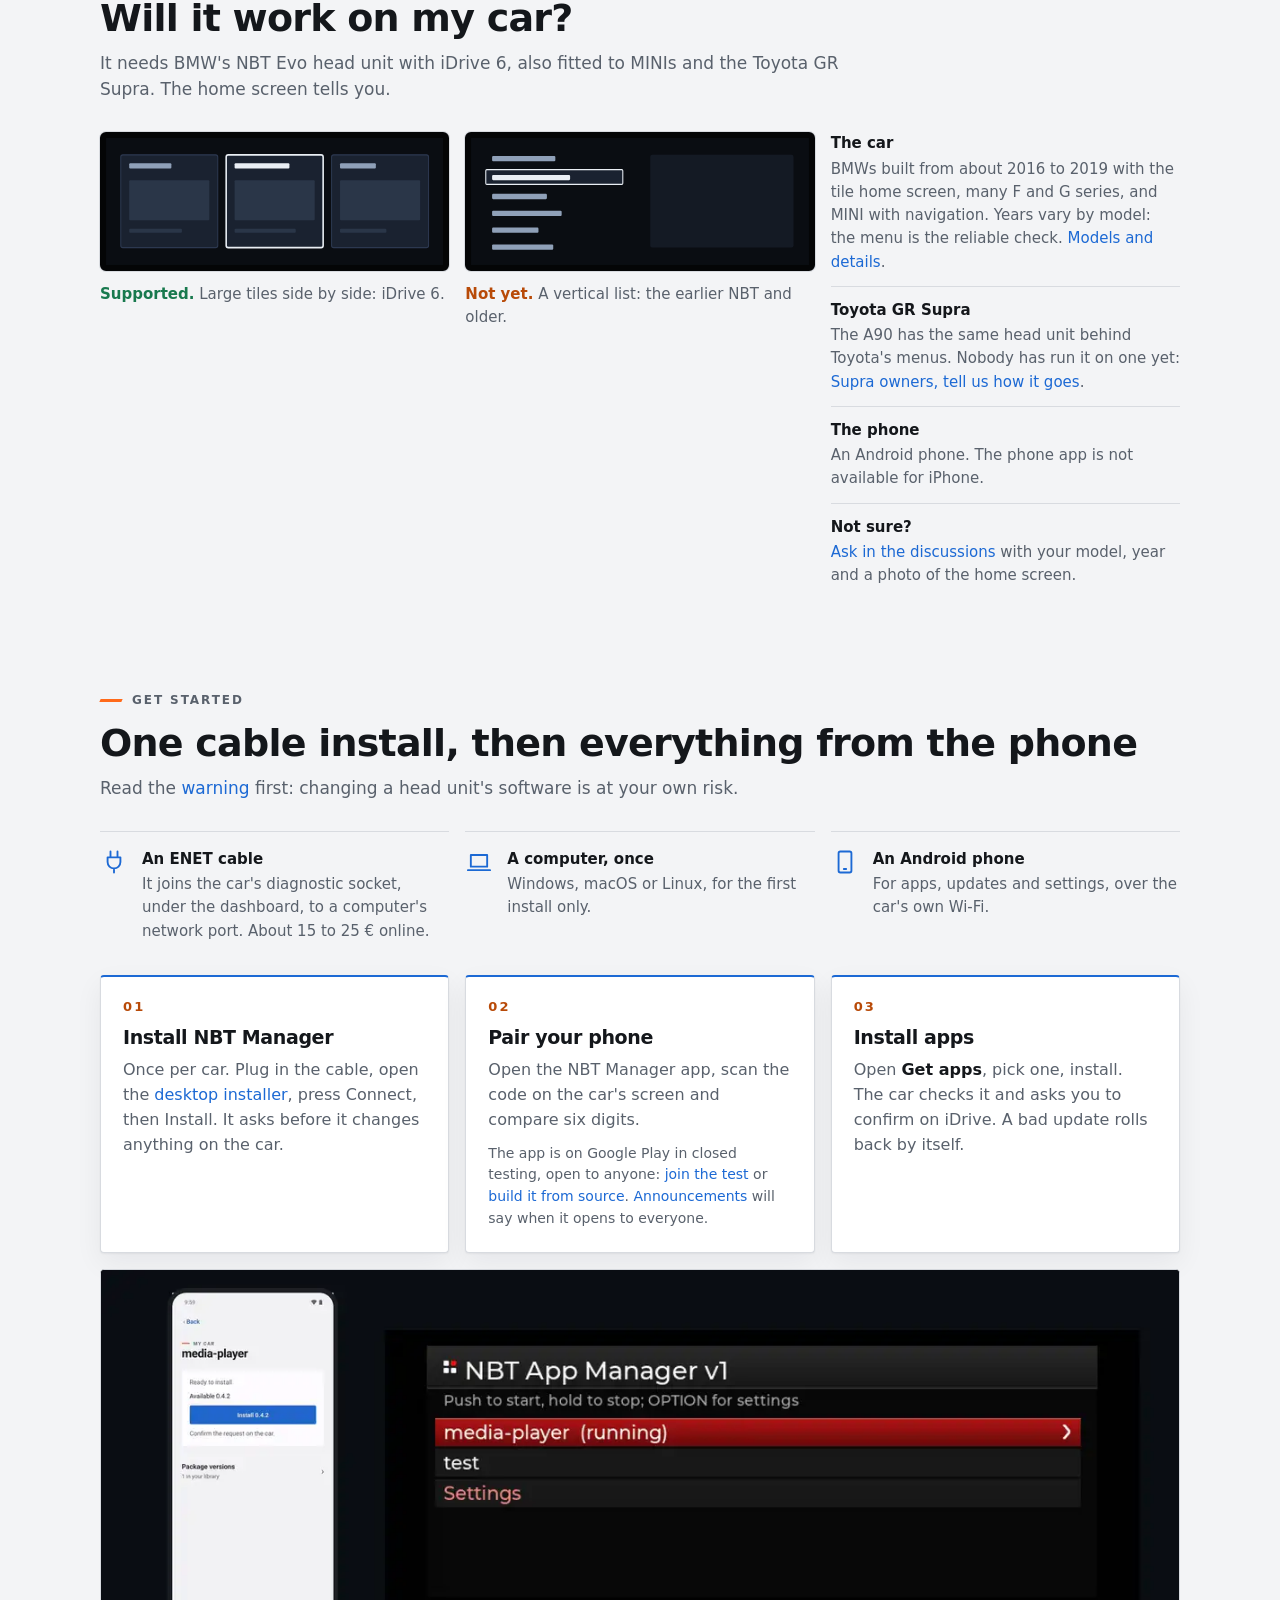
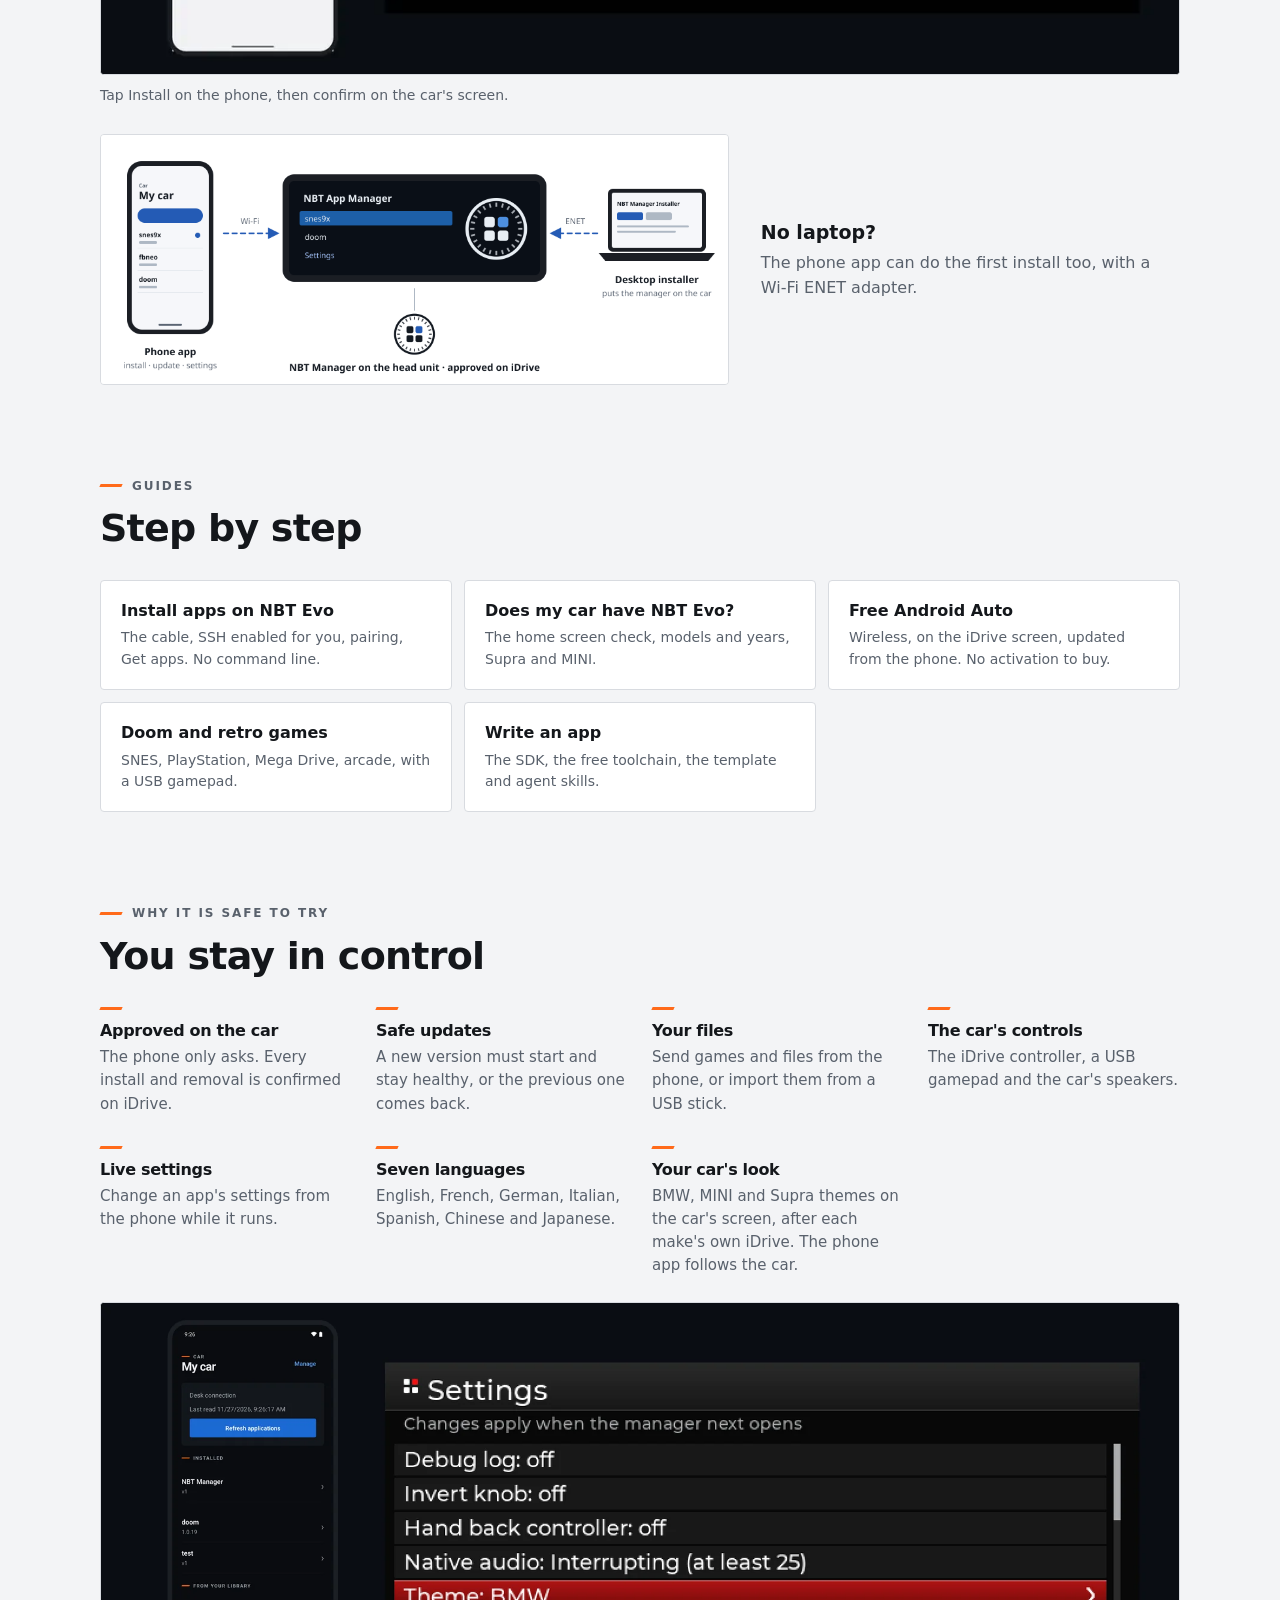
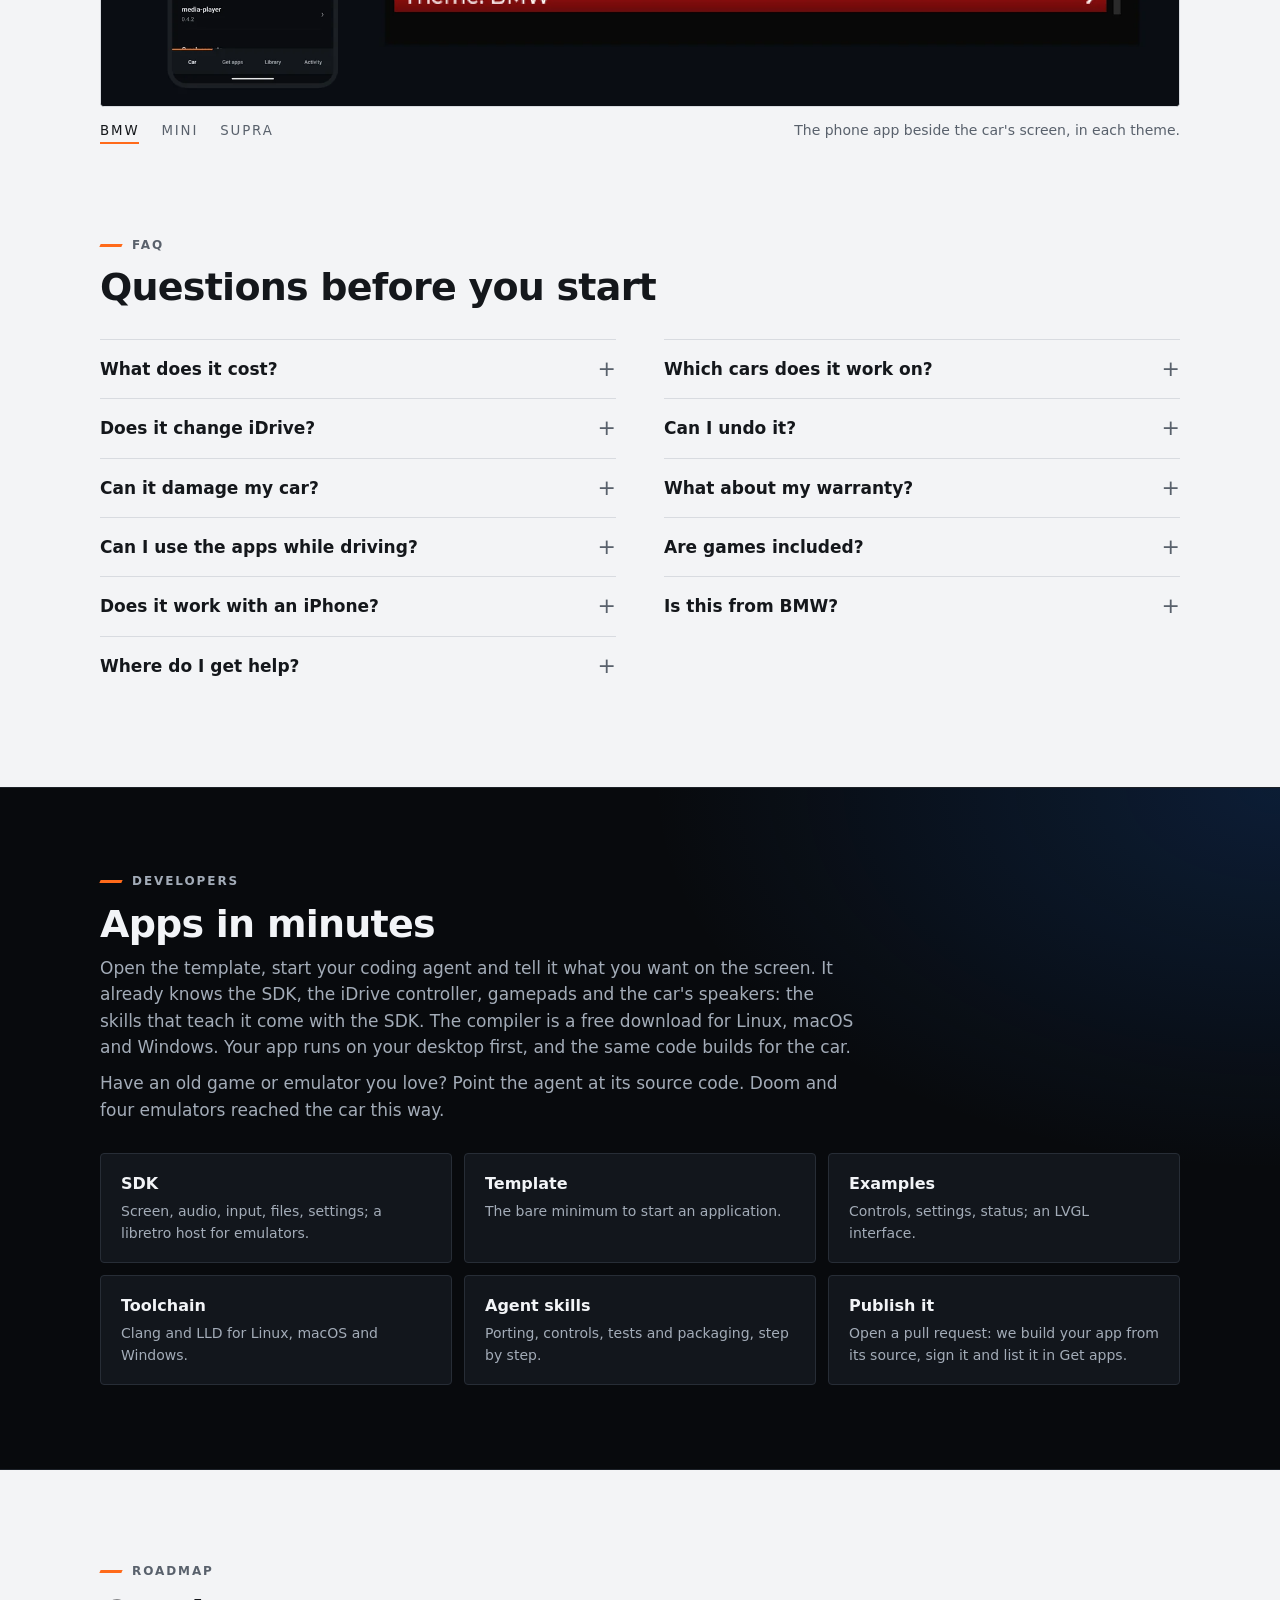
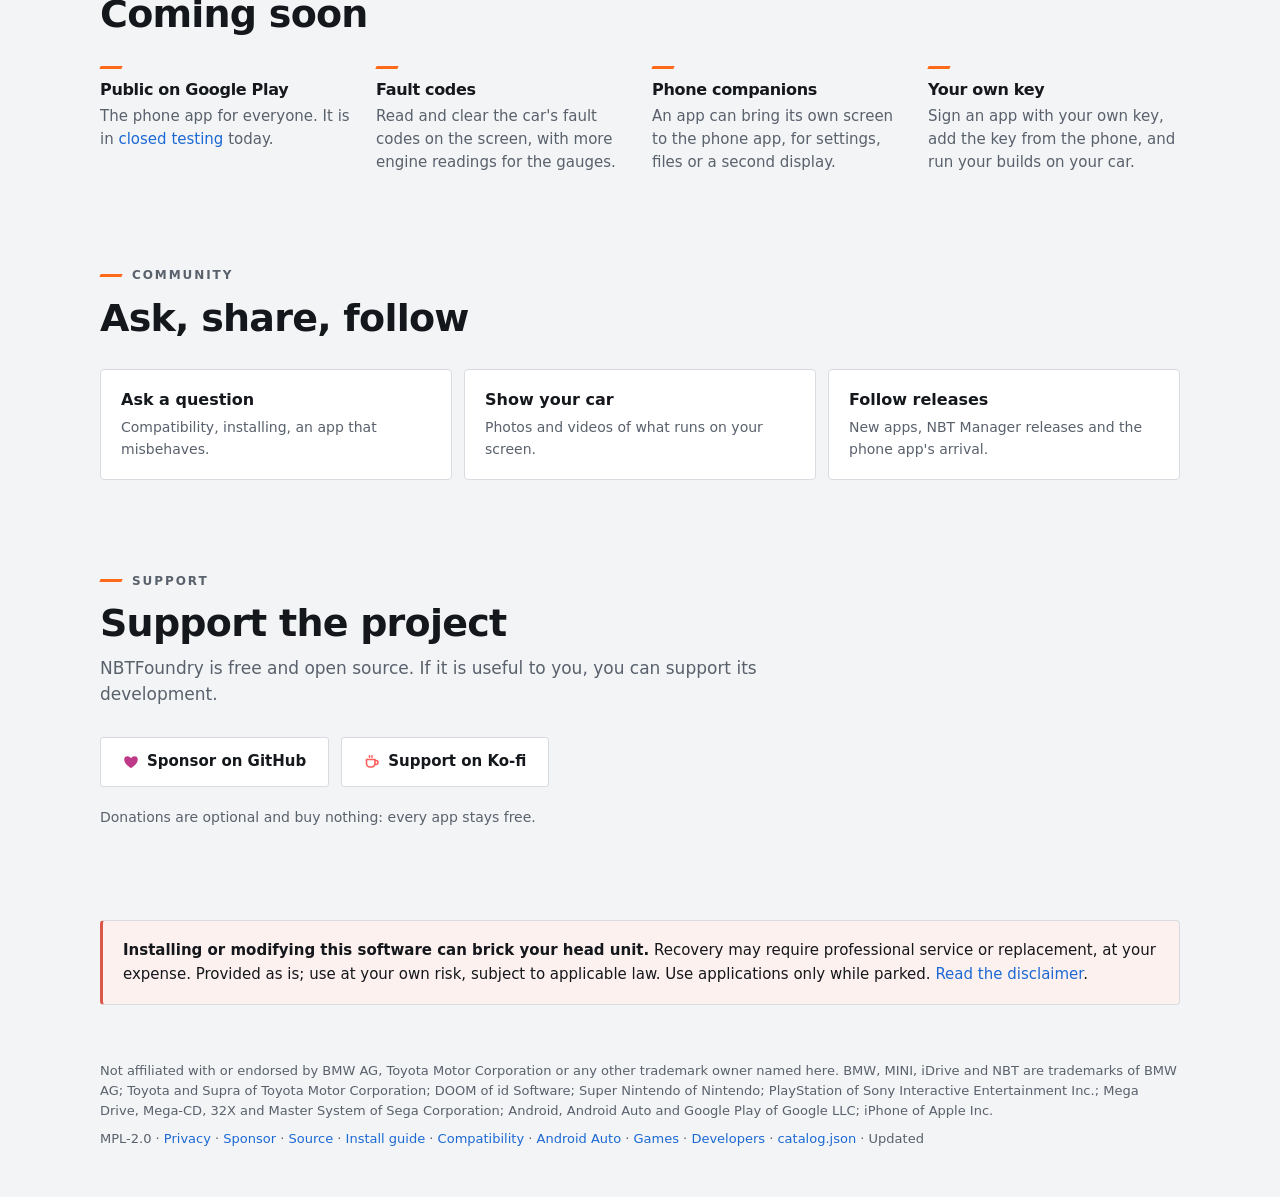
==== commit acbe1b6d: "Landing page: the themes are out, with the features" ====
--- a/site/index.html
+++ b/site/index.html
@@ -257,7 +257,32 @@
       <li><h3>The car's controls</h3><p>The iDrive controller, a USB gamepad and the car's speakers.</p></li>
       <li><h3>Live settings</h3><p>Change an app's settings from the phone while it runs.</p></li>
       <li><h3>Seven languages</h3><p>English, French, German, Italian, Spanish, Chinese and Japanese.</p></li>
+      <li><h3>Your car's look</h3><p>BMW, MINI and Supra themes on the car's screen, after each make's own iDrive. The phone app follows the car.</p></li>
     </ul>
+    <figure class="switch" data-slides="5000">
+      <div class="switch-stage">
+        <picture class="slide is-on" data-slide="bmw">
+          <img src="assets/theme-bmw.webp" width="1800" height="675" loading="lazy"
+               alt="BMW theme: the phone app in blue beside the car's screen, its selected row a red tile">
+        </picture>
+        <picture class="slide" data-slide="mini">
+          <img src="assets/theme-mini.webp" width="1800" height="675" loading="lazy"
+               alt="MINI theme: the phone app and the car's screen in blue, with the round display's rings">
+        </picture>
+        <picture class="slide" data-slide="supra">
+          <img src="assets/theme-supra.webp" width="1800" height="675" loading="lazy"
+               alt="Supra theme: the phone app and the car's screen with an orange-red glow line">
+        </picture>
+      </div>
+      <figcaption>
+        <span class="switch-tabs" role="group" aria-label="Theme">
+          <button type="button" class="is-on" data-show="bmw" aria-pressed="true">BMW</button>
+          <button type="button" data-show="mini" aria-pressed="false">MINI</button>
+          <button type="button" data-show="supra" aria-pressed="false">Supra</button>
+        </span>
+        <span>The phone app beside the car's screen, in each theme.</span>
+      </figcaption>
+    </figure>
   </section>
 
   <section id="faq" class="wrap section">
@@ -333,32 +358,7 @@
       <li><h3>Fault codes</h3><p>Read and clear the car's fault codes on the screen, with more engine readings for the gauges.</p></li>
       <li><h3>Phone companions</h3><p>An app can bring its own screen to the phone app, for settings, files or a second display.</p></li>
       <li><h3>Your own key</h3><p>Sign an app with your own key, add the key from the phone, and run your builds on your car.</p></li>
-      <li><h3>Your car's look</h3><p>BMW, MINI and Supra themes on the car's screen, after each make's own iDrive. The phone app follows the car.</p></li>
     </ul>
-    <figure class="switch" data-slides="5000">
-      <div class="switch-stage">
-        <picture class="slide is-on" data-slide="bmw">
-          <img src="assets/theme-bmw.webp" width="1800" height="675" loading="lazy"
-               alt="BMW theme: the phone app in blue beside the car's screen, its selected row a red tile">
-        </picture>
-        <picture class="slide" data-slide="mini">
-          <img src="assets/theme-mini.webp" width="1800" height="675" loading="lazy"
-               alt="MINI theme: the phone app and the car's screen in blue, with the round display's rings">
-        </picture>
-        <picture class="slide" data-slide="supra">
-          <img src="assets/theme-supra.webp" width="1800" height="675" loading="lazy"
-               alt="Supra theme: the phone app and the car's screen with an orange-red glow line">
-        </picture>
-      </div>
-      <figcaption>
-        <span class="switch-tabs" role="group" aria-label="Theme">
-          <button type="button" class="is-on" data-show="bmw" aria-pressed="true">BMW</button>
-          <button type="button" data-show="mini" aria-pressed="false">MINI</button>
-          <button type="button" data-show="supra" aria-pressed="false">Supra</button>
-        </span>
-        <span>The phone app beside the car's screen, in each theme.</span>
-      </figcaption>
-    </figure>
   </section>
 
   <section id="community" class="wrap section">
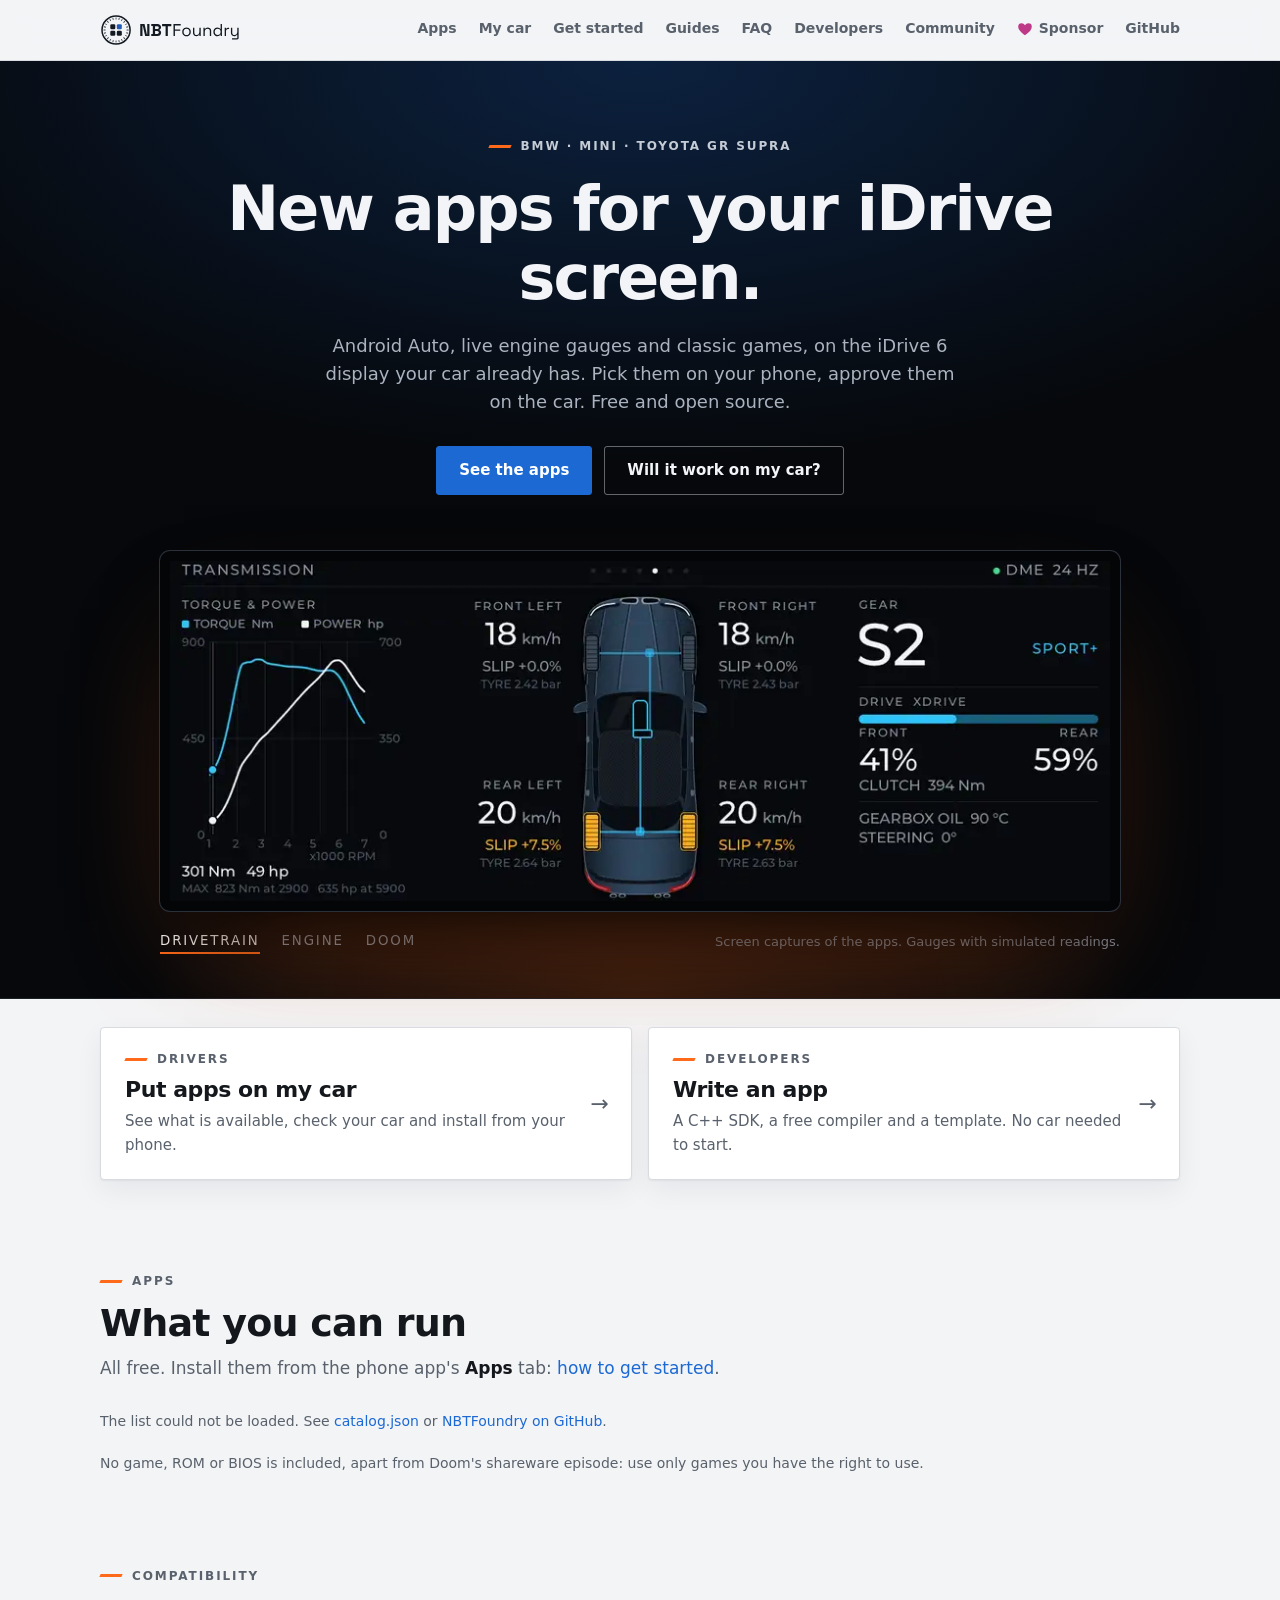
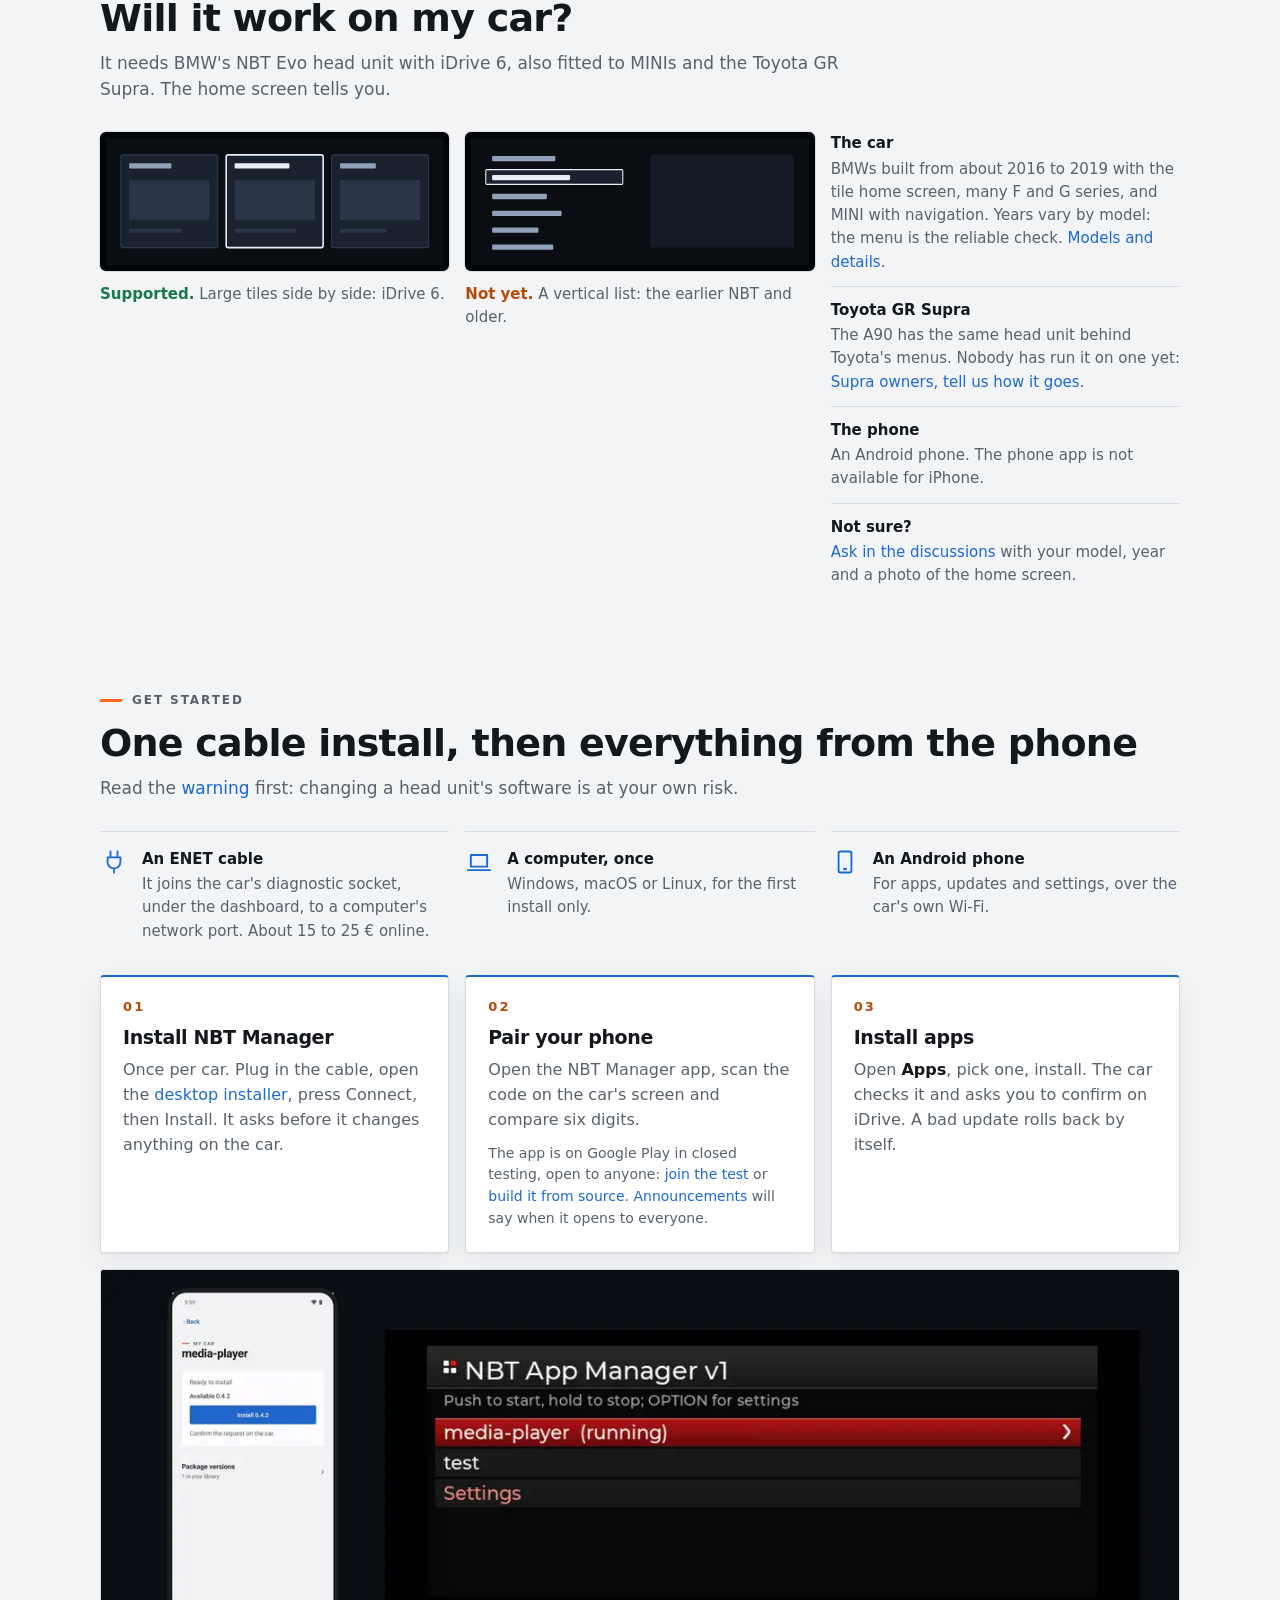
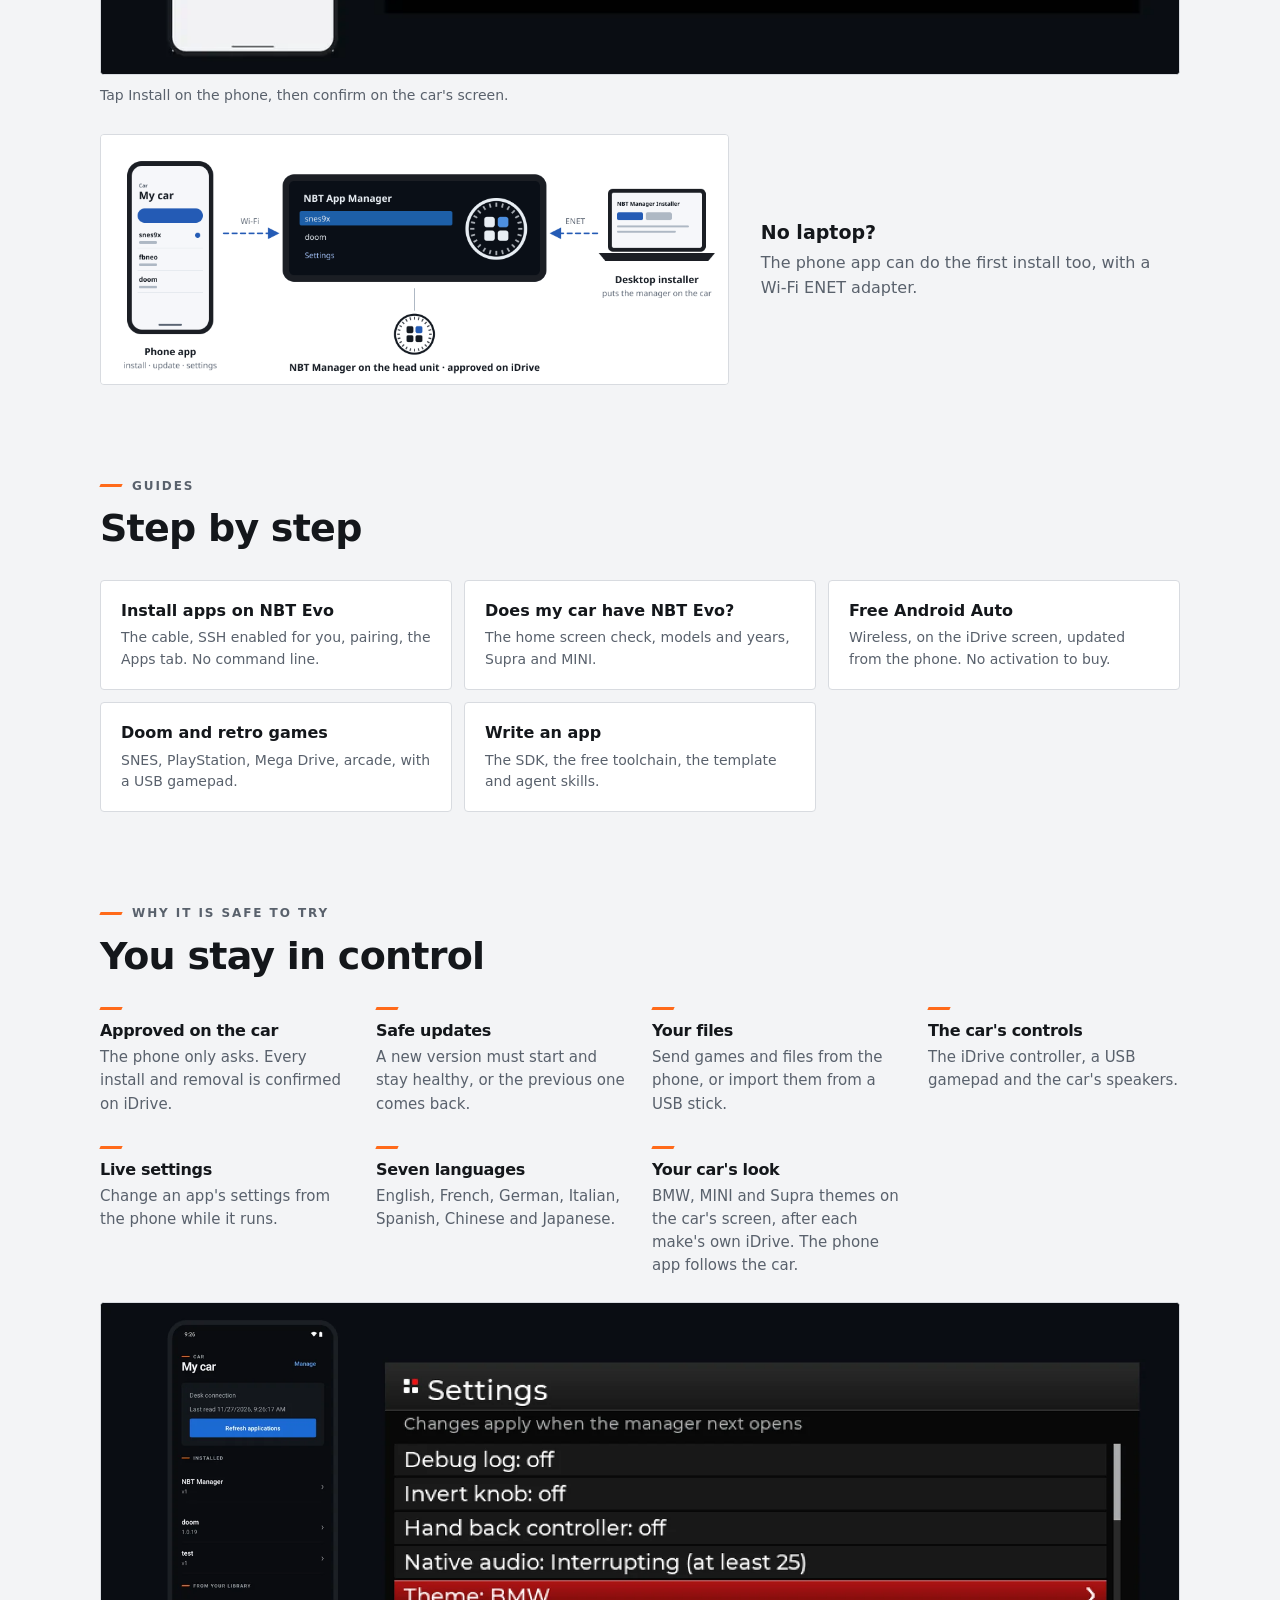
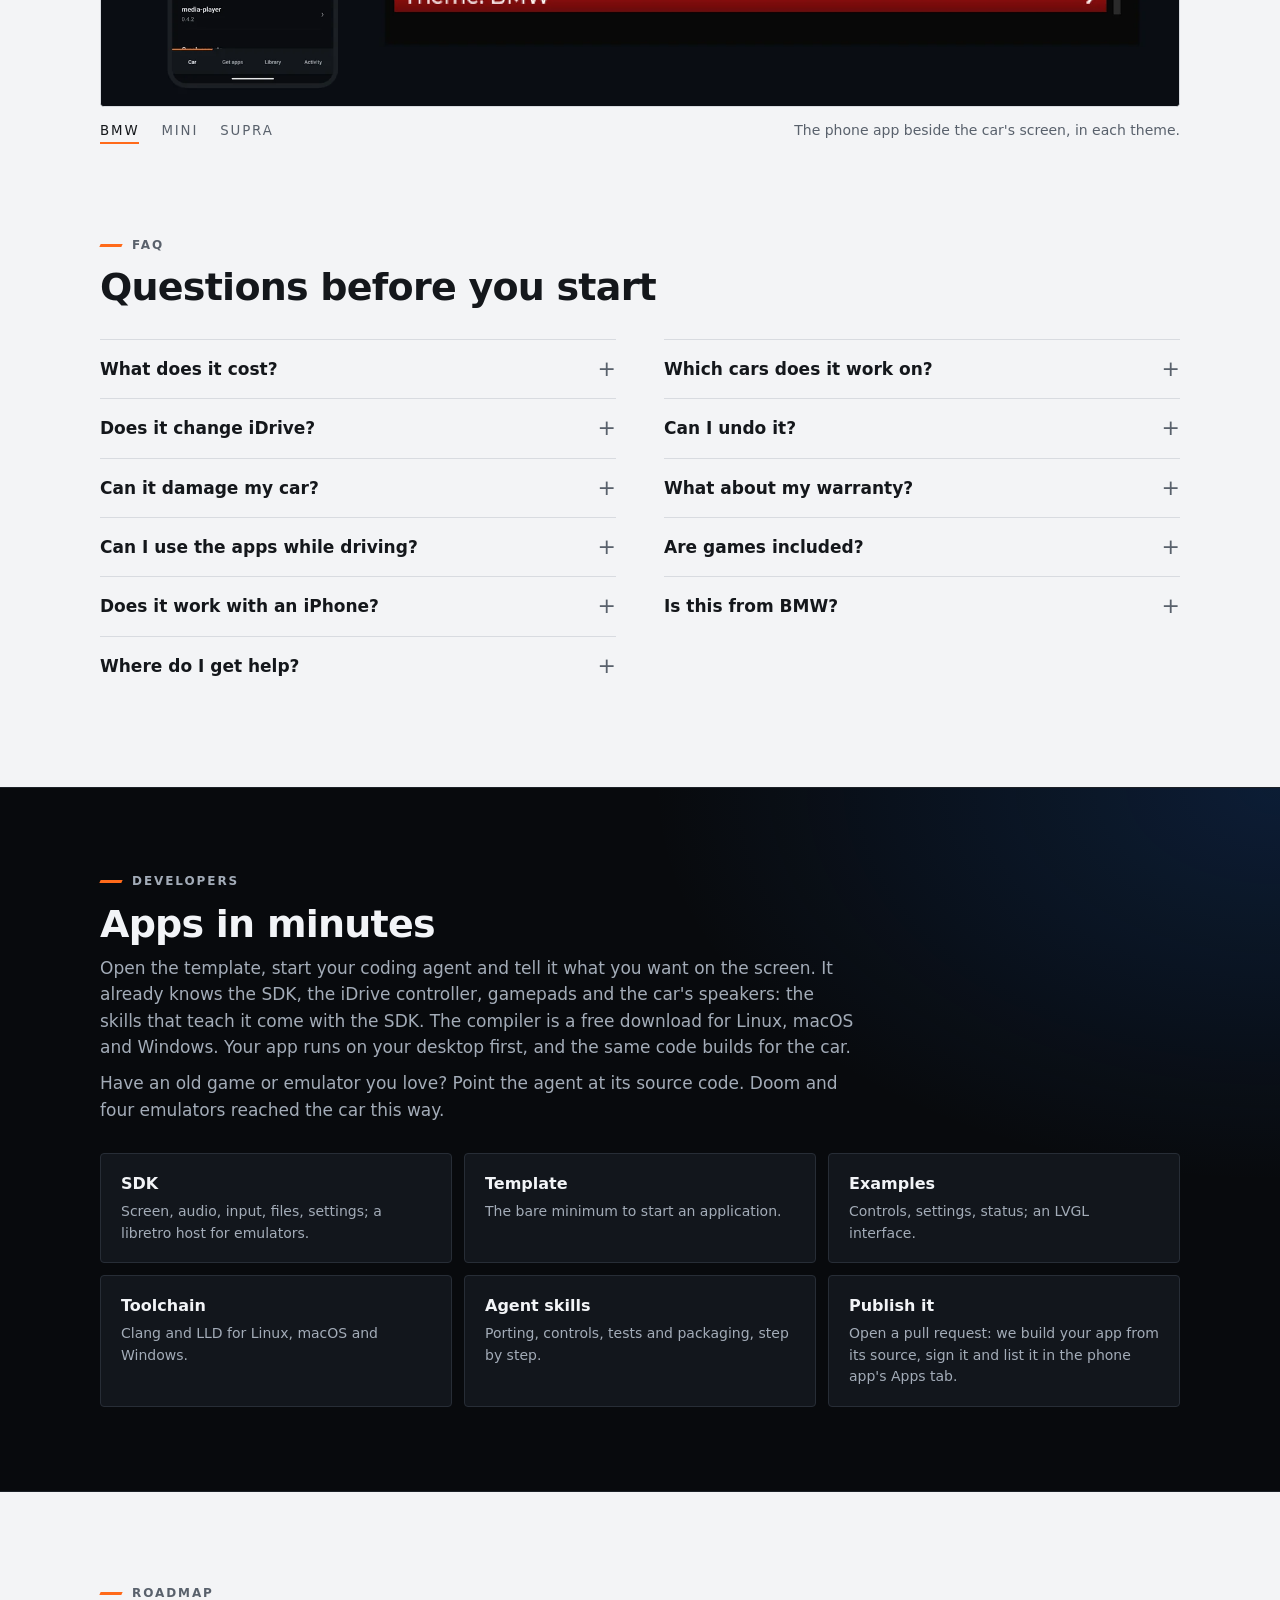
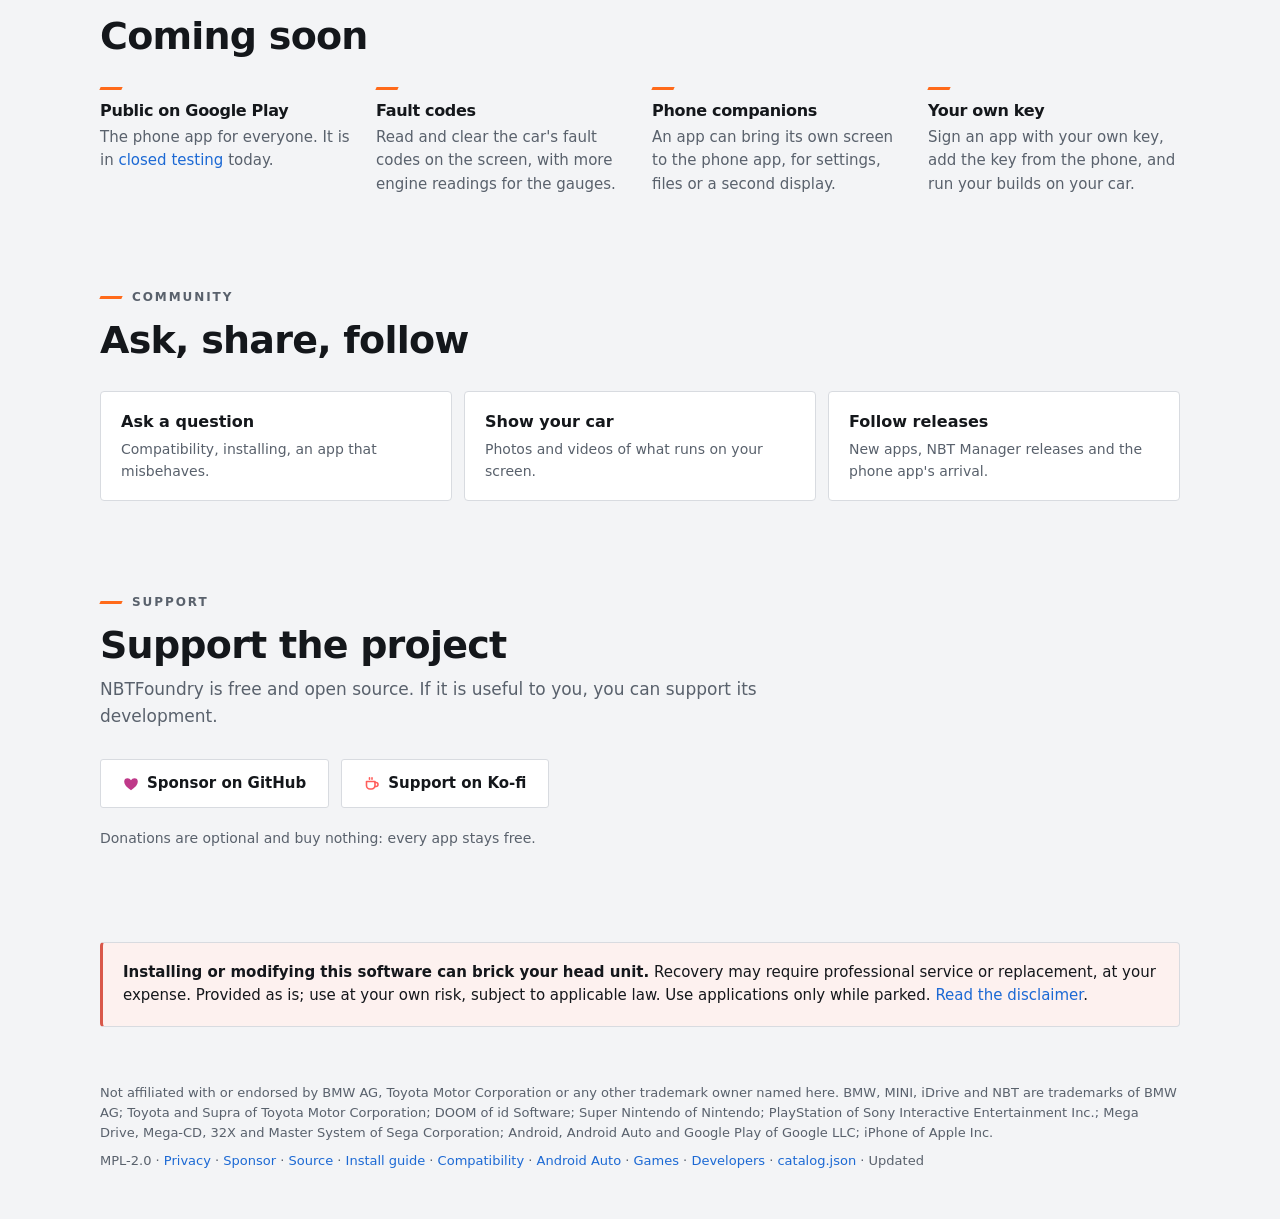
==== commit ea1508ef: "The phone app's tab is Apps (phone app 0.2.0), not Get apps" ====
--- a/site/index.html
+++ b/site/index.html
@@ -115,7 +115,7 @@
     <div class="section-head">
       <p class="eyebrow">Apps</p>
       <h2>What you can run</h2>
-      <p>All free. Install them from the phone app's <b>Get apps</b> tab: <a href="#start">how to get started</a>.</p>
+      <p>All free. Install them from the phone app's <b>Apps</b> tab: <a href="#start">how to get started</a>.</p>
     </div>
     <div class="featured" id="app-featured" aria-label="Featured applications"></div>
     <h3 class="sub-head" id="app-more-head" hidden>More apps</h3>
@@ -206,7 +206,7 @@
       </li>
       <li>
         <h3>Install apps</h3>
-        <p>Open <b>Get apps</b>, pick one, install. The car checks it and asks you to confirm on iDrive.
+        <p>Open <b>Apps</b>, pick one, install. The car checks it and asks you to confirm on iDrive.
           A bad update rolls back by itself.</p>
       </li>
     </ol>
@@ -237,7 +237,7 @@
       <h2>Step by step</h2>
     </div>
     <div class="links">
-      <a href="install.html"><b>Install apps on NBT Evo</b><span>The cable, SSH enabled for you, pairing, Get apps. No command line.</span></a>
+      <a href="install.html"><b>Install apps on NBT Evo</b><span>The cable, SSH enabled for you, pairing, the Apps tab. No command line.</span></a>
       <a href="compatibility.html"><b>Does my car have NBT Evo?</b><span>The home screen check, models and years, Supra and MINI.</span></a>
       <a href="android-auto.html"><b>Free Android Auto</b><span>Wireless, on the iDrive screen, updated from the phone. No activation to buy.</span></a>
       <a href="games.html"><b>Doom and retro games</b><span>SNES, PlayStation, Mega Drive, arcade, with a USB gamepad.</span></a>
@@ -343,7 +343,7 @@
         <a href="https://github.com/NBTFoundry/examples"><b>Examples</b><span>Controls, settings, status; an LVGL interface.</span></a>
         <a href="https://github.com/NBTFoundry/toolchains"><b>Toolchain</b><span>Clang and LLD for Linux, macOS and Windows.</span></a>
         <a href="https://github.com/NBTFoundry/sdk/blob/main/docs/porting.md"><b>Agent skills</b><span>Porting, controls, tests and packaging, step by step.</span></a>
-        <a href="https://github.com/NBTFoundry/community-apps"><b>Publish it</b><span>Open a pull request: we build your app from its source, sign it and list it in Get apps.</span></a>
+        <a href="https://github.com/NBTFoundry/community-apps"><b>Publish it</b><span>Open a pull request: we build your app from its source, sign it and list it in the phone app's Apps tab.</span></a>
       </div>
     </div>
   </section>
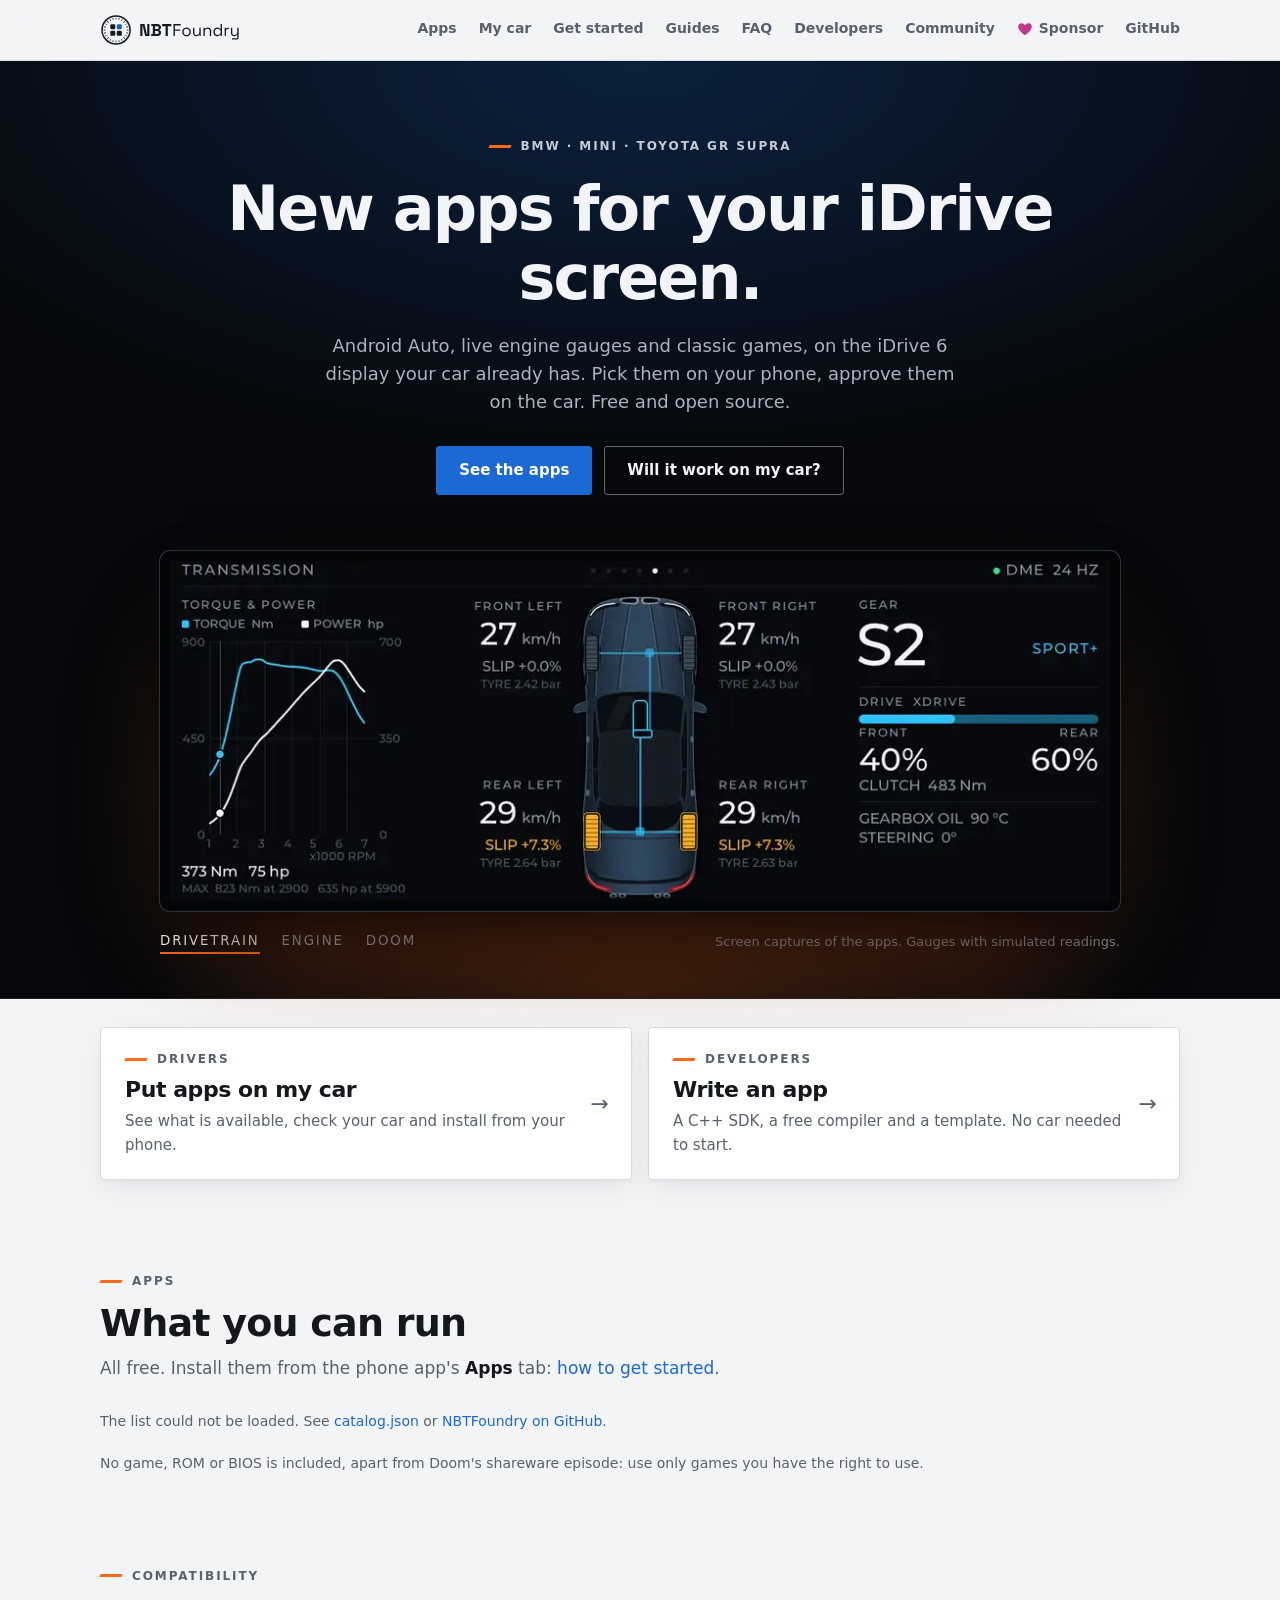
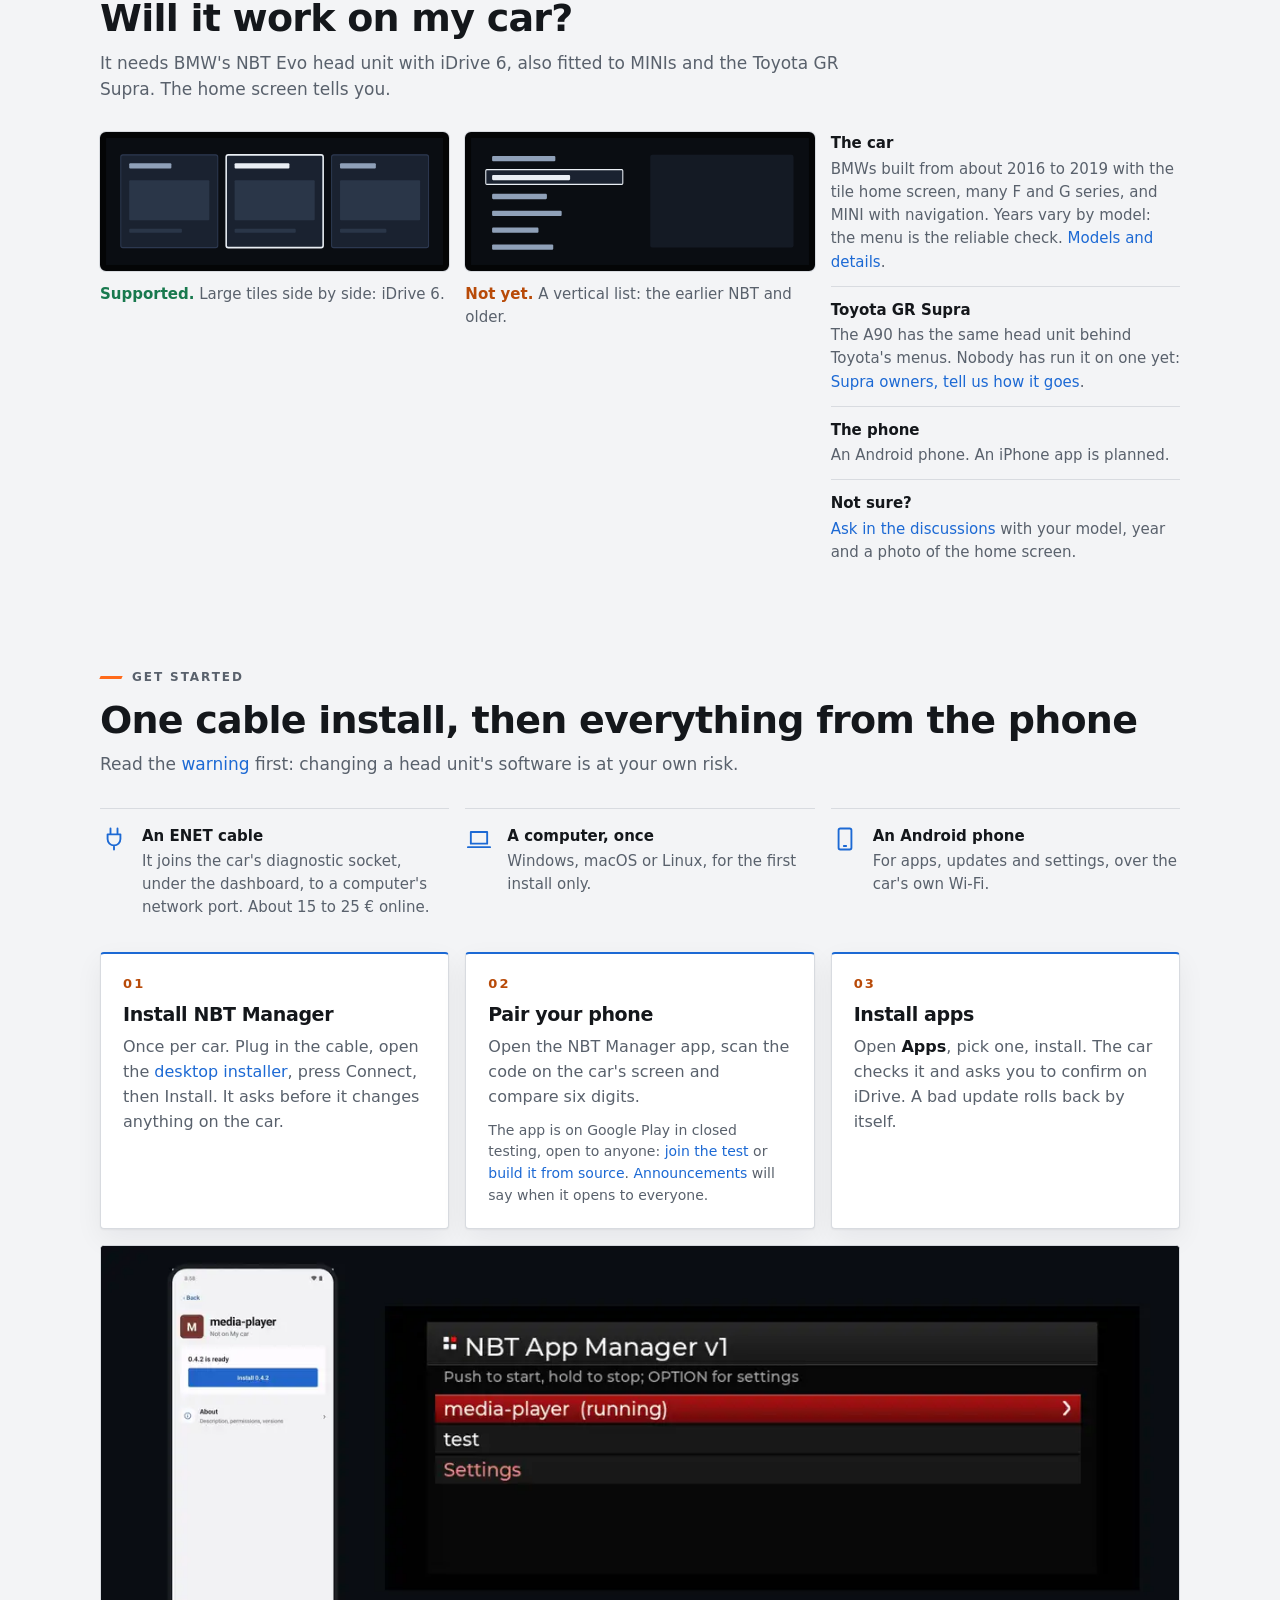
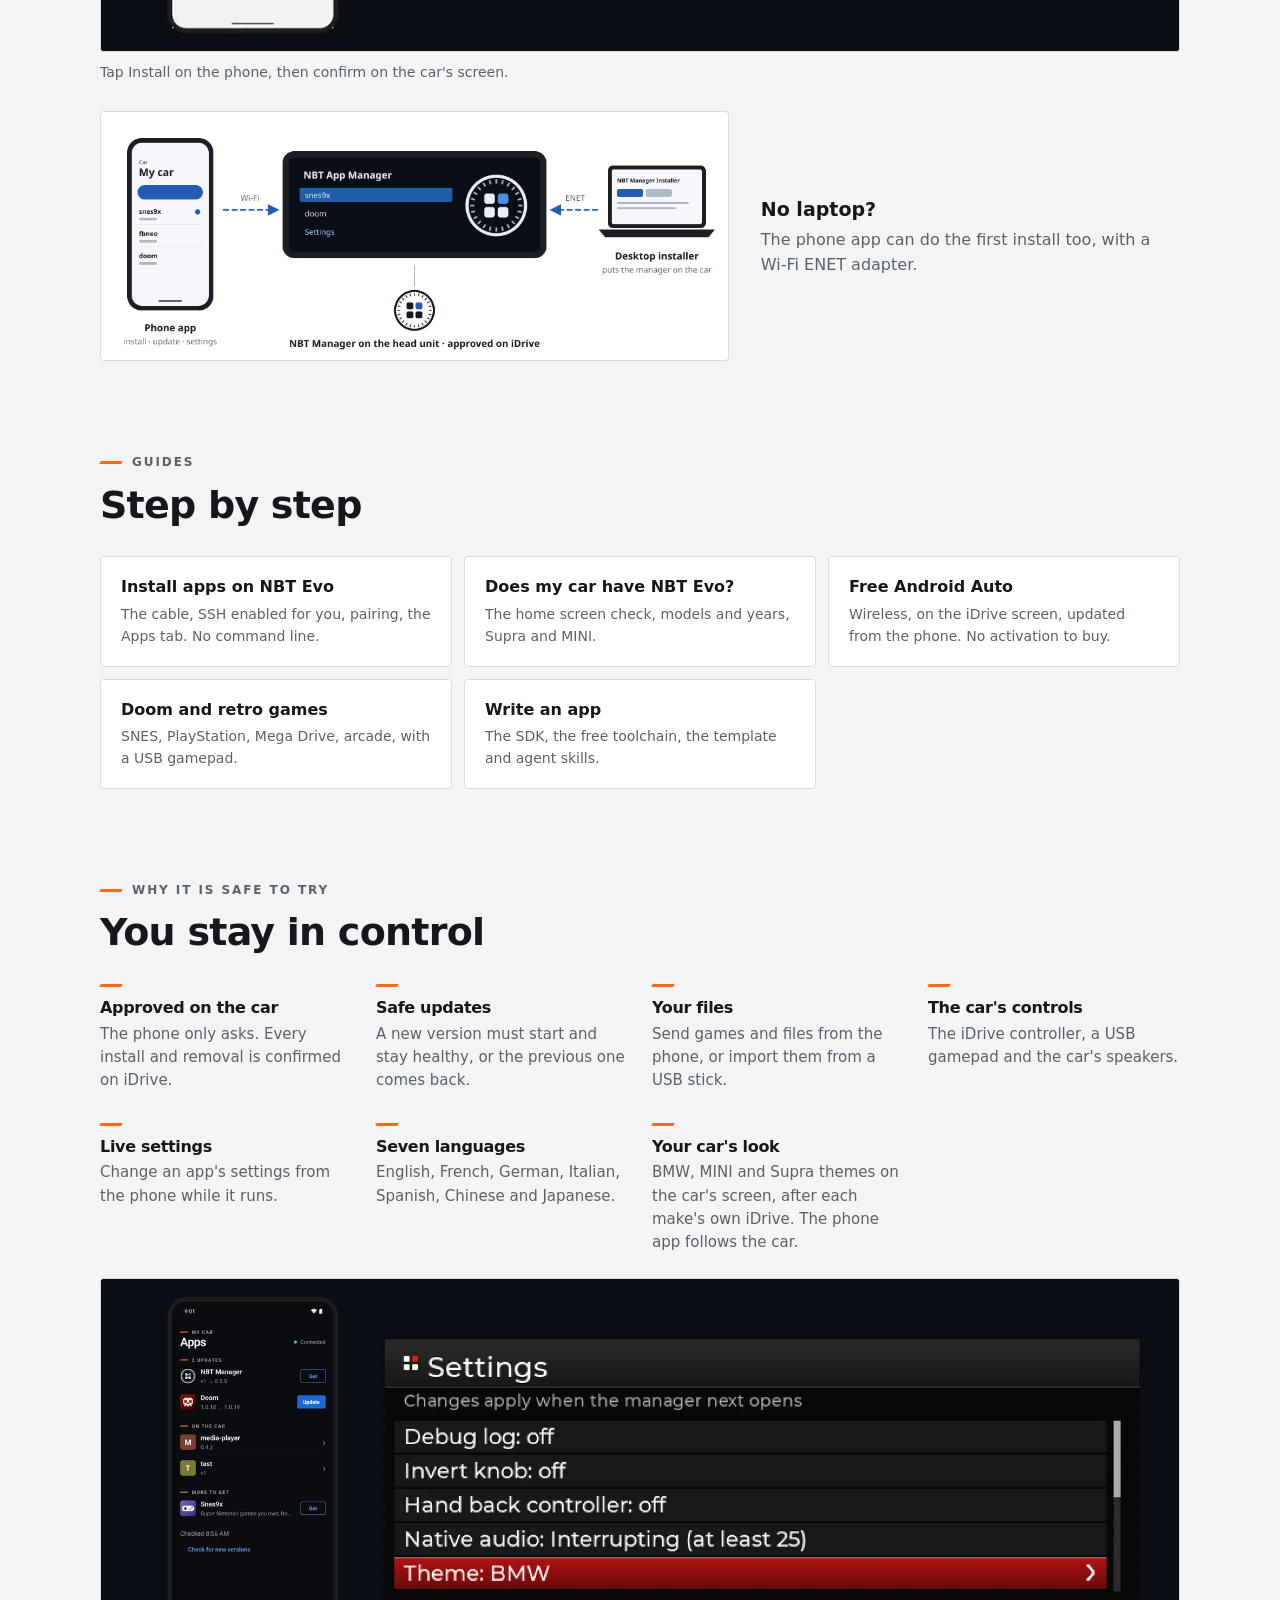
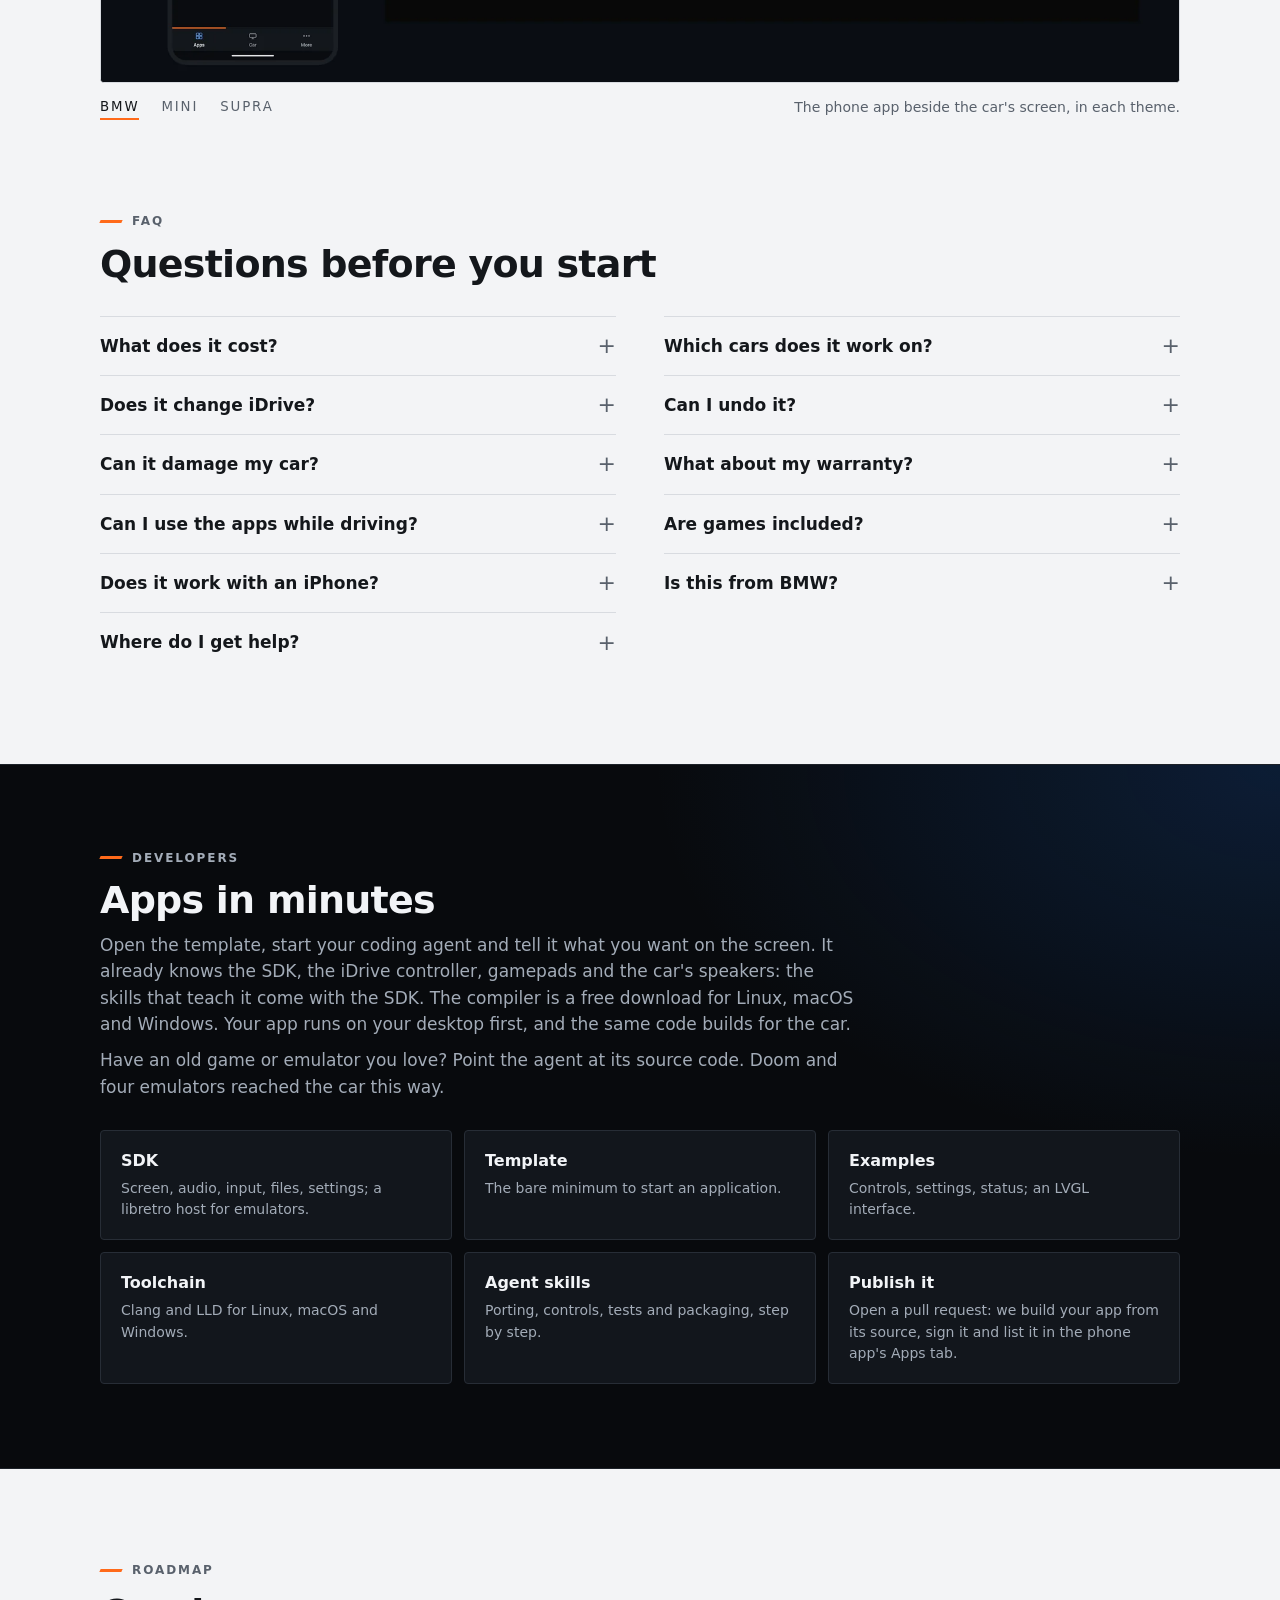
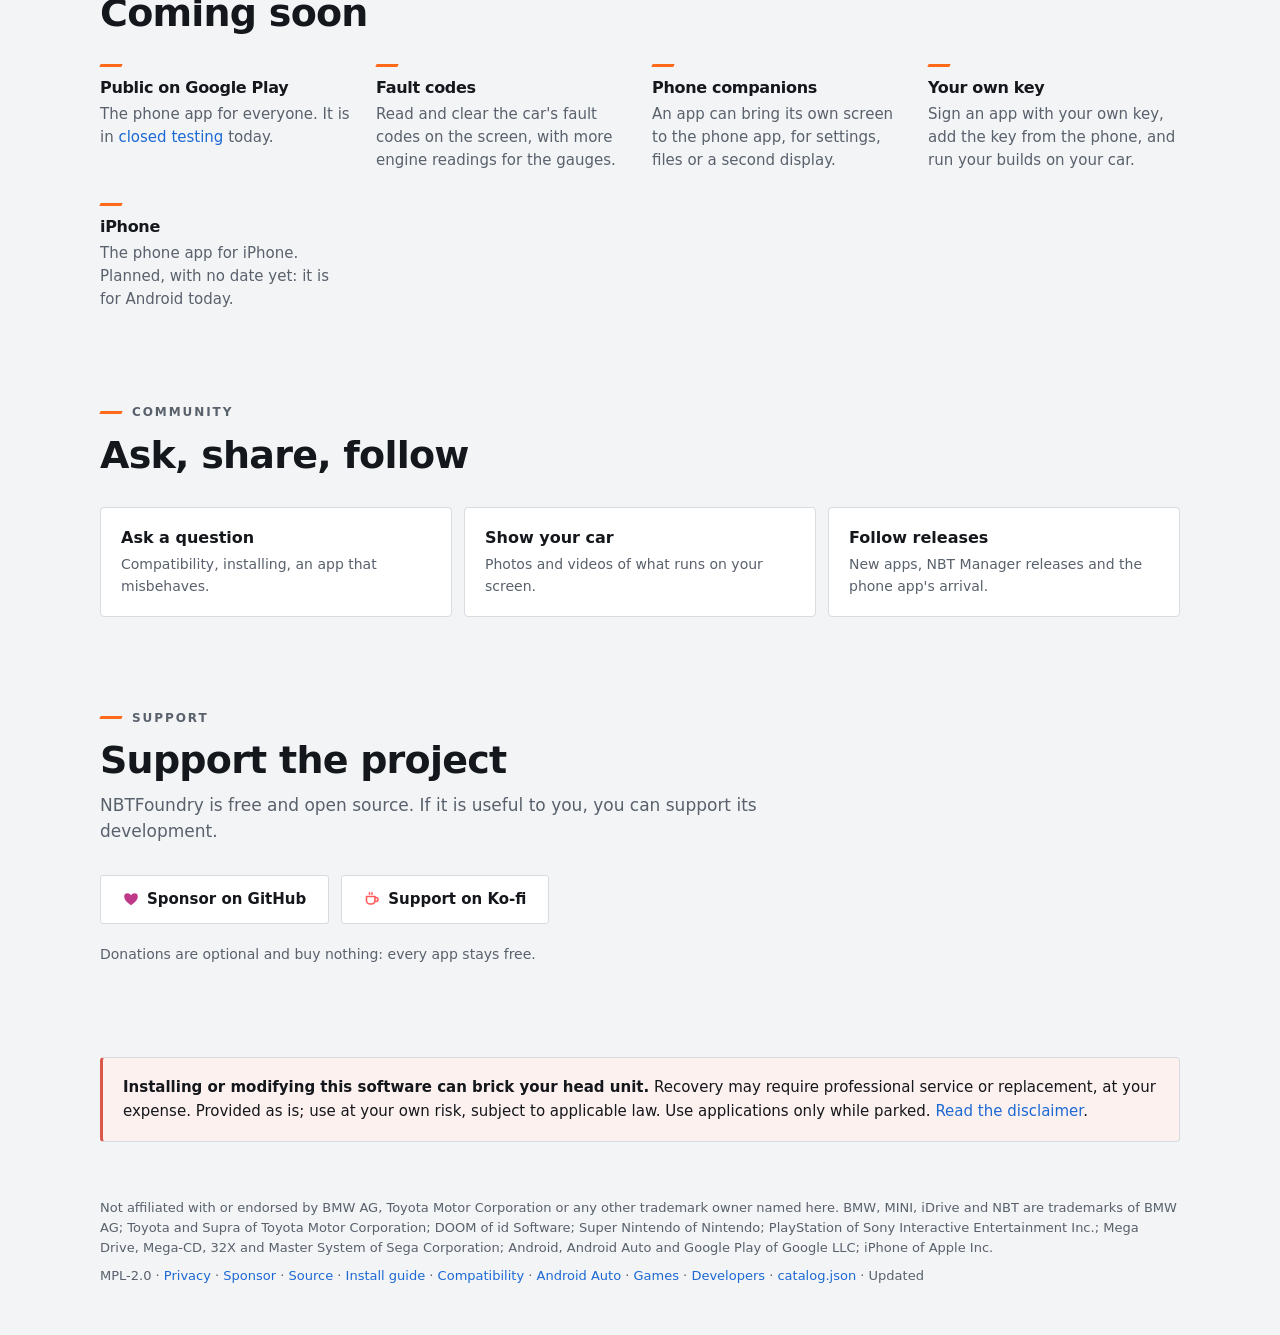
==== commit f99611a7: "An iPhone app is planned: the FAQ, what you need, and the roadmap say so" ====
--- a/site/index.html
+++ b/site/index.html
@@ -29,7 +29,7 @@
 {"@type":"Question","name":"Which cars does it work on?","acceptedAnswer":{"@type":"Answer","text":"Cars with BMW's NBT Evo head unit and iDrive 6, whose home screen shows large tiles side by side: many BMW F and G series from about 2016 to 2019, MINI with navigation and the Toyota GR Supra."}},
 {"@type":"Question","name":"Does it change iDrive?","acceptedAnswer":{"@type":"Answer","text":"It adds one entry, App Manager, to the iDrive menu. Your apps start from there; it replaces nothing BMW put on the screen."}},
 {"@type":"Question","name":"Can I undo it?","acceptedAnswer":{"@type":"Answer","text":"Yes. Each app is removed from the phone, and the desktop installer removes NBT Manager itself."}},
-{"@type":"Question","name":"Does it work with an iPhone?","acceptedAnswer":{"@type":"Answer","text":"No. The phone app is for Android only."}}
+{"@type":"Question","name":"Does it work with an iPhone?","acceptedAnswer":{"@type":"Answer","text":"Not yet. The phone app is for Android today; an iPhone app is planned."}}
 ]}]}
 </script>
 </head>
@@ -159,7 +159,7 @@
           <a href="compatibility.html">Models and details</a>.</span></li>
         <li><b>Toyota GR Supra</b><span>The A90 has the same head unit behind Toyota's menus. Nobody has run it
           on one yet: <a href="https://github.com/orgs/NBTFoundry/discussions/1">Supra owners, tell us how it goes</a>.</span></li>
-        <li><b>The phone</b><span>An Android phone. The phone app is not available for iPhone.</span></li>
+        <li><b>The phone</b><span>An Android phone. An iPhone app is planned.</span></li>
         <li><b>Not sure?</b><span><a href="https://github.com/orgs/NBTFoundry/discussions/categories/q-a">Ask in
           the discussions</a> with your model, year and a photo of the home screen.</span></li>
       </ul>
@@ -316,7 +316,7 @@
         <p>Only Doom's shareware episode. For the emulators you bring games you have the right to use, from the
           phone or a USB stick.</p></details>
       <details><summary>Does it work with an iPhone?</summary>
-        <p>No. The phone app is for Android only.</p></details>
+        <p>Not yet. The phone app is for Android today; an iPhone app is planned.</p></details>
       <details><summary>Is this from BMW?</summary>
         <p>No. NBTFoundry is an independent open-source project, not affiliated with or endorsed by BMW or Toyota.</p></details>
       <details><summary>Where do I get help?</summary>
@@ -358,6 +358,7 @@
       <li><h3>Fault codes</h3><p>Read and clear the car's fault codes on the screen, with more engine readings for the gauges.</p></li>
       <li><h3>Phone companions</h3><p>An app can bring its own screen to the phone app, for settings, files or a second display.</p></li>
       <li><h3>Your own key</h3><p>Sign an app with your own key, add the key from the phone, and run your builds on your car.</p></li>
+      <li><h3>iPhone</h3><p>The phone app for iPhone. Planned, with no date yet: it is for Android today.</p></li>
     </ul>
   </section>
 
